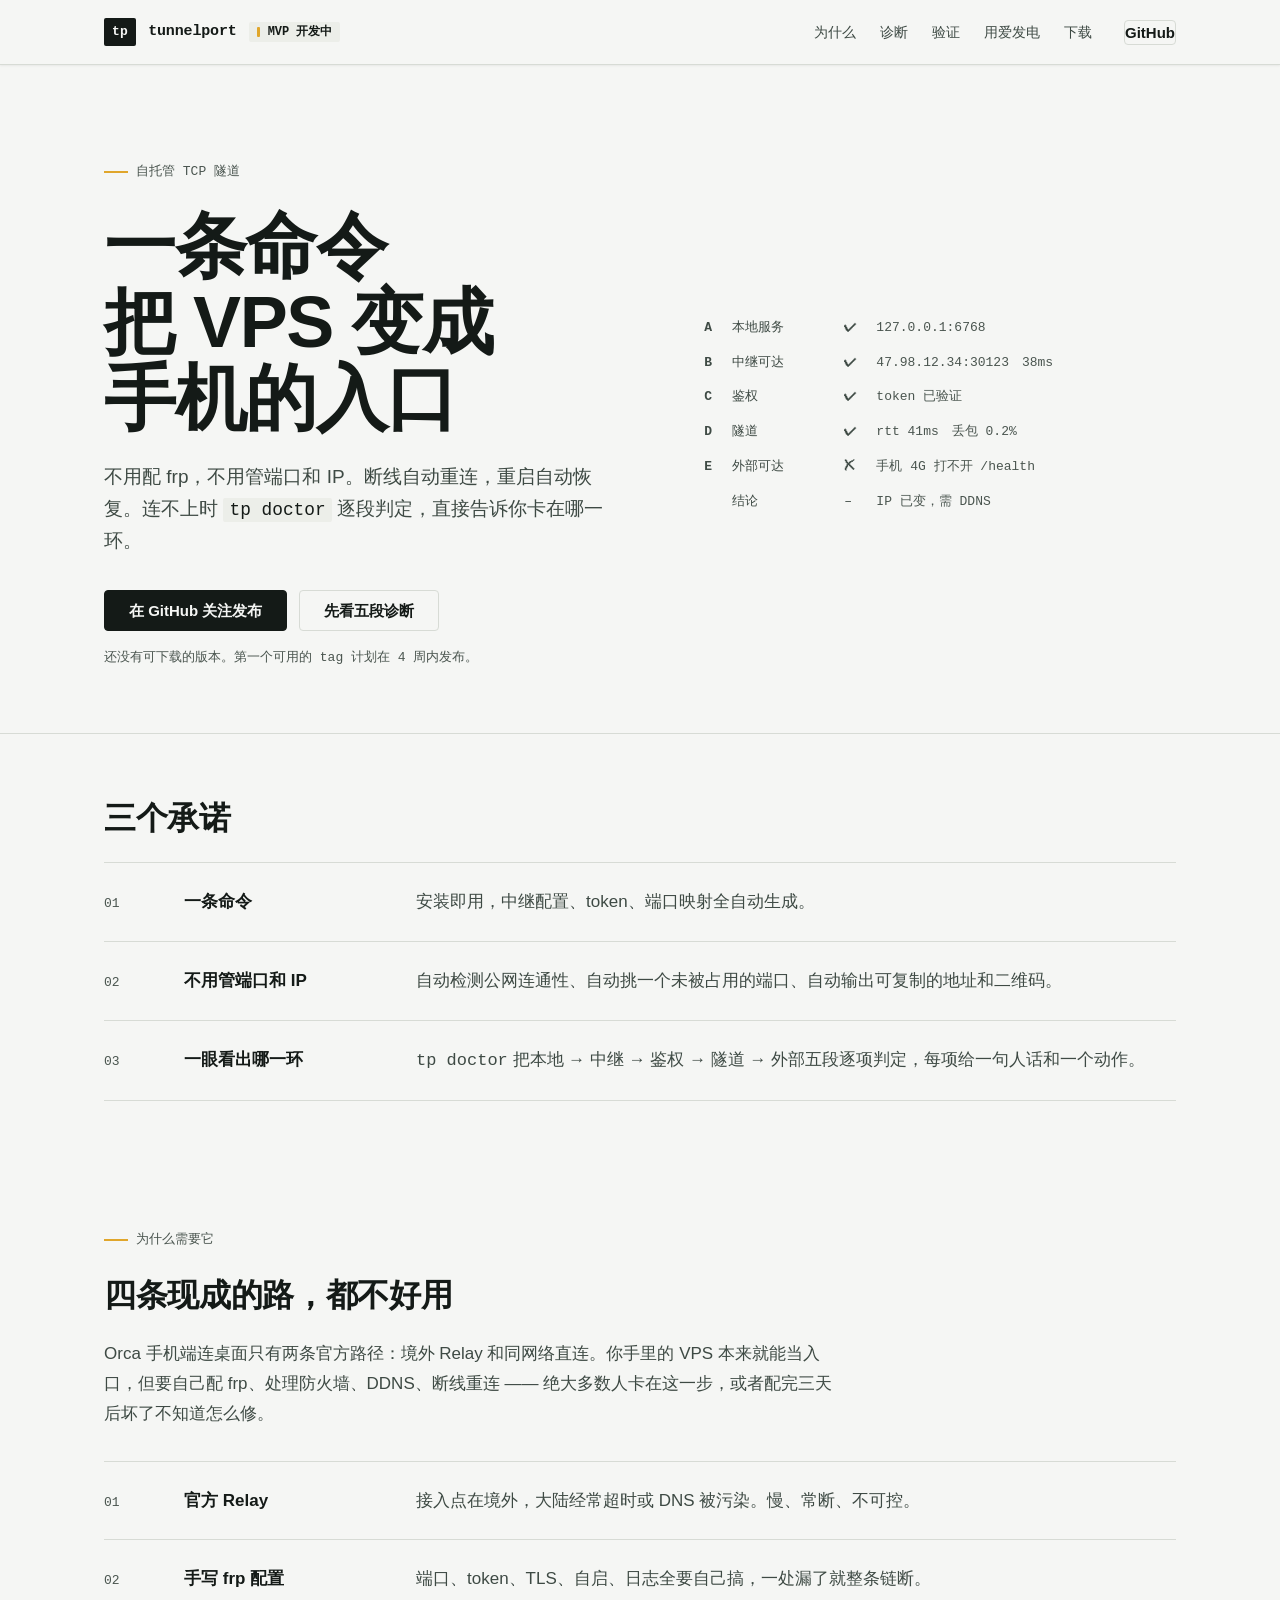
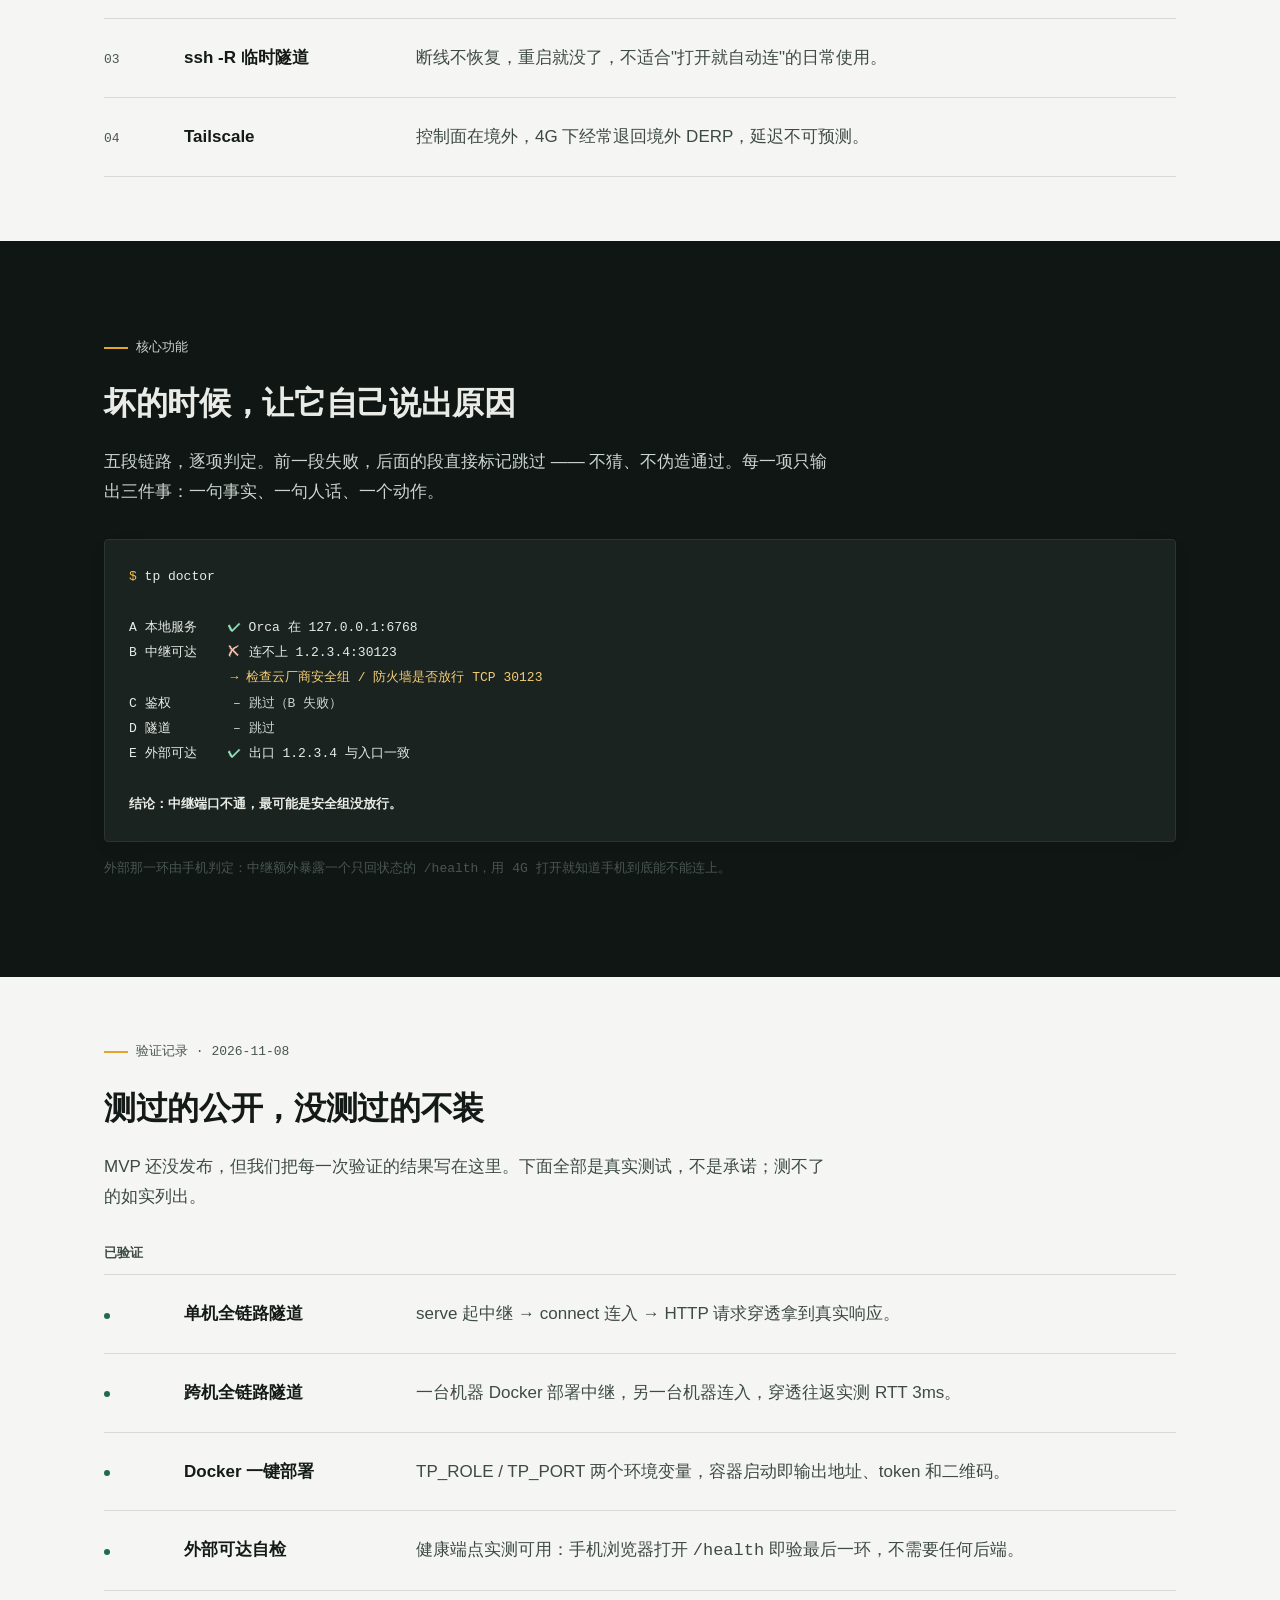
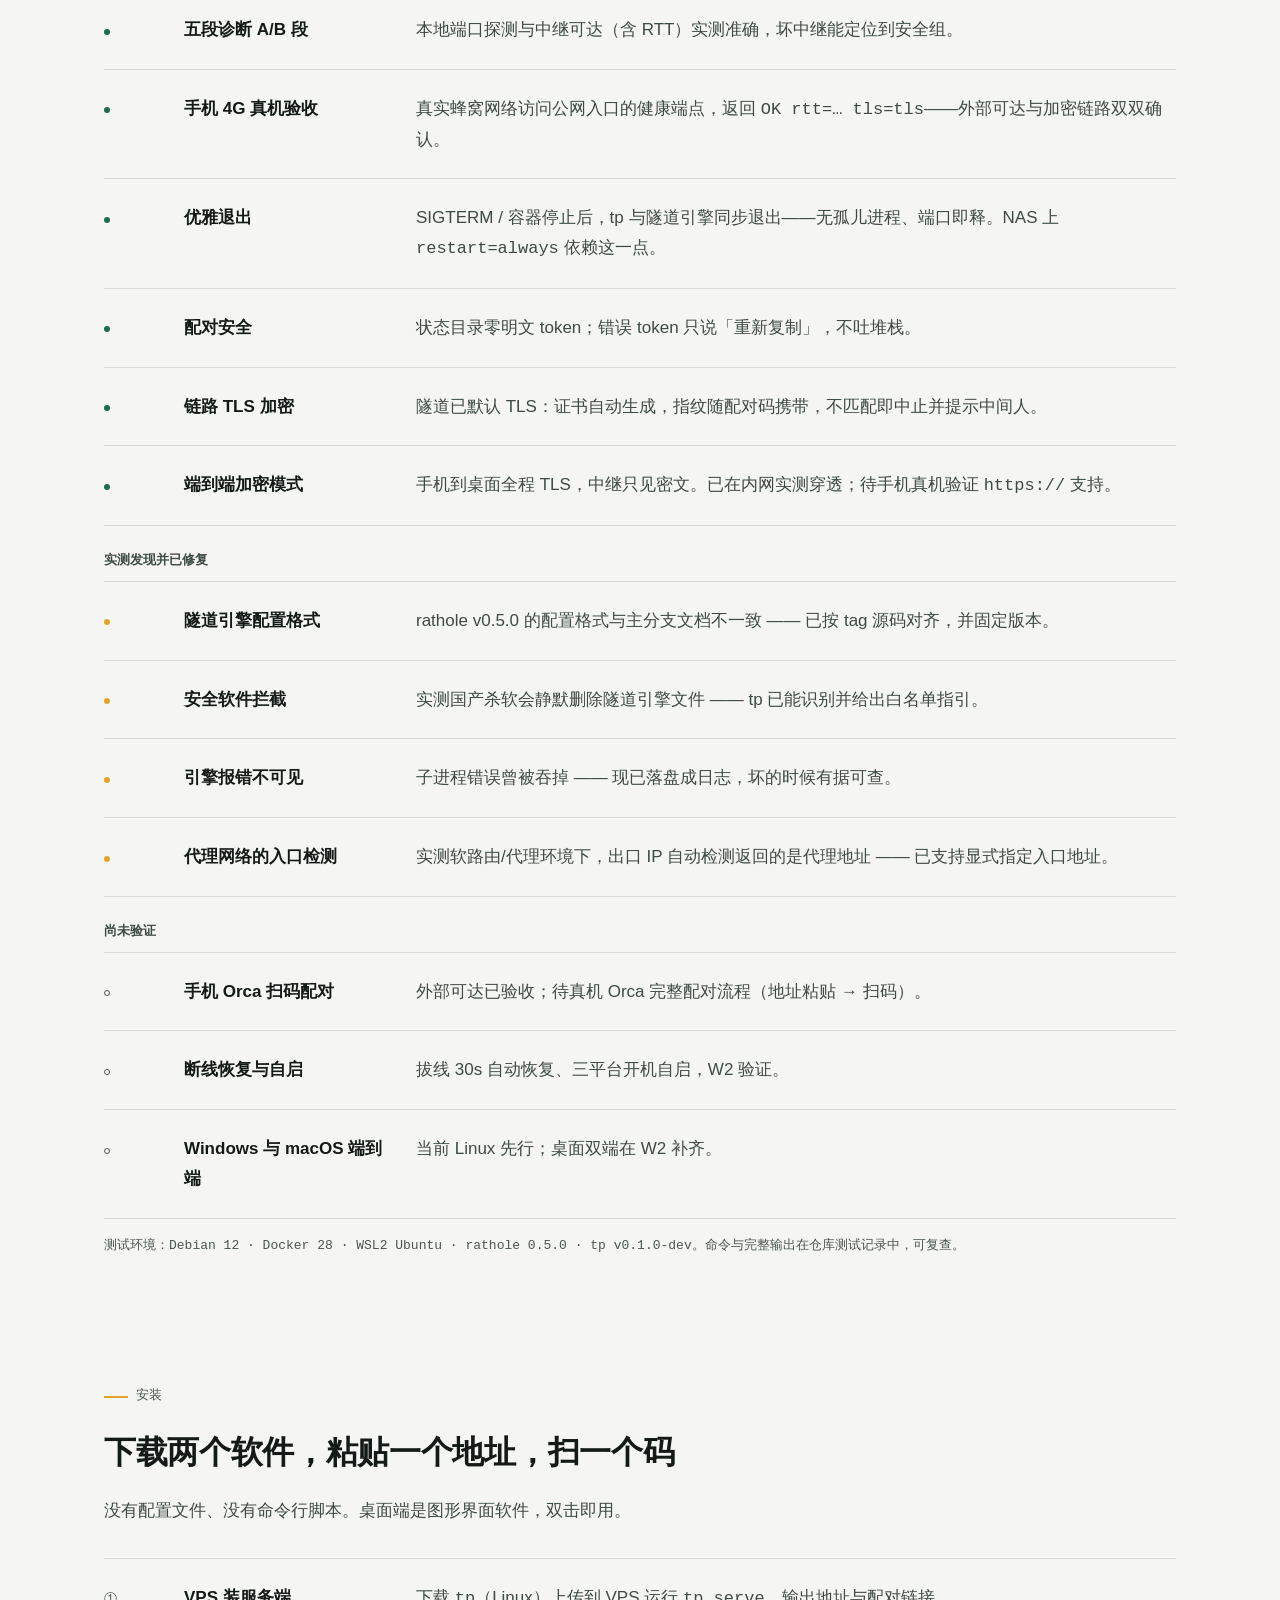
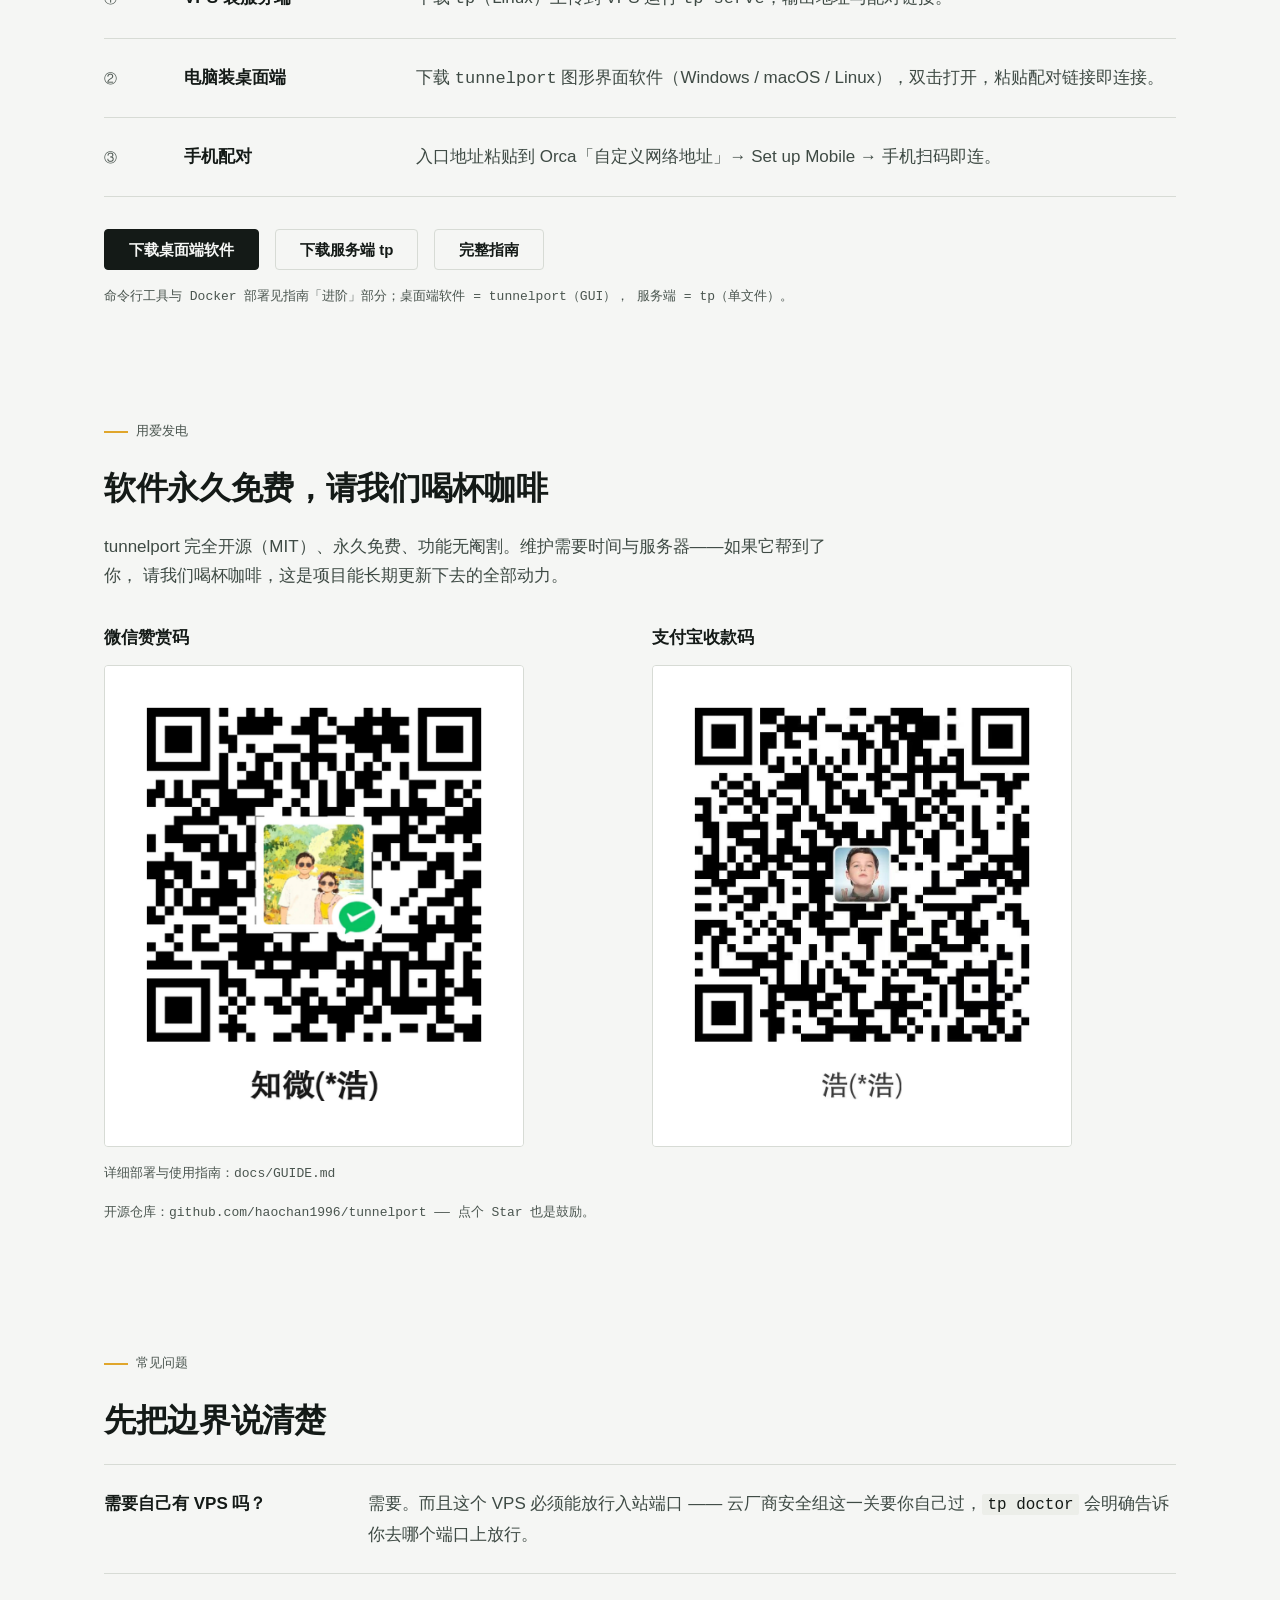
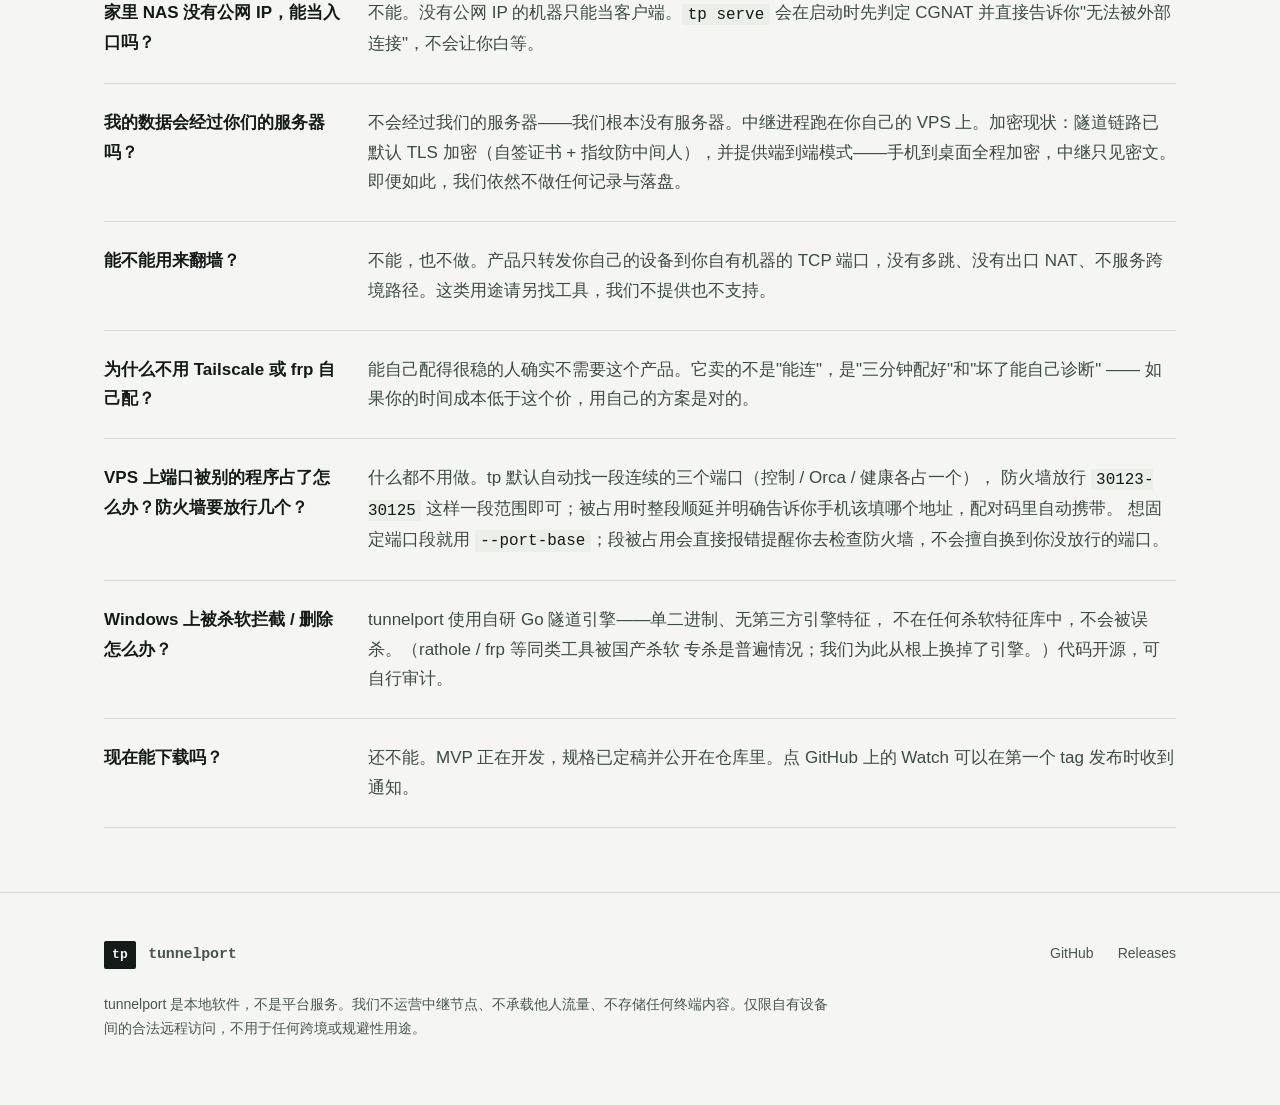
==== site/index.html @ f9989d2e "site: 安装区改为软件下载叙事（桌面端 GUI + 服务端 tp，脚本降级进阶）" ====
<!doctype html>
<html lang="zh-CN">
  <head>
    <meta charset="utf-8" />
    <meta name="viewport" content="width=device-width, initial-scale=1" />
    <title>tunnelport — 一条命令，把 VPS 变成手机的入口</title>
    <meta
      name="description"
      content="tunnelport 把已有的 VPS 变成 Orca 手机端的稳定入口。不用配 frp，不用管端口和 IP；连不上时 tp doctor 直接告诉你卡在五段链路的哪一段。中继跑在你自己的机器上。"
    />
    <meta name="color-scheme" content="light" />
    <meta property="og:type" content="website" />
    <meta property="og:title" content="tunnelport — 一条命令，把 VPS 变成手机的入口" />
    <meta
      property="og:description"
      content="自托管 TCP 隧道，中继在你自己机器上。断线自动重连，tp doctor 五段诊断说清卡在哪一环。"
    />
    <link rel="stylesheet" href="style.css" />
    <link
      rel="icon"
      href="data:image/svg+xml,%3Csvg xmlns='http://www.w3.org/2000/svg' viewBox='0 0 32 32'%3E%3Crect width='32' height='32' rx='4' fill='%23101614'/%3E%3Ctext x='16' y='23' font-family='monospace' font-size='17' font-weight='700' fill='%23E0A62B' text-anchor='middle'%3Etp%3C/text%3E%3C/svg%3E"
    />
  </head>
  <body>
    <a class="skip" href="#main">跳到正文</a>

    <header class="top">
      <div class="wrap top__in">
        <div class="brand">
          <span class="brand__mark">tp</span>
          <span class="brand__name">tunnelport</span>
          <span class="sticker">MVP 开发中</span>
        </div>
        <nav class="top__nav" aria-label="站内导航">
          <a href="#how">为什么</a>
          <a href="#doctor">诊断</a>
          <a href="#verify">验证</a>
          <a href="#donate">用爱发电</a>
          <a href="#install">下载</a>
          <a class="btn btn--ghost" href="https://github.com/haochan1996/tunnelport">GitHub</a>
        </nav>
      </div>
    </header>

    <main id="main">
      <!-- ---------------------------------------------------------- hero -->
      <section class="hero">
        <div class="wrap hero__grid">
          <div class="hero__copy">
            <p class="label">自托管 TCP 隧道</p>
            <h1>一条命令<br />把 VPS 变成<br />手机的入口</h1>
            <p class="lede">
              不用配 frp，不用管端口和 IP。断线自动重连，重启自动恢复。连不上时
              <code>tp doctor</code> 逐段判定，直接告诉你卡在哪一环。
            </p>
            <div class="cta">
              <a class="btn btn--primary" href="https://github.com/haochan1996/tunnelport"
                >在 GitHub 关注发布</a
              >
              <a class="btn btn--ghost" href="#doctor">先看五段诊断</a>
            </div>
            <p class="note">还没有可下载的版本。第一个可用的 tag 计划在 4 周内发布。</p>
          </div>

          <div class="readout" aria-hidden="true">
            <div class="readout__row readout__row--ok">
              <span class="readout__seg">A</span>
              <span class="readout__name">本地服务</span>
              <span class="readout__mark">✔</span>
              <span class="readout__val">127.0.0.1:6768</span>
            </div>
            <div class="readout__row readout__row--ok">
              <span class="readout__seg">B</span>
              <span class="readout__name">中继可达</span>
              <span class="readout__mark">✔</span>
              <span class="readout__val">47.98.12.34:30123　38ms</span>
            </div>
            <div class="readout__row readout__row--ok">
              <span class="readout__seg">C</span>
              <span class="readout__name">鉴权</span>
              <span class="readout__mark">✔</span>
              <span class="readout__val">token 已验证</span>
            </div>
            <div class="readout__row readout__row--ok">
              <span class="readout__seg">D</span>
              <span class="readout__name">隧道</span>
              <span class="readout__mark">✔</span>
              <span class="readout__val">rtt 41ms　丢包 0.2%</span>
            </div>
            <div class="readout__row readout__row--fail">
              <span class="readout__seg">E</span>
              <span class="readout__name">外部可达</span>
              <span class="readout__mark">✘</span>
              <span class="readout__val">手机 4G 打不开 /health</span>
            </div>
            <div class="readout__row readout__row--skip">
              <span class="readout__seg"></span>
              <span class="readout__name">结论</span>
              <span class="readout__mark">–</span>
              <span class="readout__val">IP 已变，需 DDNS</span>
            </div>
          </div>
        </div>
      </section>

      <!-- ----------------------------------------------------- promises -->
      <section class="promises" aria-labelledby="promises-h">
        <div class="wrap">
          <h2 id="promises-h">三个承诺</h2>
          <div class="rows">
            <div class="row">
              <span class="row__idx">01</span>
              <span class="row__key">一条命令</span>
              <span class="row__val">安装即用，中继配置、token、端口映射全自动生成。</span>
            </div>
            <div class="row">
              <span class="row__idx">02</span>
              <span class="row__key">不用管端口和 IP</span>
              <span class="row__val"
                >自动检测公网连通性、自动挑一个未被占用的端口、自动输出可复制的地址和二维码。</span
              >
            </div>
            <div class="row">
              <span class="row__idx">03</span>
              <span class="row__key">一眼看出哪一环</span>
              <span class="row__val"
                ><code>tp doctor</code> 把本地 → 中继 → 鉴权 → 隧道 → 外部五段逐项判定，每项给一句人话和一个动作。</span
              >
            </div>
          </div>
        </div>
      </section>

      <!-- ---------------------------------------------------------- why -->
      <section class="section" id="how" aria-labelledby="how-h">
        <div class="wrap">
          <p class="label">为什么需要它</p>
          <h2 id="how-h">四条现成的路，都不好用</h2>
          <p class="intro">
            Orca 手机端连桌面只有两条官方路径：境外 Relay 和同网络直连。你手里的 VPS
            本来就能当入口，但要自己配 frp、处理防火墙、DDNS、断线重连 —— 绝大多数人卡在这一步，或者配完三天后坏了不知道怎么修。
          </p>
          <div class="rows">
            <div class="row">
              <span class="row__idx">01</span>
              <span class="row__key">官方 Relay</span>
              <span class="row__val">接入点在境外，大陆经常超时或 DNS 被污染。慢、常断、不可控。</span>
            </div>
            <div class="row">
              <span class="row__idx">02</span>
              <span class="row__key">手写 frp 配置</span>
              <span class="row__val">端口、token、TLS、自启、日志全要自己搞，一处漏了就整条链断。</span>
            </div>
            <div class="row">
              <span class="row__idx">03</span>
              <span class="row__key">ssh -R 临时隧道</span>
              <span class="row__val">断线不恢复，重启就没了，不适合"打开就自动连"的日常使用。</span>
            </div>
            <div class="row">
              <span class="row__idx">04</span>
              <span class="row__key">Tailscale</span>
              <span class="row__val">控制面在境外，4G 下经常退回境外 DERP，延迟不可预测。</span>
            </div>
          </div>
        </div>
      </section>

      <!-- ------------------------------------------------------- doctor -->
      <section class="band" id="doctor" aria-labelledby="doctor-h">
        <div class="wrap">
          <p class="label">核心功能</p>
          <h2 id="doctor-h">坏的时候，让它自己说出原因</h2>
          <p class="intro">
            五段链路，逐项判定。前一段失败，后面的段直接标记跳过 —— 不猜、不伪造通过。每一项只输出三件事：一句事实、一句人话、一个动作。
          </p>
          <div class="term" role="img" aria-label="tp doctor 输出示例：本地服务通过，中继不可达，后续段跳过，结论为安全组未放行">
            <span class="term__line"><span class="term__prompt">$</span> tp doctor</span>
            <span class="term__line"> </span>
            <span class="term__line">A 本地服务    <span class="term__ok">✔</span> Orca 在 127.0.0.1:6768</span>
            <span class="term__line">B 中继可达    <span class="term__fail">✘</span> 连不上 1.2.3.4:30123</span>
            <span class="term__line">             <span class="term__hint">→ 检查云厂商安全组 / 防火墙是否放行 TCP 30123</span></span>
            <span class="term__line">C 鉴权        <span class="term__dim">– 跳过（B 失败）</span></span>
            <span class="term__line">D 隧道        <span class="term__dim">– 跳过</span></span>
            <span class="term__line">E 外部可达    <span class="term__ok">✔</span> 出口 1.2.3.4 与入口一致</span>
            <span class="term__line"> </span>
            <span class="term__line term__verdict">结论：中继端口不通，最可能是安全组没放行。</span>
          </div>
          <p class="note">
            外部那一环由手机判定：中继额外暴露一个只回状态的 <code>/health</code>，用 4G
            打开就知道手机到底能不能连上。
          </p>
        </div>
      </section>

      <!-- ------------------------------------------------------- verify -->
      <section class="section" id="verify" aria-labelledby="verify-h">
        <div class="wrap">
          <p class="label">验证记录 · 2026-11-08</p>
          <h2 id="verify-h">测过的公开，没测过的不装</h2>
          <p class="intro">
            MVP 还没发布，但我们把每一次验证的结果写在这里。下面全部是真实测试，不是承诺；测不了的如实列出。
          </p>

          <p class="verify-h">已验证</p>
          <div class="rows">
            <div class="row">
              <span class="row__idx"><span class="dot dot--pass"></span></span>
              <span class="row__key">单机全链路隧道</span>
              <span class="row__val">serve 起中继 → connect 连入 → HTTP 请求穿透拿到真实响应。</span>
            </div>
            <div class="row">
              <span class="row__idx"><span class="dot dot--pass"></span></span>
              <span class="row__key">跨机全链路隧道</span>
              <span class="row__val">一台机器 Docker 部署中继，另一台机器连入，穿透往返实测 RTT 3ms。</span>
            </div>
            <div class="row">
              <span class="row__idx"><span class="dot dot--pass"></span></span>
              <span class="row__key">Docker 一键部署</span>
              <span class="row__val">TP_ROLE / TP_PORT 两个环境变量，容器启动即输出地址、token 和二维码。</span>
            </div>
            <div class="row">
              <span class="row__idx"><span class="dot dot--pass"></span></span>
              <span class="row__key">外部可达自检</span>
              <span class="row__val">健康端点实测可用：手机浏览器打开 <code>/health</code> 即验最后一环，不需要任何后端。</span>
            </div>
            <div class="row">
              <span class="row__idx"><span class="dot dot--pass"></span></span>
              <span class="row__key">五段诊断 A/B 段</span>
              <span class="row__val">本地端口探测与中继可达（含 RTT）实测准确，坏中继能定位到安全组。</span>
            </div>
            <div class="row">
              <span class="row__idx"><span class="dot dot--pass"></span></span>
              <span class="row__key">手机 4G 真机验收</span>
              <span class="row__val">真实蜂窝网络访问公网入口的健康端点，返回 <code>OK rtt=… tls=tls</code>——外部可达与加密链路双双确认。</span>
            </div>
            <div class="row">
              <span class="row__idx"><span class="dot dot--pass"></span></span>
              <span class="row__key">优雅退出</span>
              <span class="row__val">SIGTERM / 容器停止后，tp 与隧道引擎同步退出——无孤儿进程、端口即释。NAS 上 <code>restart=always</code> 依赖这一点。</span>
            </div>
            <div class="row">
              <span class="row__idx"><span class="dot dot--pass"></span></span>
              <span class="row__key">配对安全</span>
              <span class="row__val">状态目录零明文 token；错误 token 只说「重新复制」，不吐堆栈。</span>
            </div>
            <div class="row">
              <span class="row__idx"><span class="dot dot--pass"></span></span>
              <span class="row__key">链路 TLS 加密</span>
              <span class="row__val">隧道已默认 TLS：证书自动生成，指纹随配对码携带，不匹配即中止并提示中间人。</span>
            </div>
            <div class="row">
              <span class="row__idx"><span class="dot dot--pass"></span></span>
              <span class="row__key">端到端加密模式</span>
              <span class="row__val">手机到桌面全程 TLS，中继只见密文。已在内网实测穿透；待手机真机验证 <code>https://</code> 支持。</span>
            </div>
          </div>

          <p class="verify-h">实测发现并已修复</p>
          <div class="rows">
            <div class="row">
              <span class="row__idx"><span class="dot dot--fix"></span></span>
              <span class="row__key">隧道引擎配置格式</span>
              <span class="row__val">rathole v0.5.0 的配置格式与主分支文档不一致 —— 已按 tag 源码对齐，并固定版本。</span>
            </div>
            <div class="row">
              <span class="row__idx"><span class="dot dot--fix"></span></span>
              <span class="row__key">安全软件拦截</span>
              <span class="row__val">实测国产杀软会静默删除隧道引擎文件 —— tp 已能识别并给出白名单指引。</span>
            </div>
            <div class="row">
              <span class="row__idx"><span class="dot dot--fix"></span></span>
              <span class="row__key">引擎报错不可见</span>
              <span class="row__val">子进程错误曾被吞掉 —— 现已落盘成日志，坏的时候有据可查。</span>
            </div>
            <div class="row">
              <span class="row__idx"><span class="dot dot--fix"></span></span>
              <span class="row__key">代理网络的入口检测</span>
              <span class="row__val">实测软路由/代理环境下，出口 IP 自动检测返回的是代理地址 —— 已支持显式指定入口地址。</span>
            </div>
          </div>

          <p class="verify-h">尚未验证</p>
          <div class="rows">
            <div class="row">
              <span class="row__idx"><span class="dot dot--todo"></span></span>
              <span class="row__key">手机 Orca 扫码配对</span>
              <span class="row__val">外部可达已验收；待真机 Orca 完整配对流程（地址粘贴 → 扫码）。</span>
            </div>
            <div class="row">
              <span class="row__idx"><span class="dot dot--todo"></span></span>
              <span class="row__key">断线恢复与自启</span>
              <span class="row__val">拔线 30s 自动恢复、三平台开机自启，W2 验证。</span>
            </div>
            <div class="row">
              <span class="row__idx"><span class="dot dot--todo"></span></span>
              <span class="row__key">Windows 与 macOS 端到端</span>
              <span class="row__val">当前 Linux 先行；桌面双端在 W2 补齐。</span>
            </div>
          </div>

          <p class="note">测试环境：Debian 12 · Docker 28 · WSL2 Ubuntu · rathole 0.5.0 · tp v0.1.0-dev。命令与完整输出在仓库测试记录中，可复查。</p>
        </div>
      </section>

      <!-- ------------------------------------------------------ install -->
      <section class="section" id="install" aria-labelledby="install-h">
        <div class="wrap">
          <p class="label">安装</p>
          <h2 id="install-h">下载两个软件，粘贴一个地址，扫一个码</h2>
          <p class="intro">
            没有配置文件、没有命令行脚本。桌面端是图形界面软件，双击即用。
          </p>
          <div class="rows">
            <div class="row">
              <span class="row__idx">①</span>
              <span class="row__key">VPS 装服务端</span>
              <span class="row__val">下载 <code>tp</code>（Linux）上传到 VPS 运行 <code>tp serve</code>，输出地址与配对链接。</span>
            </div>
            <div class="row">
              <span class="row__idx">②</span>
              <span class="row__key">电脑装桌面端</span>
              <span class="row__val">下载 <code>tunnelport</code> 图形界面软件（Windows / macOS / Linux），双击打开，粘贴配对链接即连接。</span>
            </div>
            <div class="row">
              <span class="row__idx">③</span>
              <span class="row__key">手机配对</span>
              <span class="row__val">入口地址粘贴到 Orca「自定义网络地址」→ Set up Mobile → 手机扫码即连。</span>
            </div>
          </div>
          <div class="install__foot">
            <a class="btn btn--primary" href="https://github.com/haochan1996/tunnelport/releases">下载桌面端软件</a>
            <a class="btn btn--ghost" href="https://github.com/haochan1996/tunnelport/releases">下载服务端 tp</a>
            <a class="btn btn--ghost" href="https://github.com/haochan1996/tunnelport/blob/main/docs/GUIDE.md">完整指南</a>
          </div>
          <p class="note">
            命令行工具与 Docker 部署见指南「进阶」部分；桌面端软件 = tunnelport（GUI），
            服务端 = tp（单文件）。
          </p>
        </div>
      </section>


      <!-- ------------------------------------------------------ donate -->
      <section class="section section--tight" id="donate" aria-labelledby="donate-h">
        <div class="wrap">
          <p class="label">用爱发电</p>
          <h2 id="donate-h">软件永久免费，请我们喝杯咖啡</h2>
          <p class="intro">
            tunnelport 完全开源（MIT）、永久免费、功能无阉割。维护需要时间与服务器——如果它帮到了你，
            请我们喝杯咖啡，这是项目能长期更新下去的全部动力。
          </p>
          <div class="cards2">
            <div>
              <div class="plat"><span class="plat__name">微信赞赏码</span></div>
              <img class="donate__qr" src="donate/wechat.png" alt="微信赞赏码" />
            </div>
            <div>
              <div class="plat"><span class="plat__name">支付宝收款码</span></div>
              <img class="donate__qr" src="donate/alipay.png" alt="支付宝收款码（待放置）" />
            </div>
          </div>
          <p class="note">
            详细部署与使用指南：<a href="https://github.com/haochan1996/tunnelport/blob/main/docs/GUIDE.md">docs/GUIDE.md</a>
          </p>
          <p class="note">
            开源仓库：<a href="https://github.com/haochan1996/tunnelport">github.com/haochan1996/tunnelport</a>
            —— 点个 Star 也是鼓励。
          </p>
        </div>
      </section>

      <!-- ---------------------------------------------------------- faq -->
      <section class="section" id="faq" aria-labelledby="faq-h">
        <div class="wrap">
          <p class="label">常见问题</p>
          <h2 id="faq-h">先把边界说清楚</h2>
          <div class="faq">
            <div class="faq__item">
              <span class="faq__q">需要自己有 VPS 吗？</span>
              <span class="faq__a"
                >需要。而且这个 VPS 必须能放行入站端口 —— 云厂商安全组这一关要你自己过，<code>tp doctor</code>
                会明确告诉你去哪个端口上放行。</span
              >
            </div>
            <div class="faq__item">
              <span class="faq__q">家里 NAS 没有公网 IP，能当入口吗？</span>
              <span class="faq__a"
                >不能。没有公网 IP 的机器只能当客户端。<code>tp serve</code>
                会在启动时先判定 CGNAT 并直接告诉你"无法被外部连接"，不会让你白等。</span
              >
            </div>
            <div class="faq__item">
              <span class="faq__q">我的数据会经过你们的服务器吗？</span>
              <span class="faq__a"
                >不会经过我们的服务器——我们根本没有服务器。中继进程跑在你自己的 VPS
                上。加密现状：隧道链路已默认 TLS 加密（自签证书 + 指纹防中间人），并提供端到端模式——手机到桌面全程加密，中继只见密文。即便如此，我们依然不做任何记录与落盘。</span
              >
            </div>
            <div class="faq__item">
              <span class="faq__q">能不能用来翻墙？</span>
              <span class="faq__a"
                >不能，也不做。产品只转发你自己的设备到你自有机器的 TCP 端口，没有多跳、没有出口
                NAT、不服务跨境路径。这类用途请另找工具，我们不提供也不支持。</span
              >
            </div>
            <div class="faq__item">
              <span class="faq__q">为什么不用 Tailscale 或 frp 自己配？</span>
              <span class="faq__a"
                >能自己配得很稳的人确实不需要这个产品。它卖的不是"能连"，是"三分钟配好"和"坏了能自己诊断"
                —— 如果你的时间成本低于这个价，用自己的方案是对的。</span
              >
            </div>
            <div class="faq__item">
              <span class="faq__q">VPS 上端口被别的程序占了怎么办？防火墙要放行几个？</span>
              <span class="faq__a"
                >什么都不用做。tp 默认自动找一段连续的三个端口（控制 / Orca / 健康各占一个），
                防火墙放行 <code>30123-30125</code> 这样一段范围即可；被占用时整段顺延并明确告诉你手机该填哪个地址，配对码里自动携带。
                想固定端口段就用 <code>--port-base</code>；段被占用会直接报错提醒你去检查防火墙，不会擅自换到你没放行的端口。</span
              >
            </div>
            <div class="faq__item">
              <span class="faq__q">Windows 上被杀软拦截 / 删除怎么办？</span>
              <span class="faq__a"
                >tunnelport 使用自研 Go 隧道引擎——单二进制、无第三方引擎特征，
                不在任何杀软特征库中，不会被误杀。（rathole / frp 等同类工具被国产杀软
                专杀是普遍情况；我们为此从根上换掉了引擎。）代码开源，可自行审计。</span
              >
            </div>
            <div class="faq__item">
              <span class="faq__q">现在能下载吗？</span>
              <span class="faq__a"
                >还不能。MVP 正在开发，规格已定稿并公开在仓库里。点 GitHub 上的 Watch
                可以在第一个 tag 发布时收到通知。</span
              >
            </div>
          </div>
        </div>
      </section>
    </main>

    <footer class="foot">
      <div class="wrap">
        <div class="foot__in">
          <span class="brand">
            <span class="brand__mark">tp</span>
            <span class="brand__name">tunnelport</span>
          </span>
          <div class="foot__links">
            <a href="https://github.com/haochan1996/tunnelport">GitHub</a>
            <a href="https://github.com/haochan1996/tunnelport/releases">Releases</a>
          </div>
        </div>
        <p class="foot__legal">
          tunnelport 是本地软件，不是平台服务。我们不运营中继节点、不承载他人流量、不存储任何终端内容。仅限自有设备间的合法远程访问，不用于任何跨境或规避性用途。
        </p>
      </div>
    </footer>
  </body>
</html>
---- site/style.css ----
/* ==========================================================================
   tunnelport — design system implementation
   Source of truth: /DESIGN.md
   Zero external resources. No webfonts, no CDN.
   ========================================================================== */

:root {
  /* surfaces */
  --paper: #f5f6f4;
  --paper-2: #eceee9;
  --ink-bg: #101614;
  --ink-bg-2: #1b2320;

  /* text */
  --ink: #141a17;
  --ink-2: #3e4a44;
  --ink-3: #4a554f;
  --on-ink: #e8ebe6;
  --on-ink-2: #cbd5cf;

  /* lines */
  --line: #d7dbd5;
  --line-ink: #2a3430;

  /* brand: sticker only */
  --amber: #e0a62b;
  --amber-d: #f0bc45;
  --on-amber: #0b0800;

  /* semantic: diagnostics readout only */
  --pass: #1e6b50;
  --fail: #b3402a;
  --warn: #8a6a12;
  --pass-d: #8fe3be;
  --fail-d: #ffc2b0;
  --warn-d: #f2cc74;

  /* elevation */
  --elev-1: 0 1px 2px rgba(16, 22, 20, 0.06);
  --elev-2: 0 6px 20px -8px rgba(16, 22, 20, 0.18);
  --elev-3: 0 24px 60px -20px rgba(16, 22, 20, 0.28);

  /* type */
  --sans: -apple-system, BlinkMacSystemFont, "Segoe UI", "PingFang SC",
    "Hiragino Sans GB", "Microsoft YaHei", "Source Han Sans SC",
    "Noto Sans CJK SC", sans-serif;
  --mono: ui-monospace, "SF Mono", "Cascadia Mono", Consolas,
    "Liberation Mono", monospace;

  --fs-display: clamp(2.5rem, 6vw, 4.5rem);
  --fs-h2: 2rem;
  --fs-h3: 1.25rem;
  --fs-body: 1.0625rem;
  --fs-small: 0.875rem;
  --fs-mono: 0.8125rem;

  /* spacing: 8px grid */
  --s1: 4px;
  --s2: 8px;
  --s3: 12px;
  --s4: 16px;
  --s5: 24px;
  --s6: 32px;
  --s7: 48px;
  --s8: 64px;
  --s9: 96px;
  --s10: 128px;

  /* shape */
  --r1: 2px;
  --r2: 4px;

  /* layout */
  --wrap: 1120px;
}

/* --------------------------------------------------------------- reset --- */

*,
*::before,
*::after {
  box-sizing: border-box;
}

html {
  -webkit-text-size-adjust: 100%;
  scroll-behavior: smooth;
}

body {
  margin: 0;
  background: var(--paper);
  color: var(--ink);
  font-family: var(--sans);
  font-size: var(--fs-body);
  line-height: 1.75;
  font-feature-settings: "kern" 1;
  -webkit-font-smoothing: antialiased;
  overflow-x: hidden;
}

h1,
h2,
h3,
p,
ul,
ol,
figure {
  margin: 0;
}

ul,
ol {
  padding: 0;
  list-style: none;
}

a {
  color: inherit;
  text-decoration: none;
}

code,
pre,
kbd {
  font-family: var(--mono);
  font-variant-numeric: tabular-nums;
}

::selection {
  background: var(--amber);
  color: var(--on-amber);
}

/* ------------------------------------------------------------- layout --- */

.wrap {
  width: 100%;
  max-width: var(--wrap);
  margin: 0 auto;
  padding: 0 var(--s5);
}

.skip {
  position: absolute;
  left: -9999px;
  top: 0;
  background: var(--ink);
  color: var(--paper);
  padding: var(--s3) var(--s4);
  z-index: 99;
}

.skip:focus {
  left: var(--s4);
  top: var(--s4);
}

/* -------------------------------------------------------------- types --- */

.label {
  display: flex;
  align-items: center;
  gap: var(--s2);
  font-family: var(--mono);
  font-size: var(--fs-mono);
  letter-spacing: 0;
  color: var(--ink-3);
  margin-bottom: var(--s5);
}

.label::before {
  content: "";
  width: var(--s5);
  height: 2px;
  background: var(--amber);
  flex: none;
}

h1 {
  font-size: var(--fs-display);
  line-height: 1.06;
  font-weight: 800;
  letter-spacing: -0.02em;
  text-wrap: balance;
}

h2 {
  font-size: var(--fs-h2);
  line-height: 1.25;
  font-weight: 700;
  letter-spacing: -0.01em;
  margin-bottom: var(--s5);
}

h3 {
  font-size: var(--fs-h3);
  line-height: 1.4;
  font-weight: 600;
  margin-bottom: var(--s2);
}

.lede {
  font-size: 1.1875rem;
  line-height: 1.7;
  color: var(--ink-2);
  max-width: 34em;
  margin-top: var(--s5);
}

.lede code,
.faq code,
.prose code {
  font-size: 0.9375em;
  background: var(--paper-2);
  padding: 0.1em 0.35em;
  border-radius: var(--r1);
  color: var(--ink);
}

.note {
  font-family: var(--mono);
  font-size: var(--fs-mono);
  color: var(--ink-3);
  margin-top: var(--s4);
}

/* -------------------------------------------------------------- header --- */

.top {
  position: sticky;
  top: 0;
  z-index: 20;
  background: var(--paper);
  border-bottom: 1px solid var(--line);
  box-shadow: var(--elev-1);
}

.top__in {
  display: flex;
  align-items: center;
  justify-content: space-between;
  gap: var(--s5);
  height: 64px;
}

.brand {
  display: flex;
  align-items: center;
  gap: var(--s3);
  min-width: 0;
}

.brand__mark {
  font-family: var(--mono);
  font-size: var(--fs-mono);
  font-weight: 700;
  letter-spacing: 0.02em;
  background: var(--ink);
  color: var(--paper);
  padding: 3px var(--s2);
  border-radius: var(--r1);
  flex: none;
}

.brand__name {
  font-family: var(--mono);
  font-size: 0.9375rem;
  font-weight: 600;
  letter-spacing: -0.01em;
}

.sticker {
  display: inline-flex;
  align-items: center;
  gap: var(--s2);
  font-family: var(--mono);
  font-size: 0.75rem;
  line-height: 1.5;
  font-weight: 600;
  background: var(--paper-2);
  color: var(--ink);
  padding: 1px var(--s2);
  border-radius: var(--r1);
  white-space: nowrap;
  flex: none;
}

/* 圆形灯：非信息载体，纯标记；文字才是信息 */
.sticker::before {
  content: "";
  width: 3px;
  height: 10px;
  border-radius: 1px;
  background: var(--amber);
  flex: none;
}

.top__nav {
  display: flex;
  align-items: center;
  gap: var(--s5);
  font-size: var(--fs-small);
  color: var(--ink-2);
  flex: none;
}

.top__nav a {
  padding: var(--s1) 0;
}

.top__nav a:hover {
  color: var(--ink);
}

.top__nav .btn {
  margin-left: var(--s2);
}

/* --------------------------------------------------------------- hero --- */

.hero {
  padding: var(--s9) 0 var(--s8);
  overflow: hidden;
}

.hero__grid {
  display: grid;
  grid-template-columns: minmax(0, 1.02fr) minmax(0, 0.98fr);
  gap: var(--s7);
  align-items: center;
}

.cta {
  display: flex;
  flex-wrap: wrap;
  align-items: center;
  gap: var(--s3);
  margin-top: var(--s6);
}

/* ------------------------------------------------------------- button ---- */

.btn {
  display: inline-flex;
  align-items: center;
  justify-content: center;
  gap: var(--s2);
  font-family: var(--sans);
  font-size: 0.9375rem;
  font-weight: 600;
  line-height: 1;
  padding: var(--s3) var(--s5);
  border-radius: var(--r2);
  border: 1px solid transparent;
  cursor: pointer;
  transition: background-color 0.16s ease, border-color 0.16s ease,
    color 0.16s ease, transform 0.16s ease;
}

.btn--primary {
  background: var(--ink);
  color: var(--paper);
  border-color: var(--ink);
}

.btn--primary:hover {
  background: var(--ink-2);
  border-color: var(--ink-2);
}

.btn--primary:active {
  transform: translateY(1px);
}

.btn--ghost {
  background: transparent;
  color: var(--ink);
  border-color: var(--line);
}

.btn--ghost:hover {
  border-color: var(--ink-3);
  background: var(--paper-2);
}

.btn--ghost:active {
  transform: translateY(1px);
}

.btn:focus-visible {
  outline: 2px solid var(--amber);
  outline-offset: 2px;
}

.btn:disabled,
.btn[aria-disabled="true"] {
  background: var(--paper-2);
  color: var(--ink-3);
  border-color: var(--line);
  cursor: not-allowed;
  transform: none;
}

a:focus-visible {
  outline: 2px solid var(--amber);
  outline-offset: 3px;
  border-radius: var(--r1);
}

/* ---------------------------------------------------------- readout ----- */

.readout {
  font-family: var(--mono);
  font-size: var(--fs-mono);
  line-height: 1.9;
  font-variant-numeric: tabular-nums;
  color: var(--ink-3);
  display: grid;
  gap: 2px;
  transform: translateX(6%);
  min-width: 0;
}

.readout__row {
  display: grid;
  grid-template-columns: 1.25rem 6.5rem 1.5rem minmax(0, 1fr);
  gap: var(--s2);
  align-items: baseline;
  padding: var(--s1) 0;
}

.readout__seg {
  color: var(--ink-2);
  font-weight: 700;
}

.readout__name {
  color: var(--ink-2);
}

.readout__val {
  white-space: nowrap;
  overflow: hidden;
  text-overflow: ellipsis;
}

.readout__row--ok .readout__mark,
.readout__row--fail .readout__mark,
.readout__row--skip .readout__mark {
  color: var(--ink-2);
}

/* --------------------------------------------------------- promises ----- */

.promises {
  padding: var(--s8) 0;
  border-top: 1px solid var(--line);
}

.rows {
  border-top: 1px solid var(--line);
}

.row {
  display: grid;
  grid-template-columns: 3.5rem 13rem minmax(0, 1fr);
  gap: var(--s5);
  align-items: baseline;
  padding: var(--s5) 0;
  border-bottom: 1px solid var(--line);
}

.row__idx {
  font-family: var(--mono);
  font-size: var(--fs-mono);
  color: var(--ink-3);
}

.row__key {
  font-weight: 600;
  font-size: 1.0625rem;
}

.row__val {
  color: var(--ink-2);
}

/* --------------------------------------------------------- section ------ */

.section {
  padding: var(--s8) 0;
}

.section--tight {
  padding: var(--s7) 0 var(--s8);
}

.intro {
  max-width: 46rem;
  color: var(--ink-2);
  margin-bottom: var(--s6);
}

/* ------------------------------------------------------------- band ----- */

.band {
  background: var(--ink-bg);
  color: var(--on-ink);
  padding: var(--s9) 0;
}

.band h2 {
  color: var(--on-ink);
}

.band .label {
  color: var(--on-ink-2);
}

.band .intro {
  color: var(--on-ink-2);
}

.term {
  background: var(--ink-bg-2);
  border: 1px solid var(--line-ink);
  border-radius: var(--r2);
  padding: var(--s5);
  overflow-x: auto;
  font-family: var(--mono);
  font-size: var(--fs-mono);
  line-height: 1.95;
  font-variant-numeric: tabular-nums;
  box-shadow: var(--elev-2);
}

.term__line {
  display: block;
  white-space: pre;
}

.term__dim {
  color: var(--on-ink-2);
}

.term__ok {
  color: var(--pass-d);
}

.term__fail {
  color: var(--fail-d);
}

.term__hint {
  color: var(--warn-d);
}

.term__verdict {
  color: var(--on-ink);
  font-weight: 600;
}

.term__prompt {
  color: var(--amber-d);
}

/* --------------------------------------------------------- verify ------ */

.verify-h {
  font-family: var(--mono);
  font-size: var(--fs-mono);
  font-weight: 600;
  color: var(--ink-2);
  margin: var(--s6) 0 var(--s2);
}

.rows + .verify-h {
  margin-top: var(--s5);
}

.dot {
  display: inline-block;
  width: 6px;
  height: 6px;
  border-radius: 50%;
  vertical-align: middle;
}

.dot--pass {
  background: var(--pass);
}

.dot--fix {
  background: var(--amber);
}

.dot--todo {
  background: var(--paper);
  border: 1px solid var(--ink-3);
}

/* --------------------------------------------------------- verify end --- */

/* -------------------------------------------------------- install ------- */

.cmd {
  background: var(--ink);
  color: var(--on-ink);
  border-radius: var(--r2);
  padding: var(--s4) var(--s5);
  font-family: var(--mono);
  font-size: var(--fs-mono);
  line-height: 1.8;
  overflow-x: auto;
  user-select: all;
  box-shadow: var(--elev-1);
}

.cmd__line {
  display: block;
  white-space: pre;
}

.cmd__line--comment {
  color: var(--on-ink-2);
}

.cards2 {
  display: grid;
  grid-template-columns: repeat(2, minmax(0, 1fr));
  gap: var(--s5);
}

.cards2 > * {
  min-width: 0;
}

.plat {
  display: flex;
  align-items: baseline;
  justify-content: space-between;
  gap: var(--s3);
  margin-bottom: var(--s3);
}

.plat__name {
  font-weight: 600;
}

.plat__tag {
  font-family: var(--mono);
  font-size: 0.75rem;
  color: var(--ink-3);
}

.install__foot {
  display: flex;
  flex-wrap: wrap;
  align-items: center;
  gap: var(--s4);
  margin-top: var(--s6);
}

/* ----------------------------------------------------------- price ------ */

.price {
  border-top: 1px solid var(--line);
}

.price__row {
  display: grid;
  grid-template-columns: 1fr 9rem minmax(0, 1.4fr);
  gap: var(--s5);
  align-items: baseline;
  padding: var(--s5) 0;
  border-bottom: 1px solid var(--line);
}

.price__name {
  font-weight: 600;
  font-size: 1.0625rem;
}

.price__amount {
  font-family: var(--mono);
  font-variant-numeric: tabular-nums;
  font-size: 1.125rem;
  letter-spacing: -0.01em;
  white-space: nowrap;
}

.price__desc {
  color: var(--ink-2);
}

/* --------------------------------------------------------- donate ------ */

.donate__qr {
  width: 100%;
  max-width: 420px;
  display: block;
  border-radius: var(--r2);
  border: 1px solid var(--line);
}

/* ------------------------------------------------------------- faq ------ */

.faq {
  border-top: 1px solid var(--line);
}

.faq__item {
  padding: var(--s5) 0;
  border-bottom: 1px solid var(--line);
  display: grid;
  grid-template-columns: minmax(0, 15rem) minmax(0, 1fr);
  gap: var(--s5);
  align-items: baseline;
}

.faq__q {
  font-weight: 600;
}

.faq__a {
  color: var(--ink-2);
}

/* ---------------------------------------------------------- footer ------ */

.foot {
  border-top: 1px solid var(--line);
  padding: var(--s7) 0 var(--s8);
  font-size: var(--fs-small);
  color: var(--ink-3);
}

.foot__in {
  display: flex;
  flex-wrap: wrap;
  gap: var(--s5);
  justify-content: space-between;
  align-items: baseline;
}

.foot__links {
  display: flex;
  flex-wrap: wrap;
  gap: var(--s5);
}

.foot a:hover {
  color: var(--ink);
}

.foot__legal {
  margin-top: var(--s5);
  max-width: 46rem;
  font-size: var(--fs-small);
  line-height: 1.7;
}

/* ------------------------------------------------------- responsive ----- */

@media (max-width: 960px) {
  .hero__grid {
    grid-template-columns: minmax(0, 1fr);
    gap: var(--s7);
  }

  .readout {
    transform: none;
    font-size: 0.75rem;
    padding: var(--s4);
    background: var(--paper-2);
    border-radius: var(--r2);
  }

  .row {
    grid-template-columns: 2.5rem minmax(0, 1fr);
    gap: var(--s3) var(--s4);
  }

  .row__val {
    grid-column: 2 / -1;
  }

  .cards2 {
    grid-template-columns: minmax(0, 1fr);
  }

  .faq__item {
    grid-template-columns: minmax(0, 1fr);
    gap: var(--s2);
  }
}

@media (max-width: 720px) {
  :root {
    --s9: 72px;
    --s8: 48px;
  }

  .top__nav a:not(.btn) {
    display: none;
  }

  .price__row {
    grid-template-columns: minmax(0, 1fr) auto;
    gap: var(--s2) var(--s4);
  }

  .price__desc {
    grid-column: 1 / -1;
  }

  .brand__name {
    display: none;
  }

  .term,
  .cmd {
    font-size: 0.75rem;
  }
}

@media (prefers-reduced-motion: reduce) {
  html {
    scroll-behavior: auto;
  }

  *,
  *::before,
  *::after {
    animation-duration: 0.001ms !important;
    animation-iteration-count: 1 !important;
    transition-duration: 0.001ms !important;
    scroll-behavior: auto !important;
  }
}
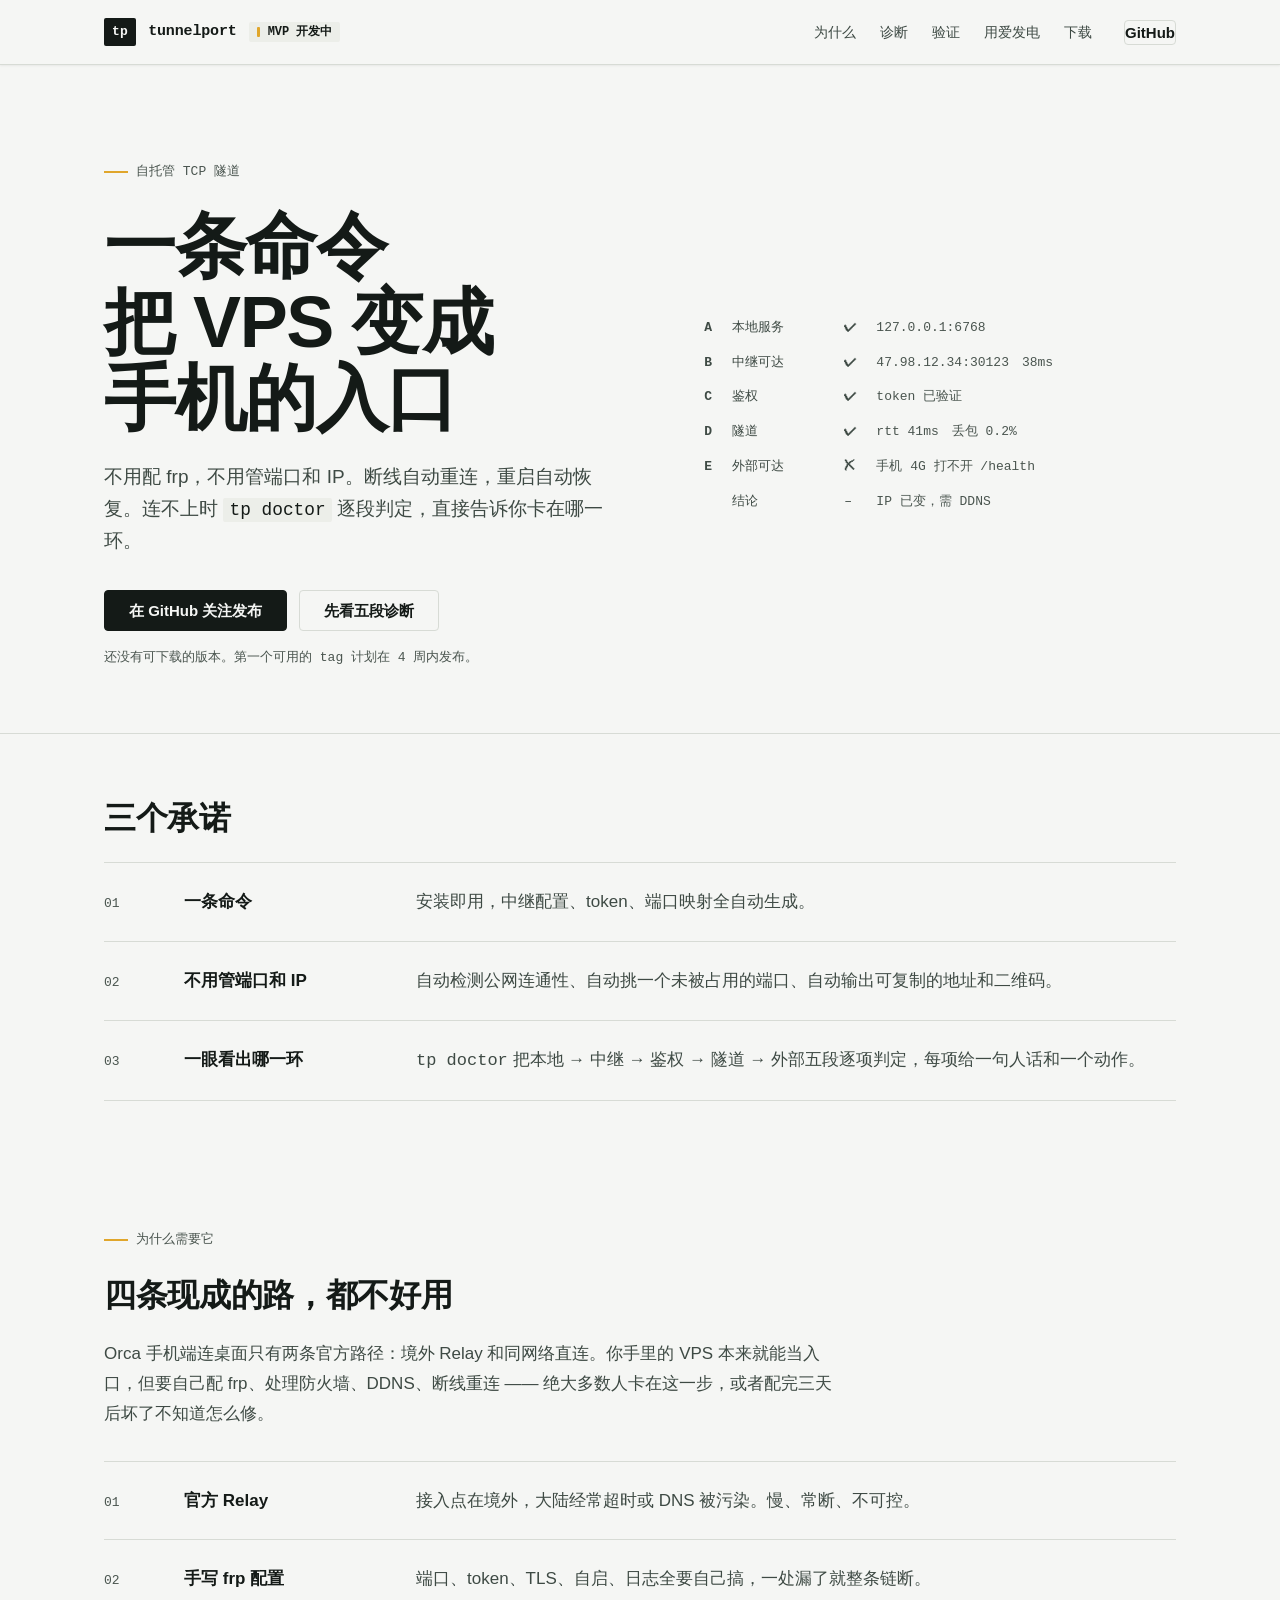
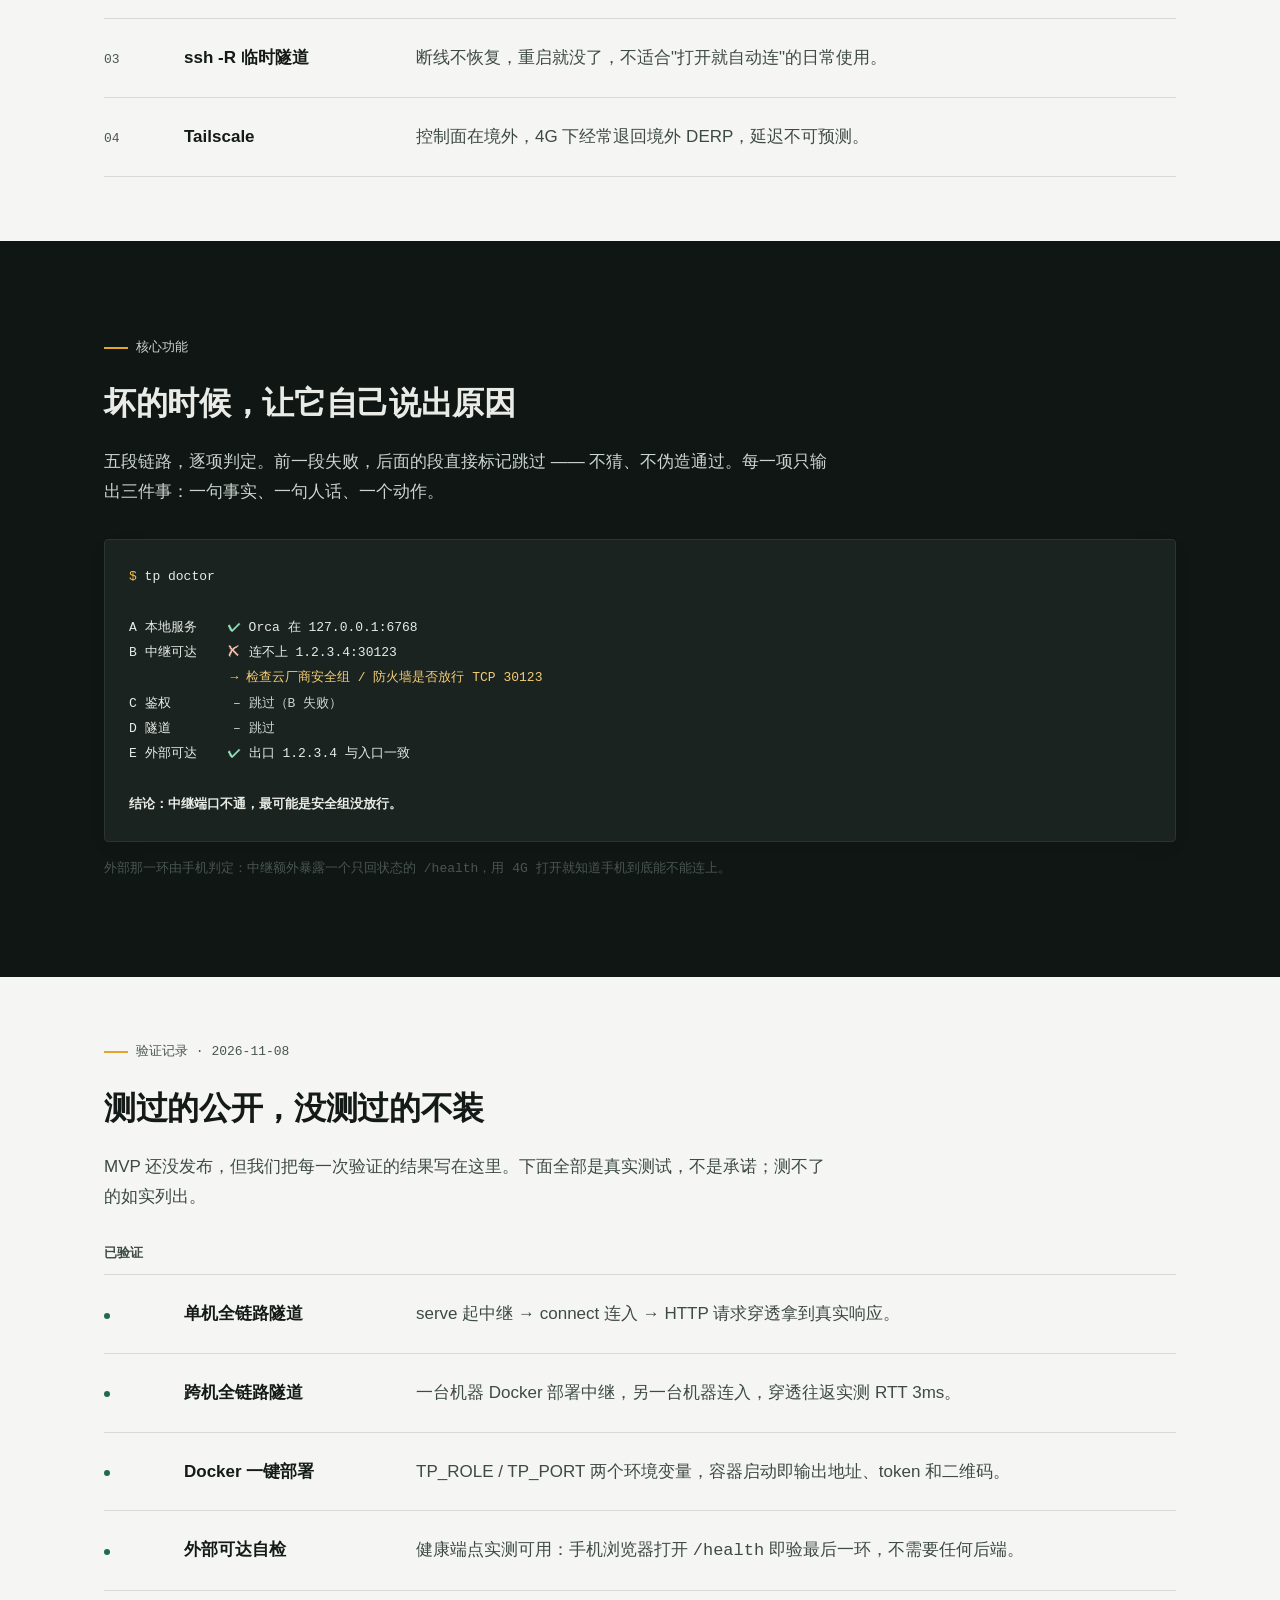
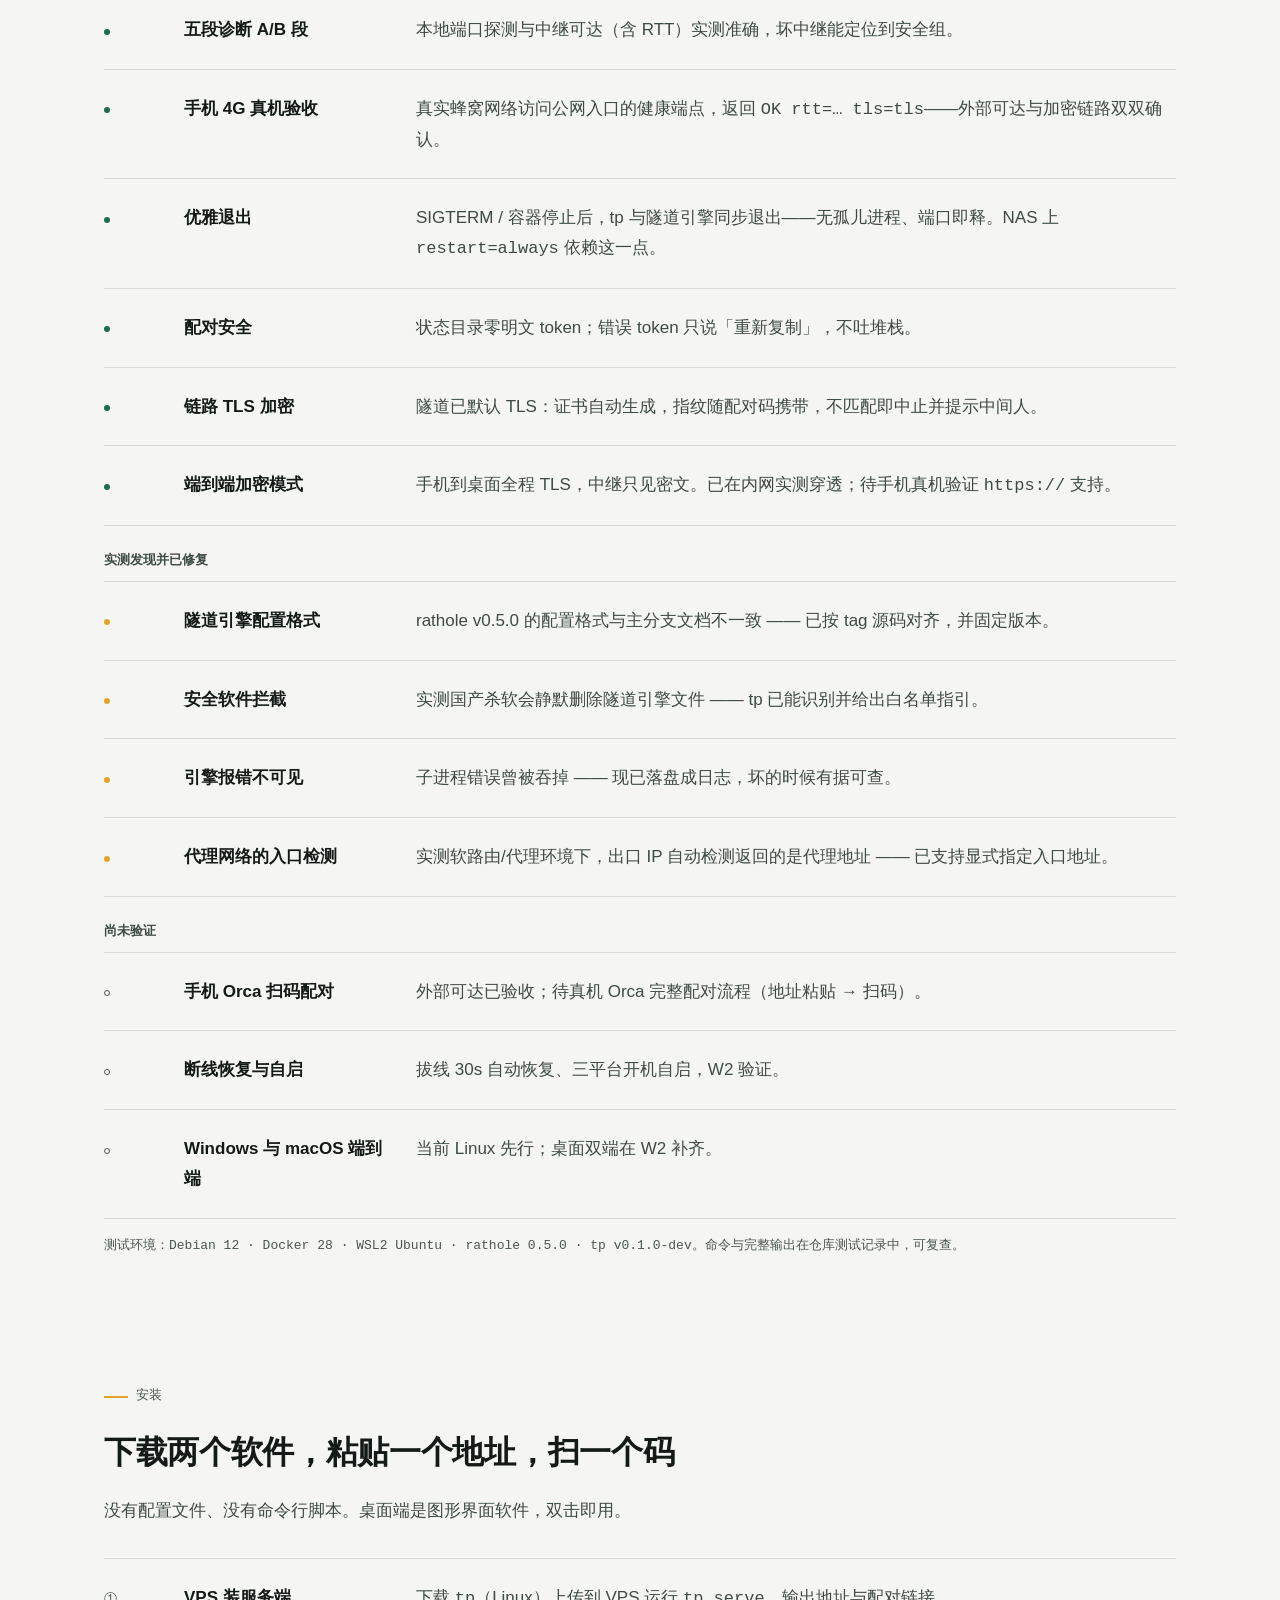
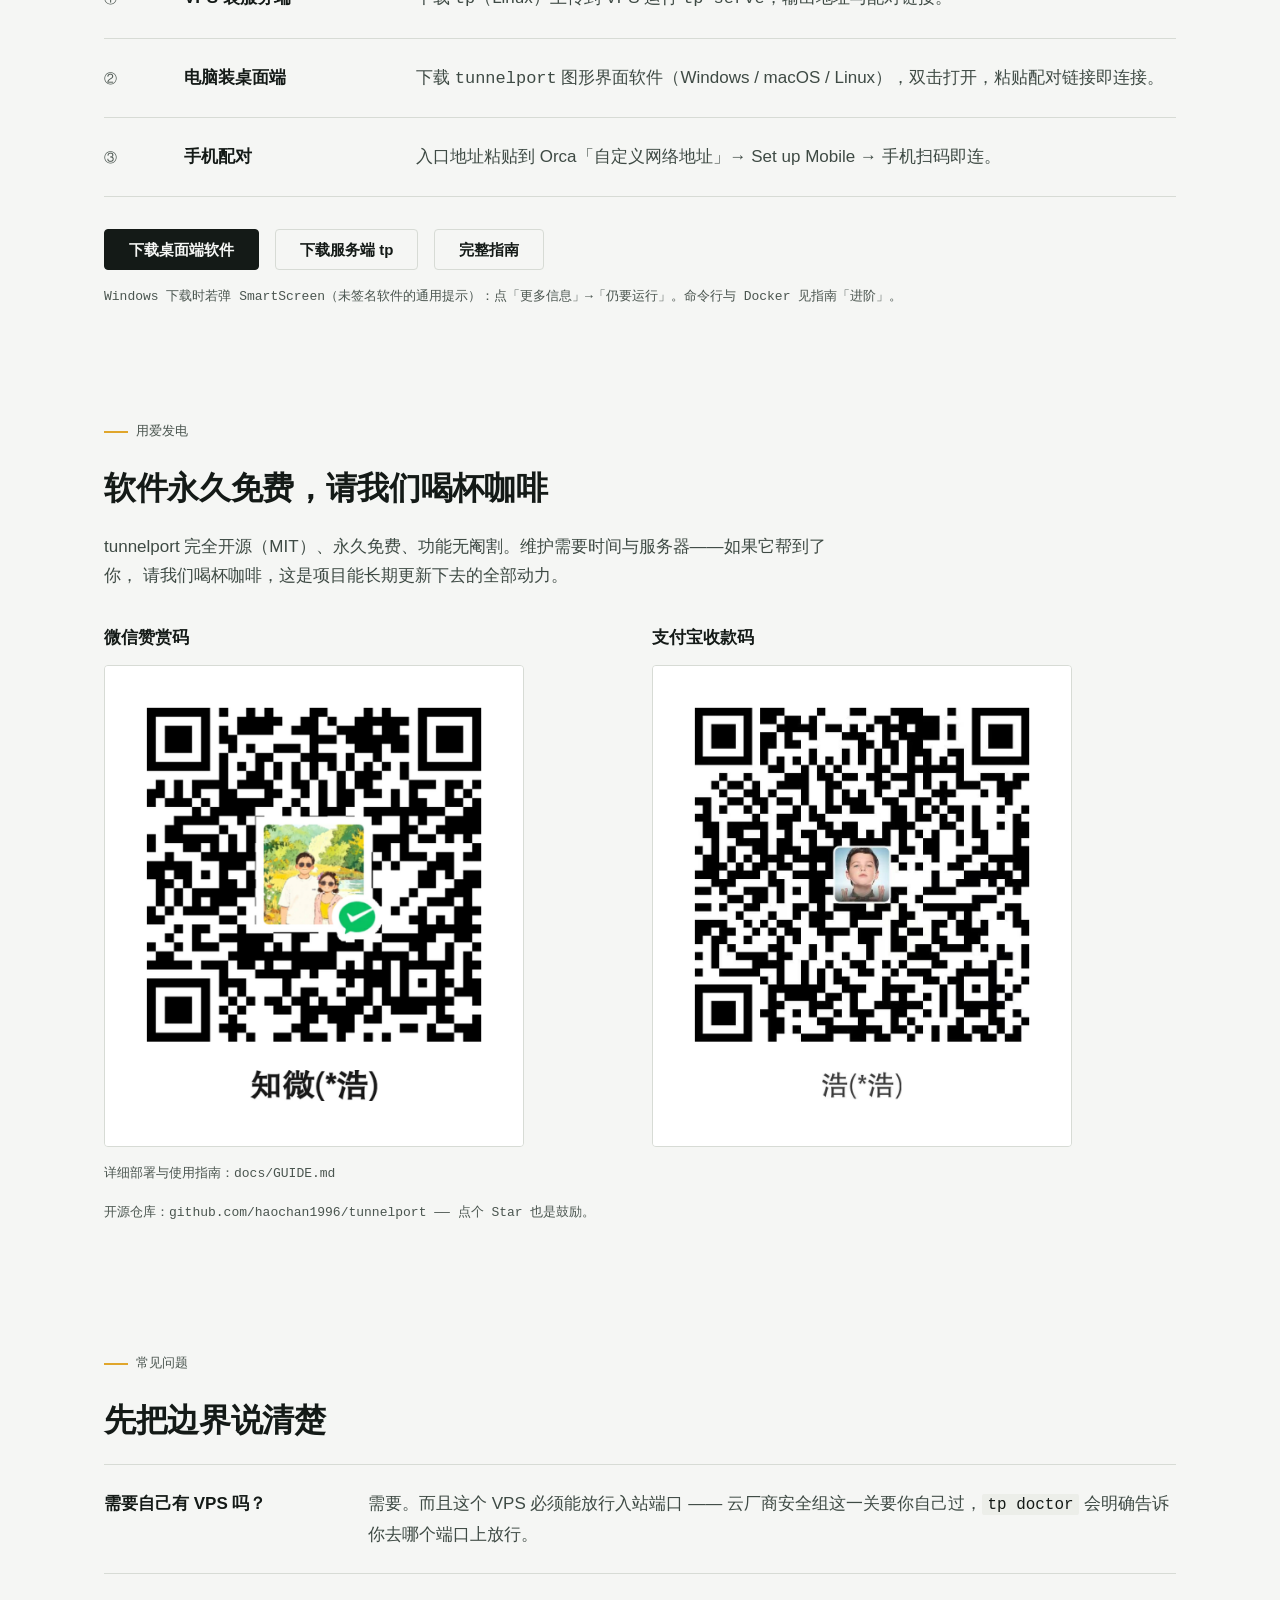
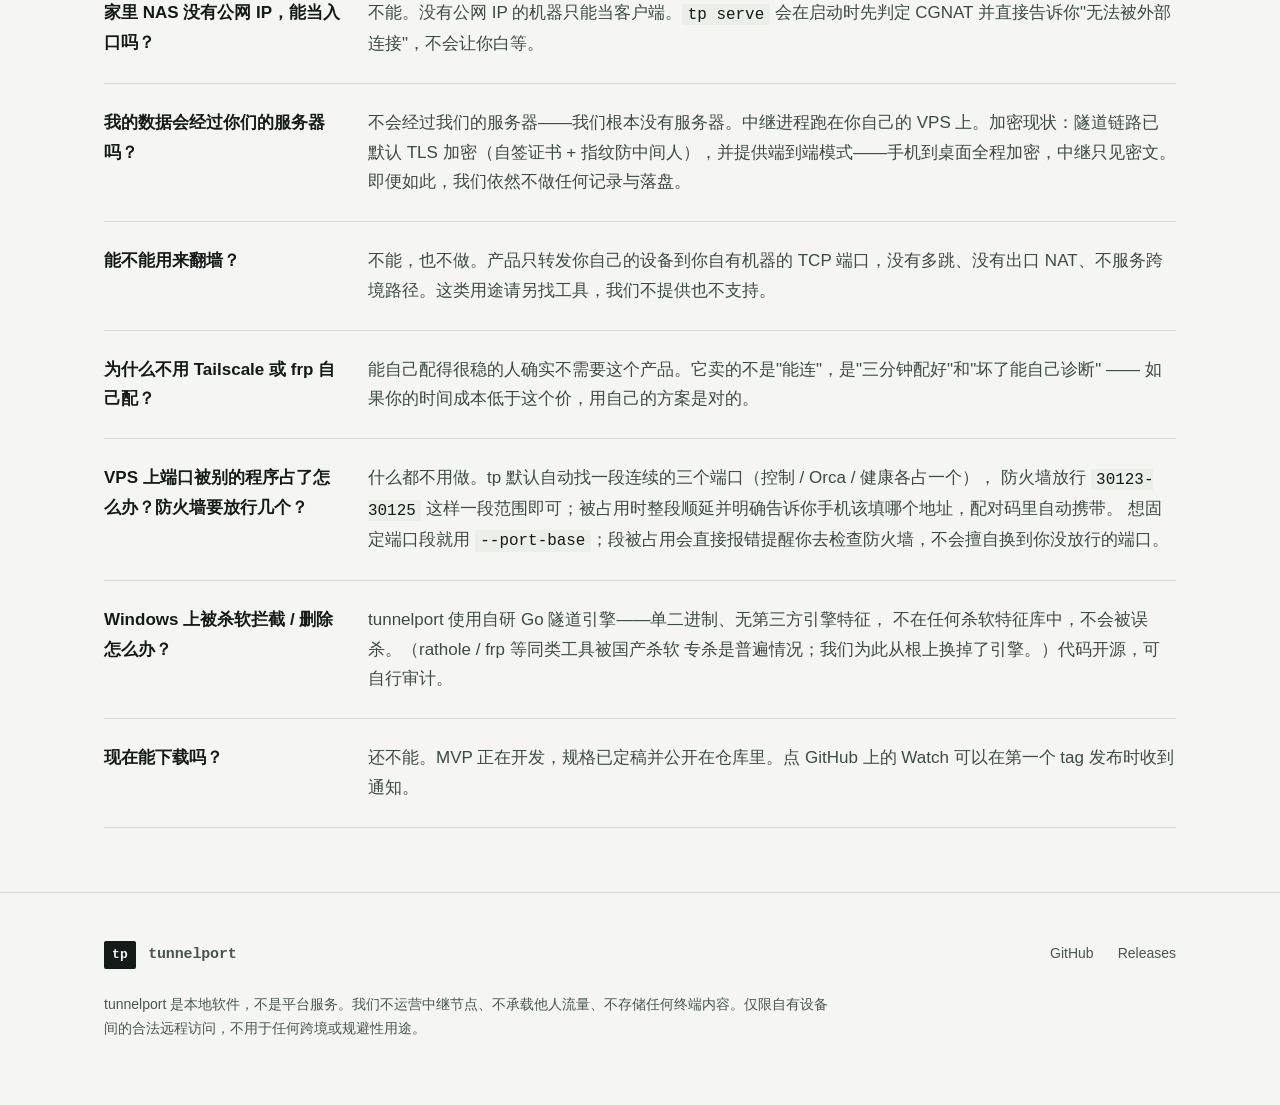
==== commit 2b50c6bb: "docs: SmartScreen 两步引导落地（GUIDE 速查 + 站点下载区）" ====
--- a/site/index.html
+++ b/site/index.html
@@ -333,8 +333,7 @@
             <a class="btn btn--ghost" href="https://github.com/haochan1996/tunnelport/blob/main/docs/GUIDE.md">完整指南</a>
           </div>
           <p class="note">
-            命令行工具与 Docker 部署见指南「进阶」部分；桌面端软件 = tunnelport（GUI），
-            服务端 = tp（单文件）。
+            Windows 下载时若弹 SmartScreen（未签名软件的通用提示）：点「更多信息」→「仍要运行」。命令行与 Docker 见指南「进阶」。
           </p>
         </div>
       </section>
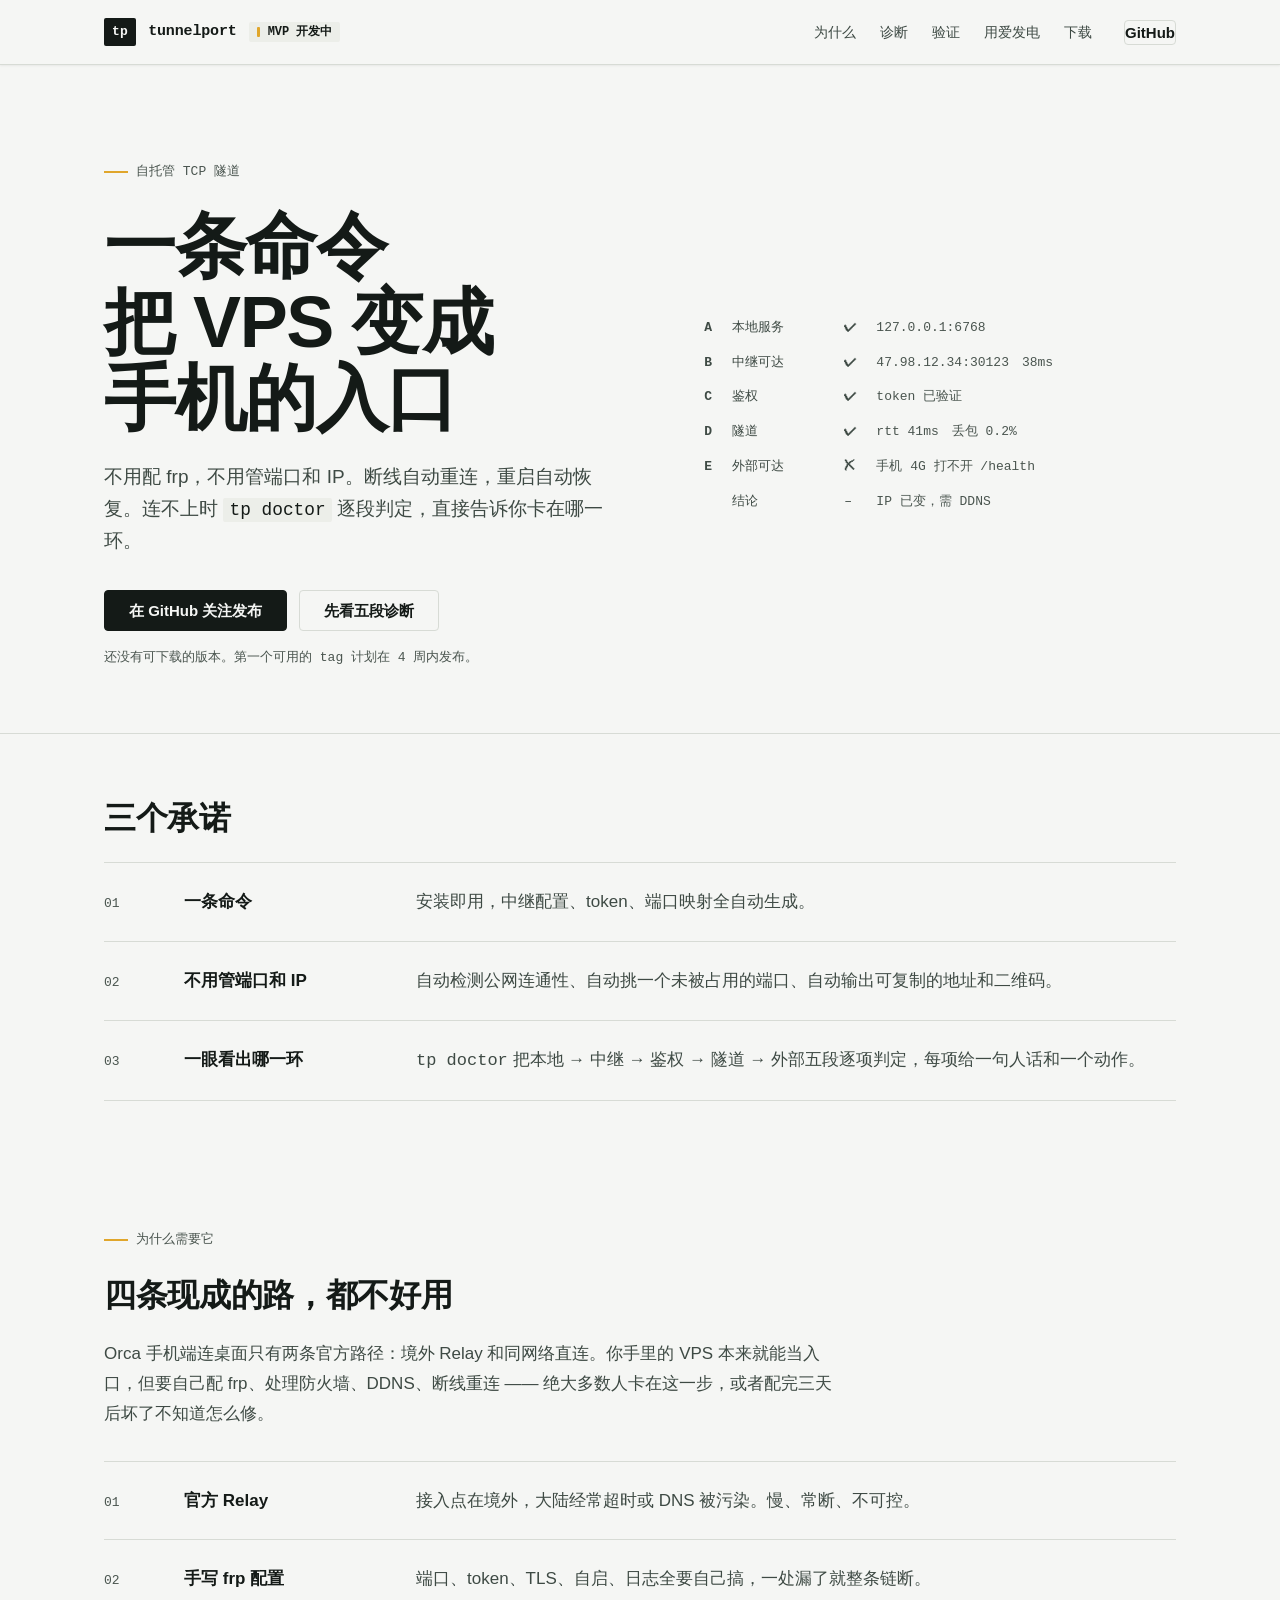
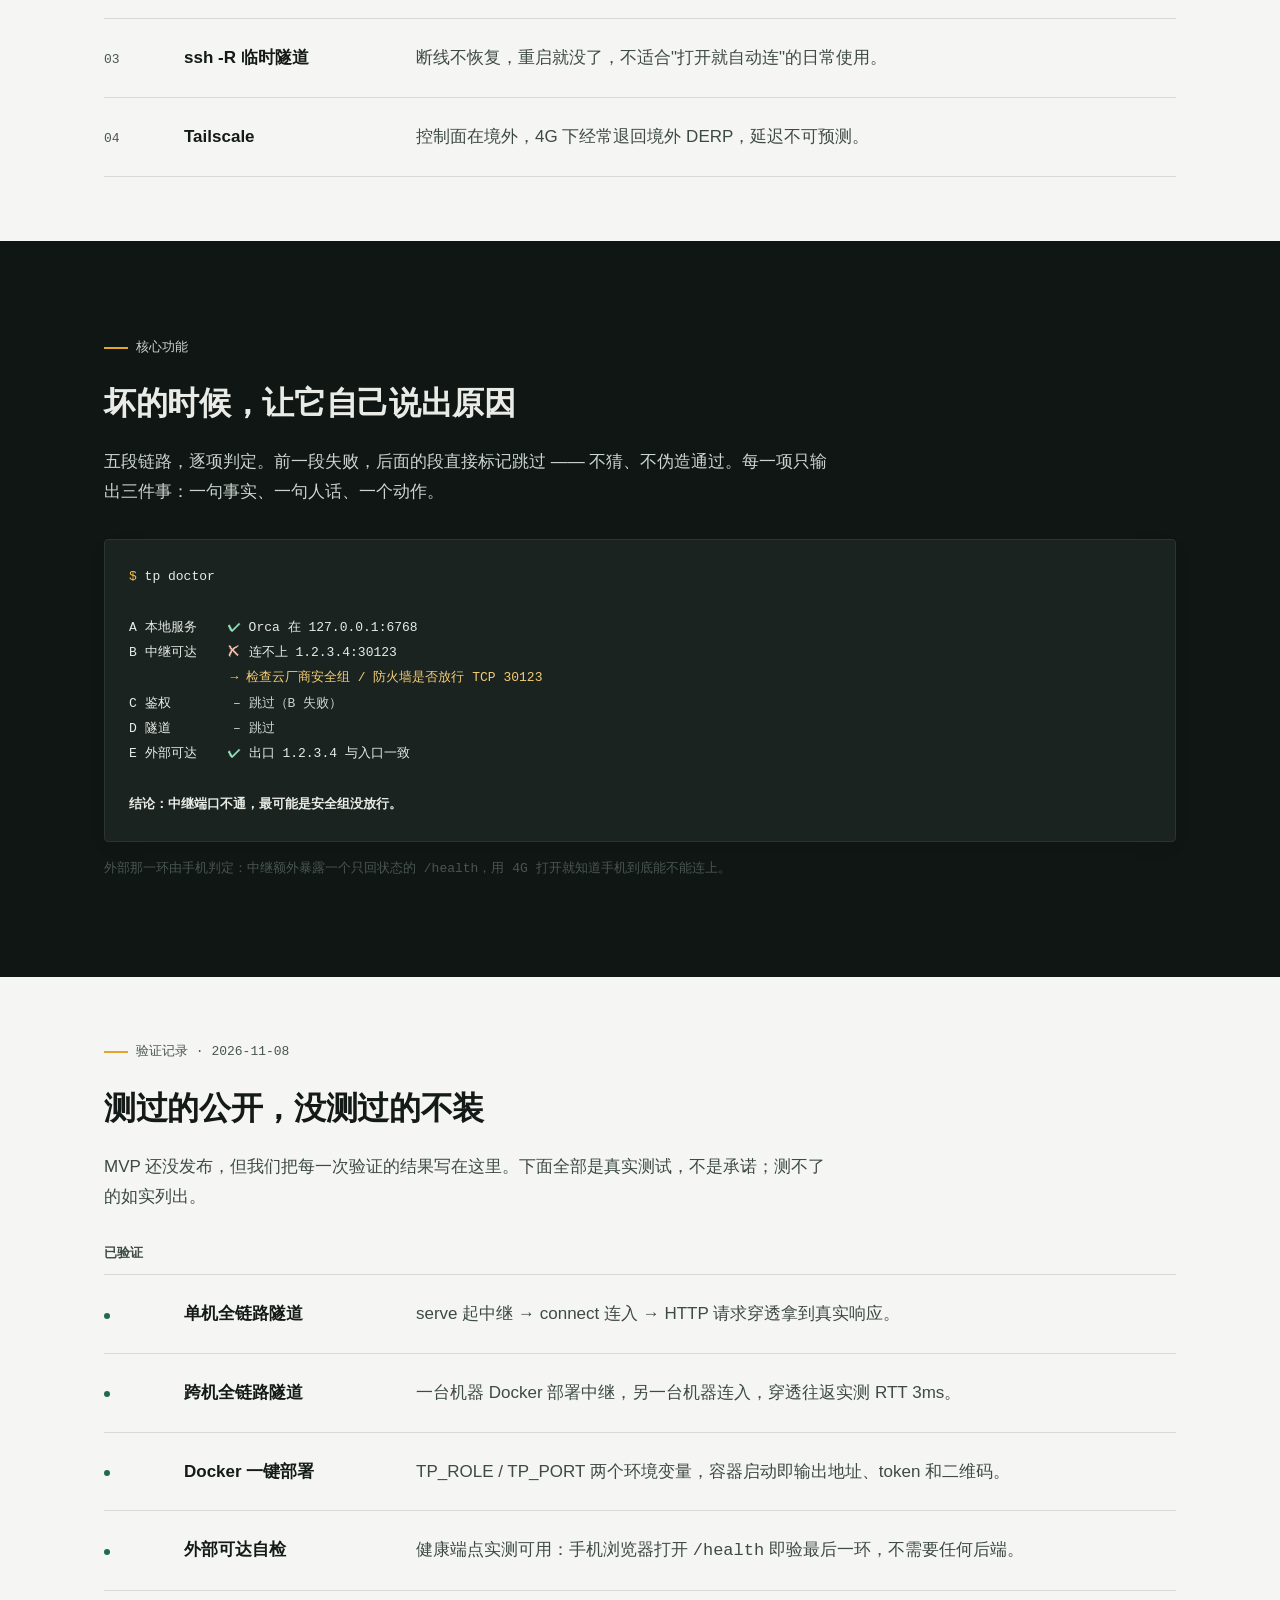
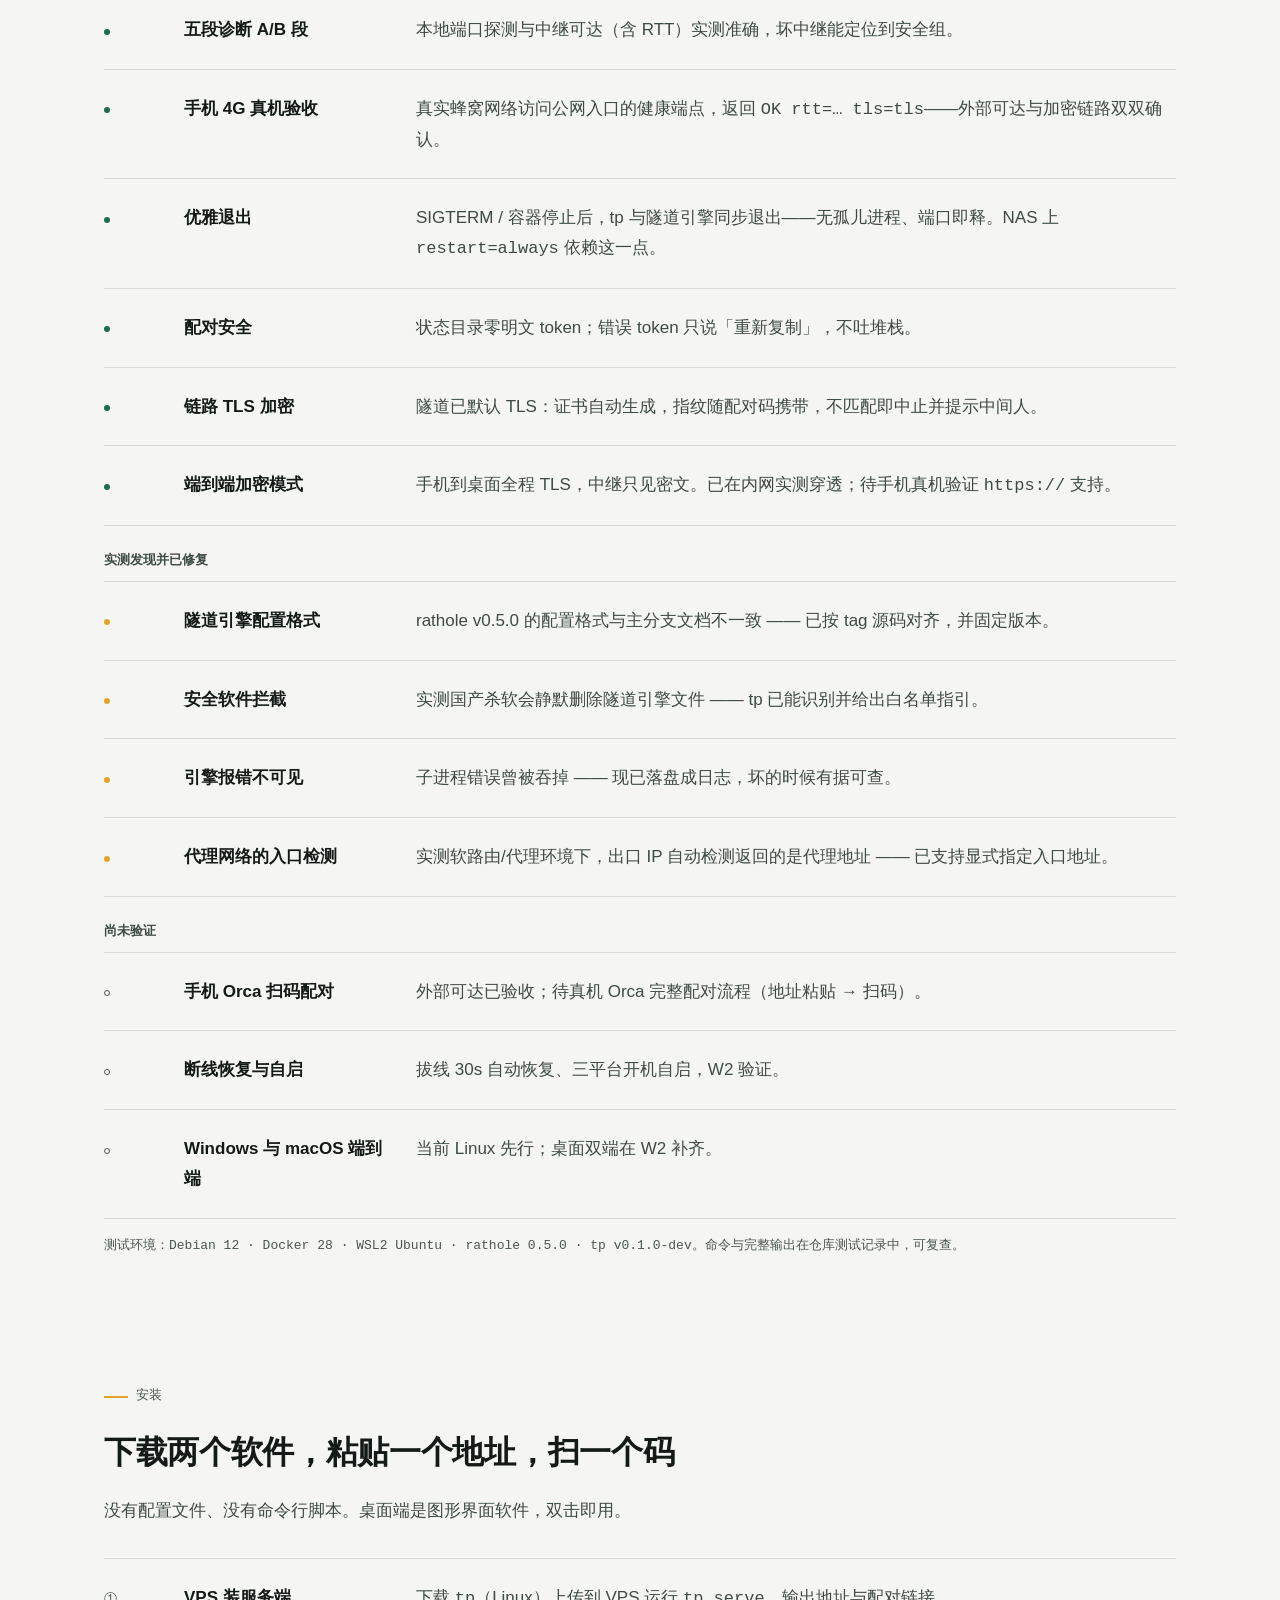
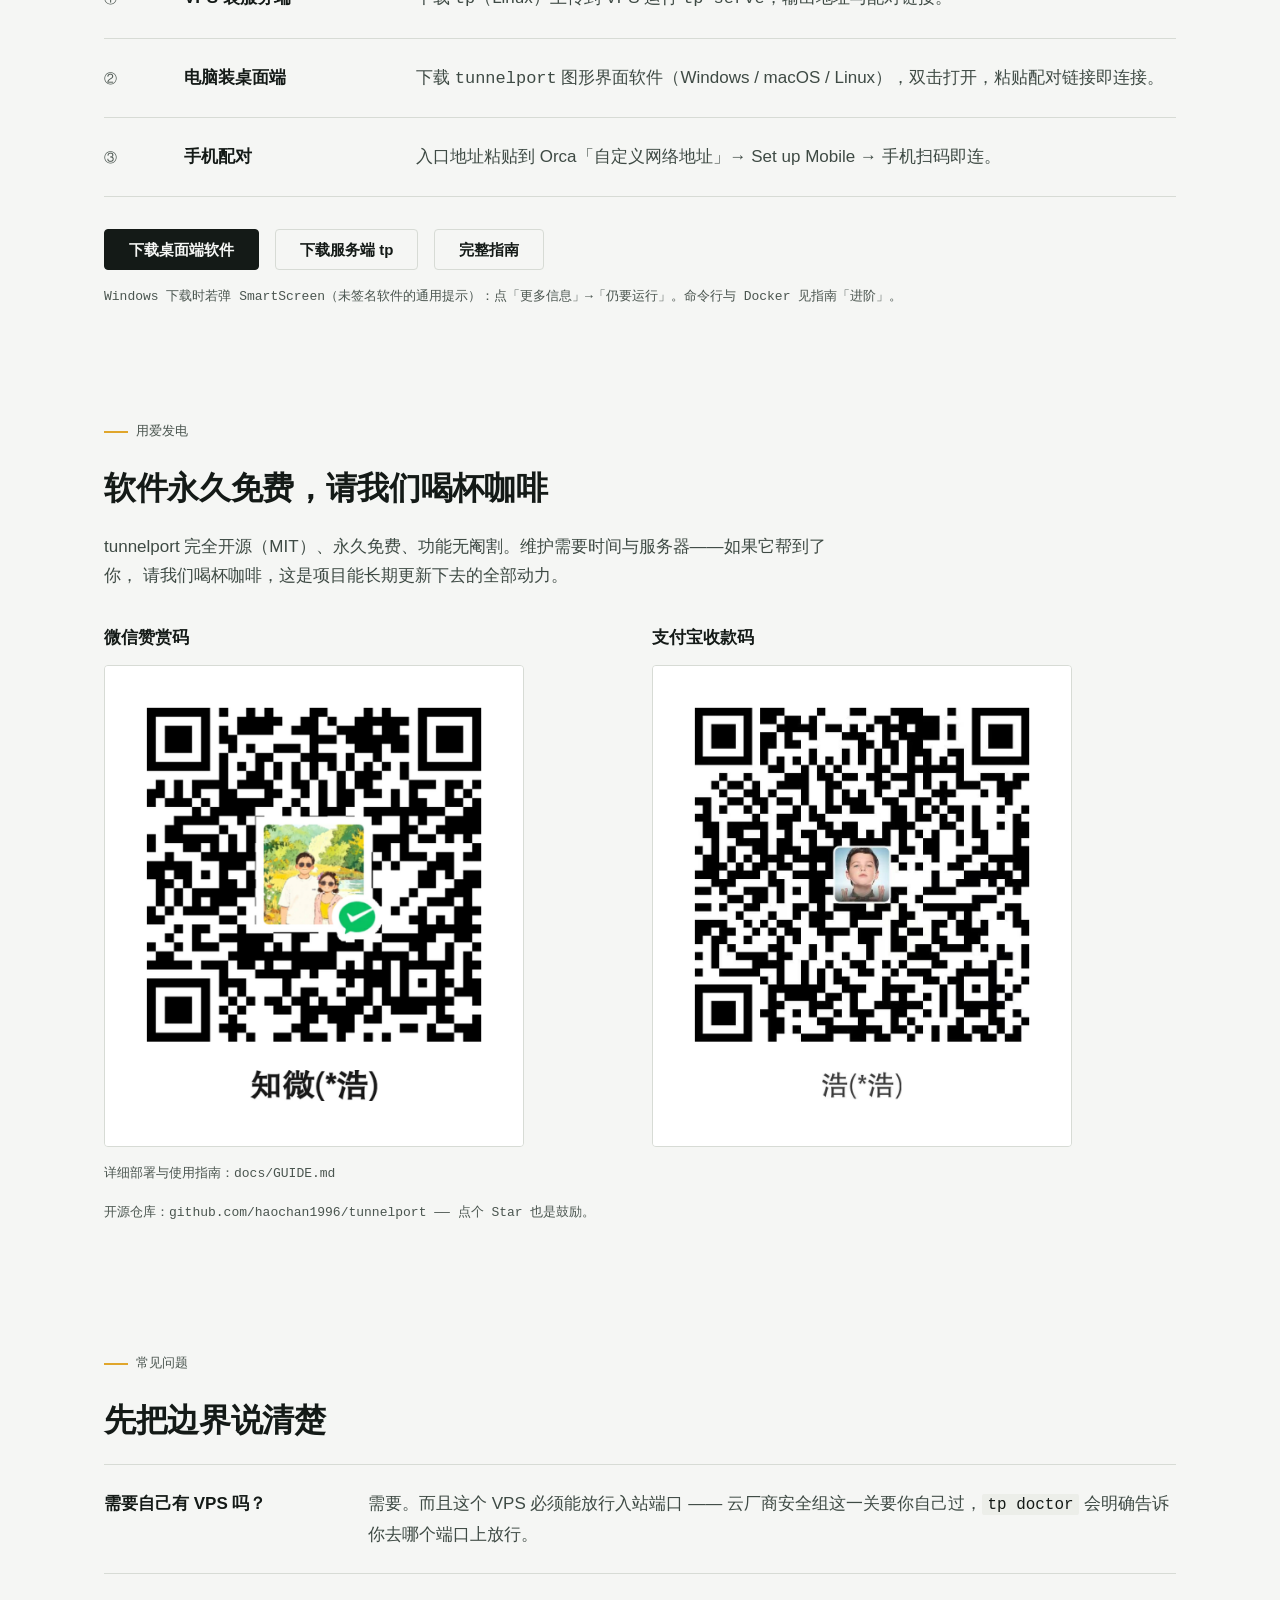
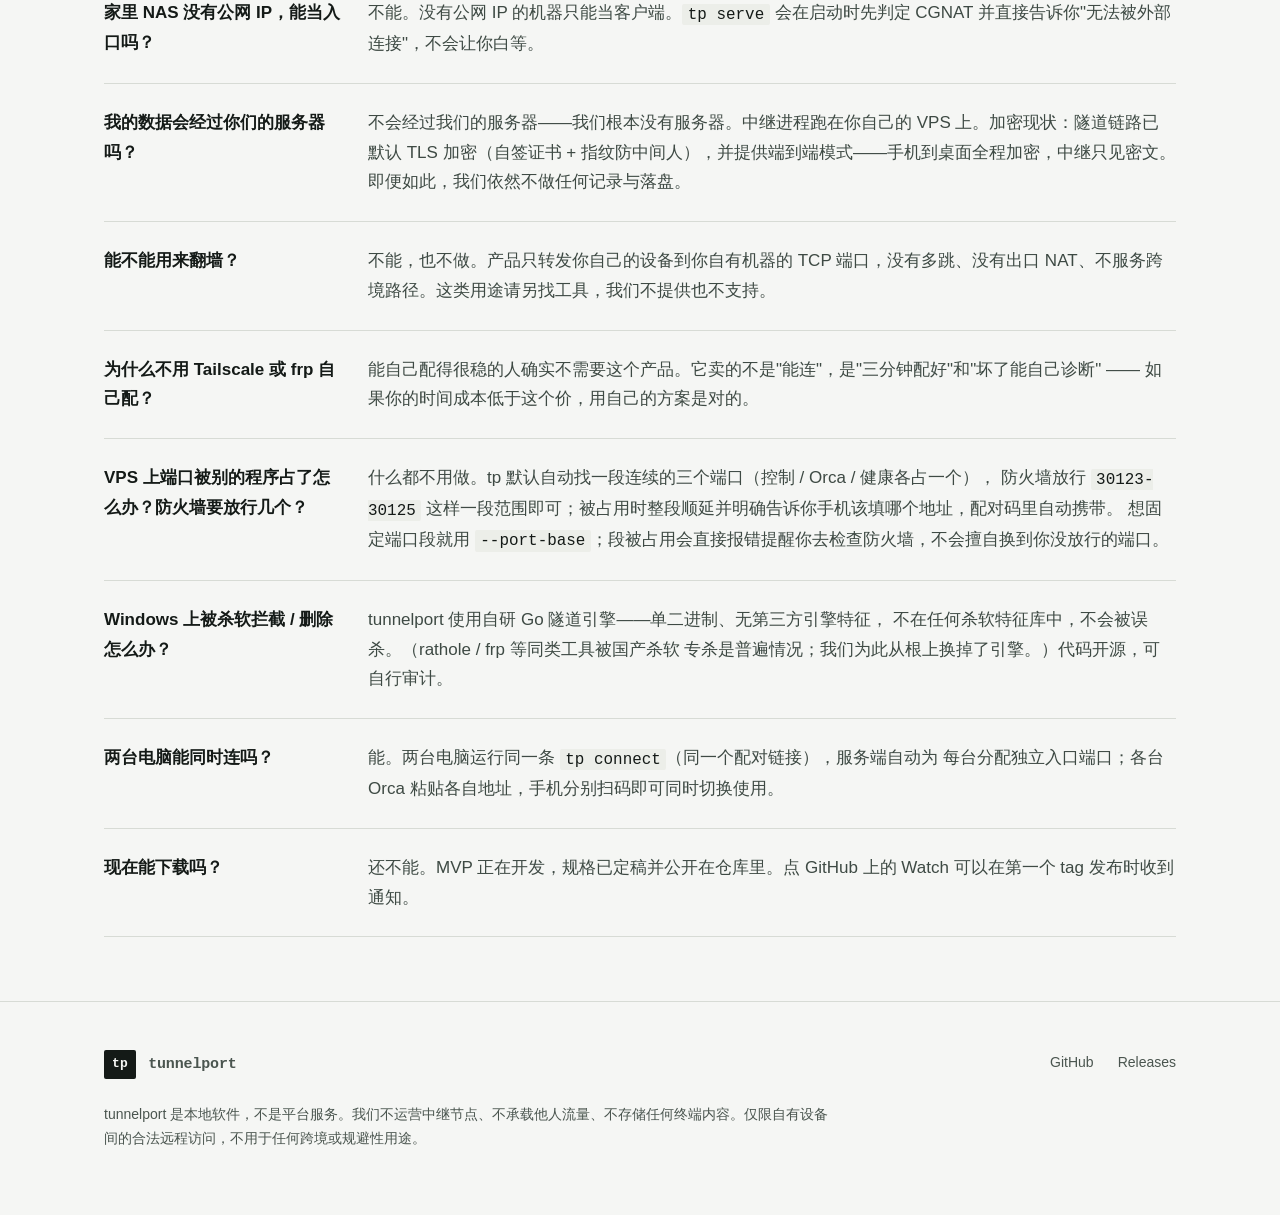
==== commit a3ef1a8f: "docs+feat: 多设备支持 —— GUIDE 两台电脑章节 + FAQ；代码同步（端口槽分配）" ====
--- a/site/index.html
+++ b/site/index.html
@@ -426,6 +426,13 @@
               >
             </div>
             <div class="faq__item">
+              <span class="faq__q">两台电脑能同时连吗？</span>
+              <span class="faq__a"
+                >能。两台电脑运行同一条 <code>tp connect</code>（同一个配对链接），服务端自动为
+                每台分配独立入口端口；各台 Orca 粘贴各自地址，手机分别扫码即可同时切换使用。</span
+              >
+            </div>
+            <div class="faq__item">
               <span class="faq__q">现在能下载吗？</span>
               <span class="faq__a"
                 >还不能。MVP 正在开发，规格已定稿并公开在仓库里。点 GitHub 上的 Watch
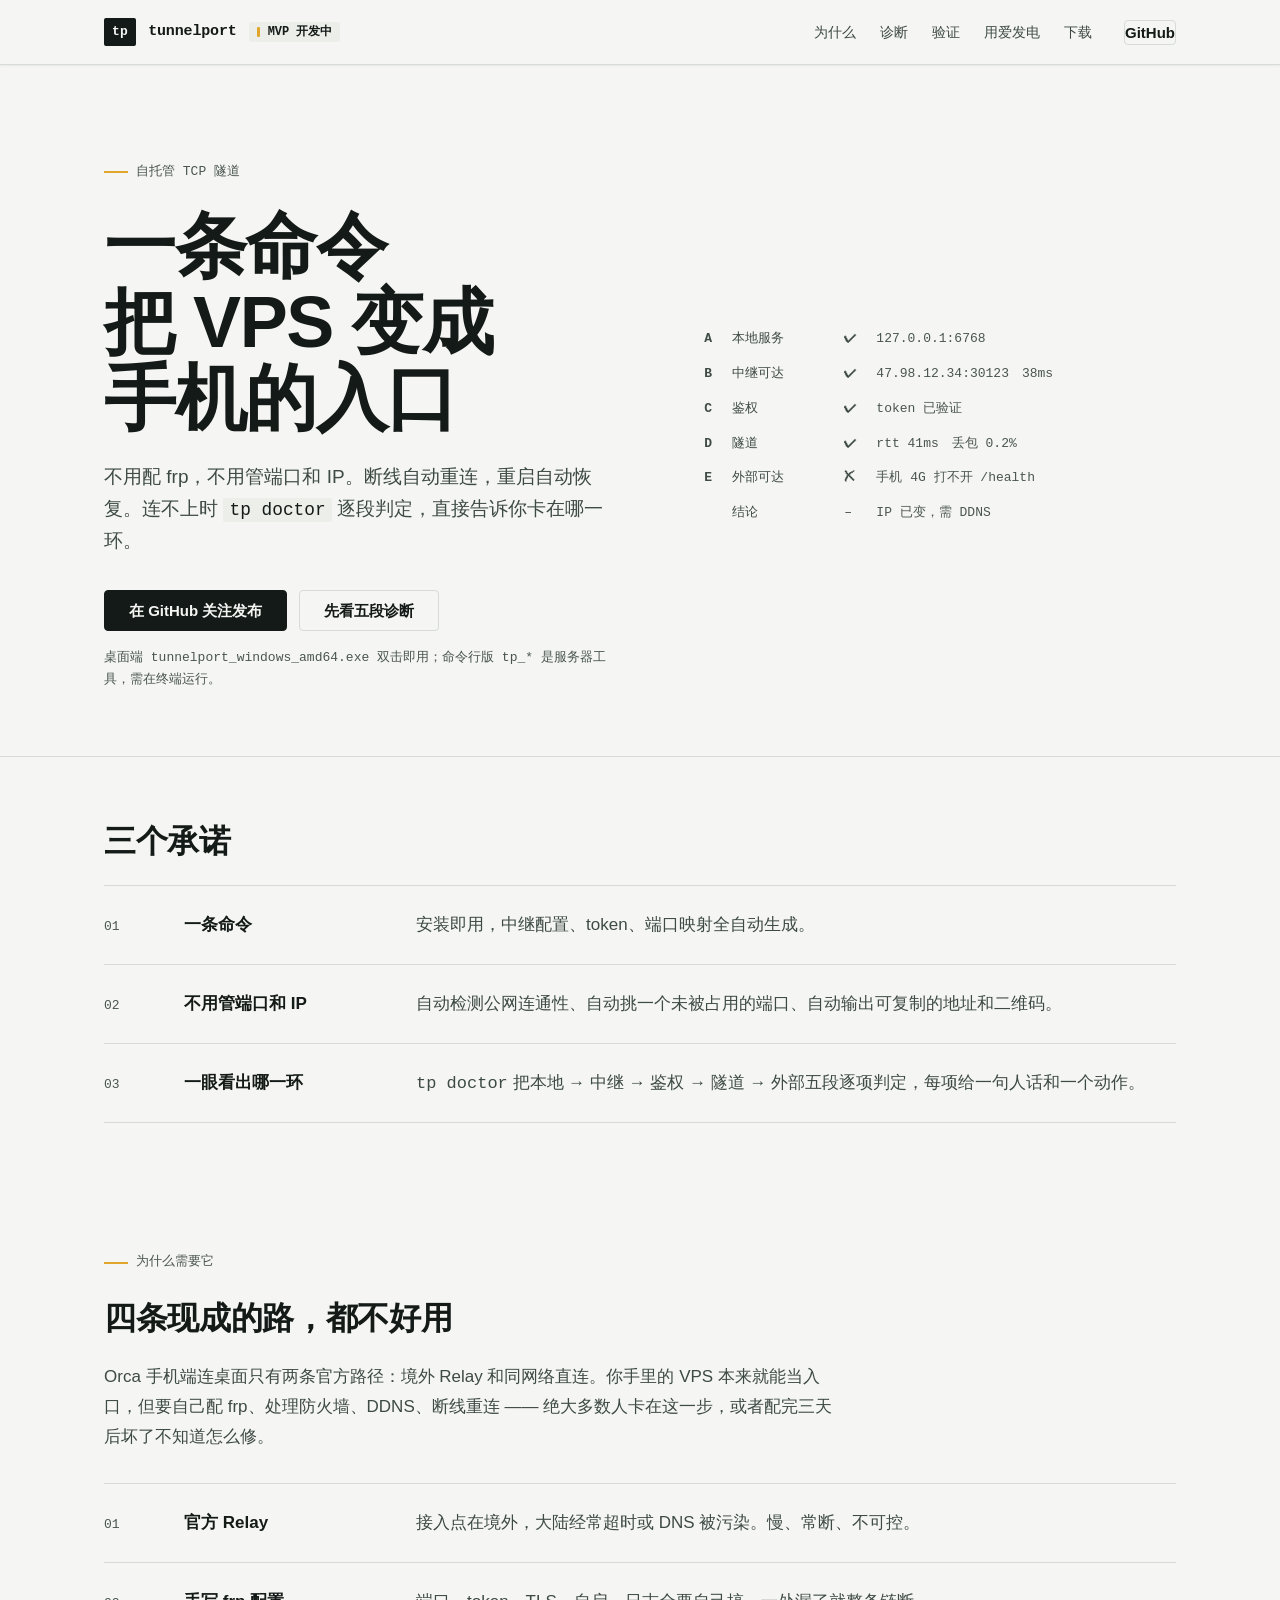
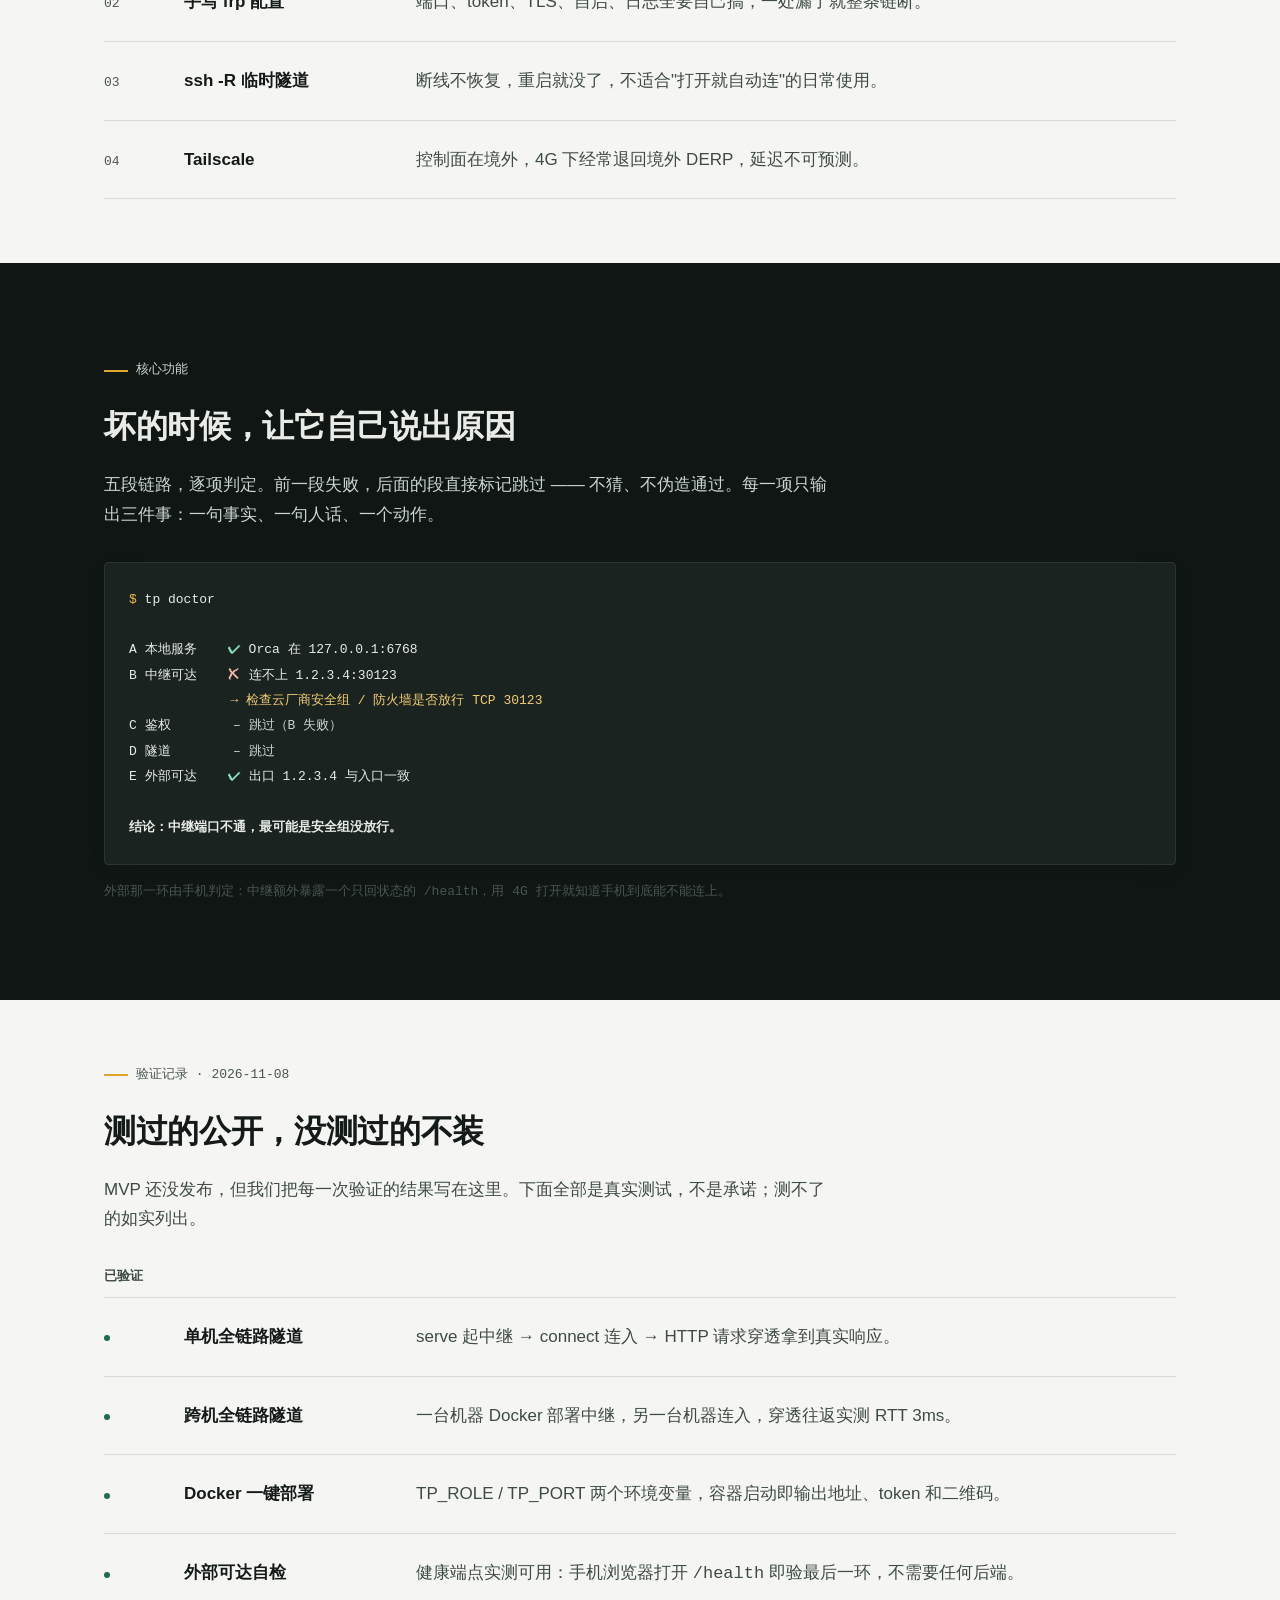
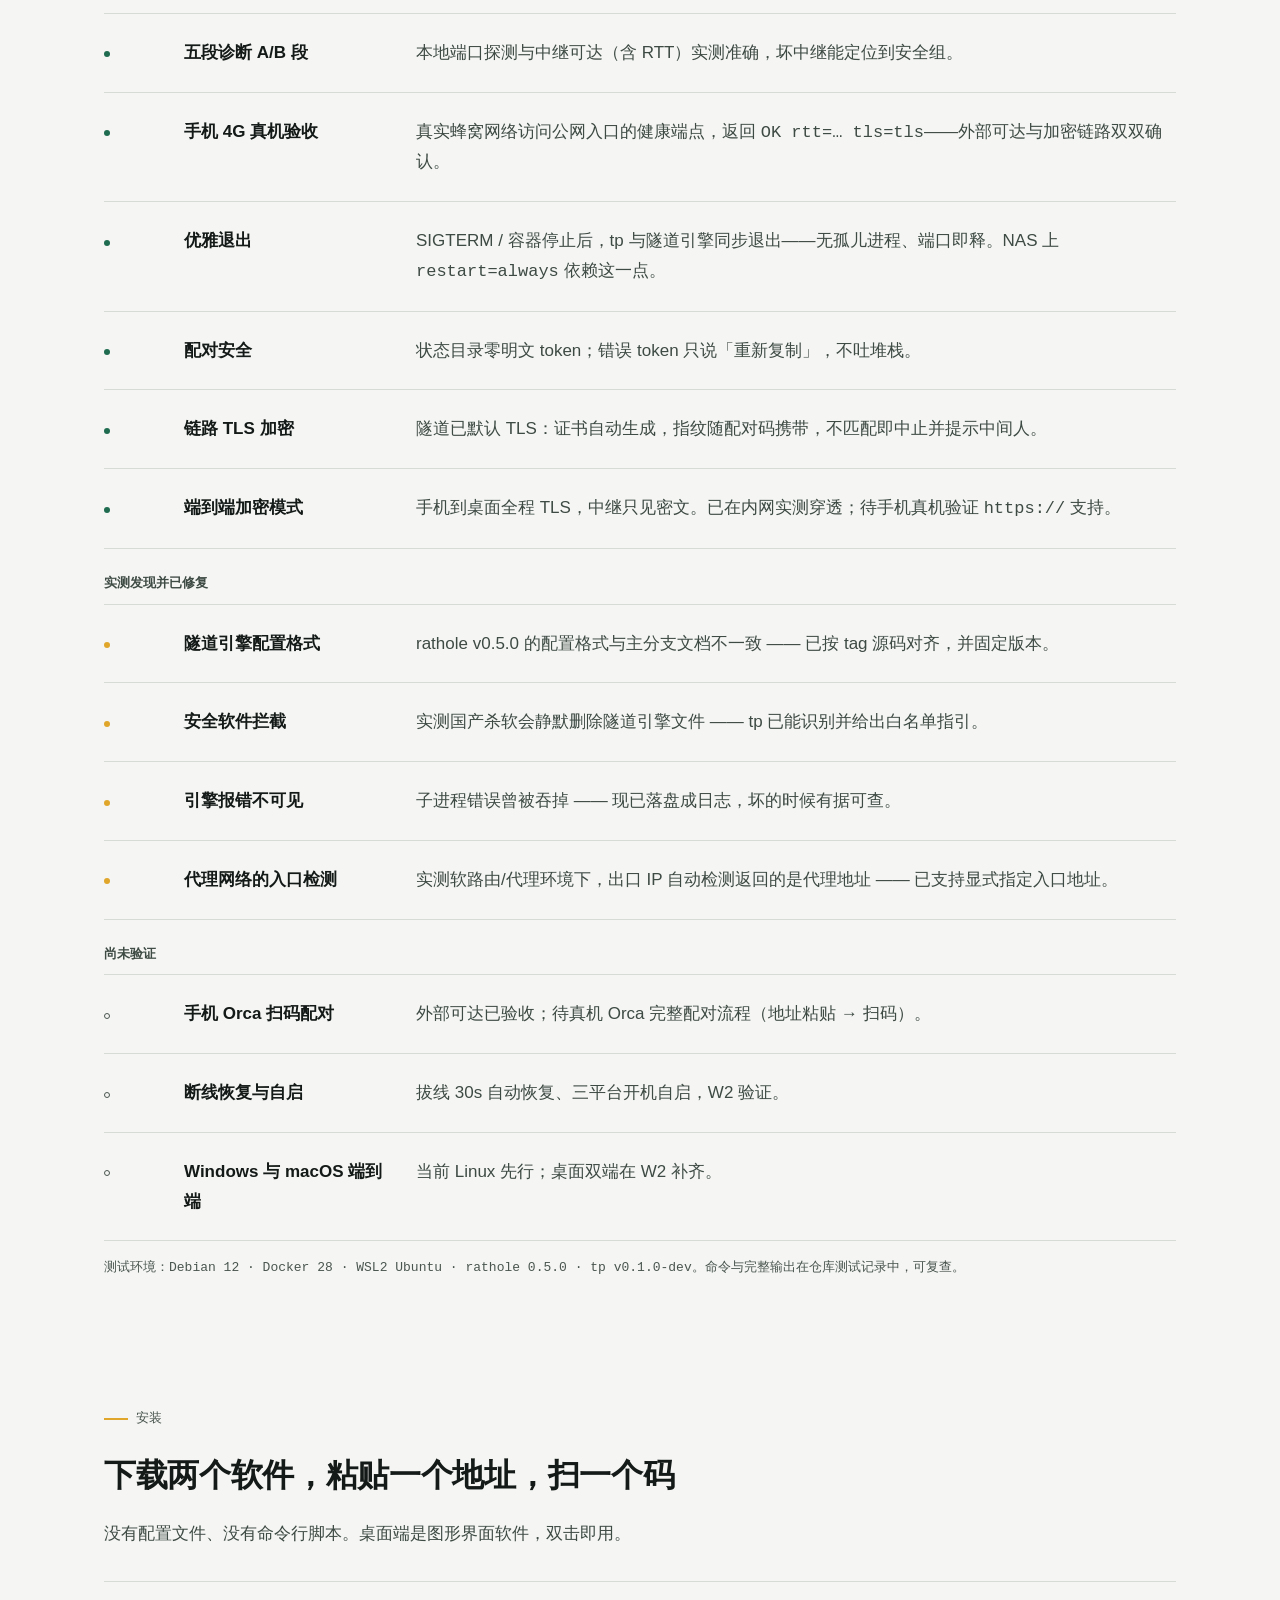
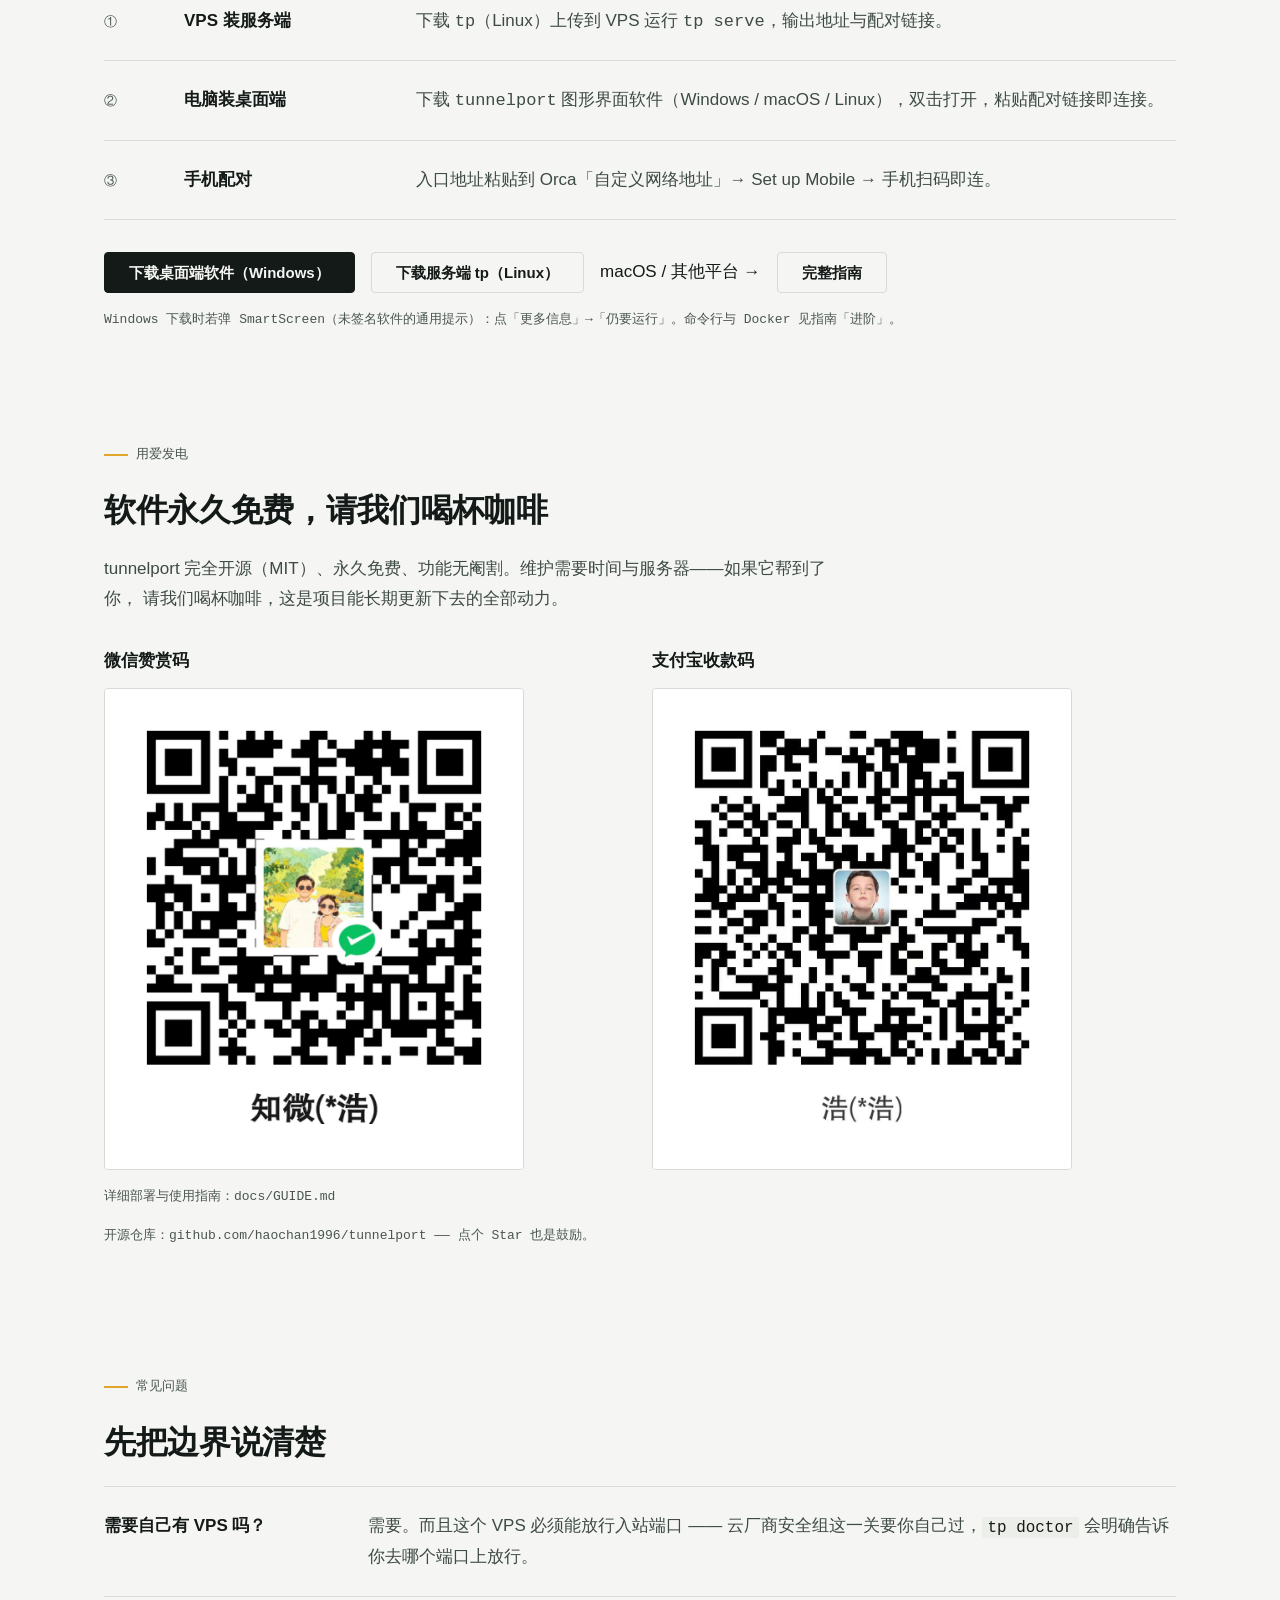
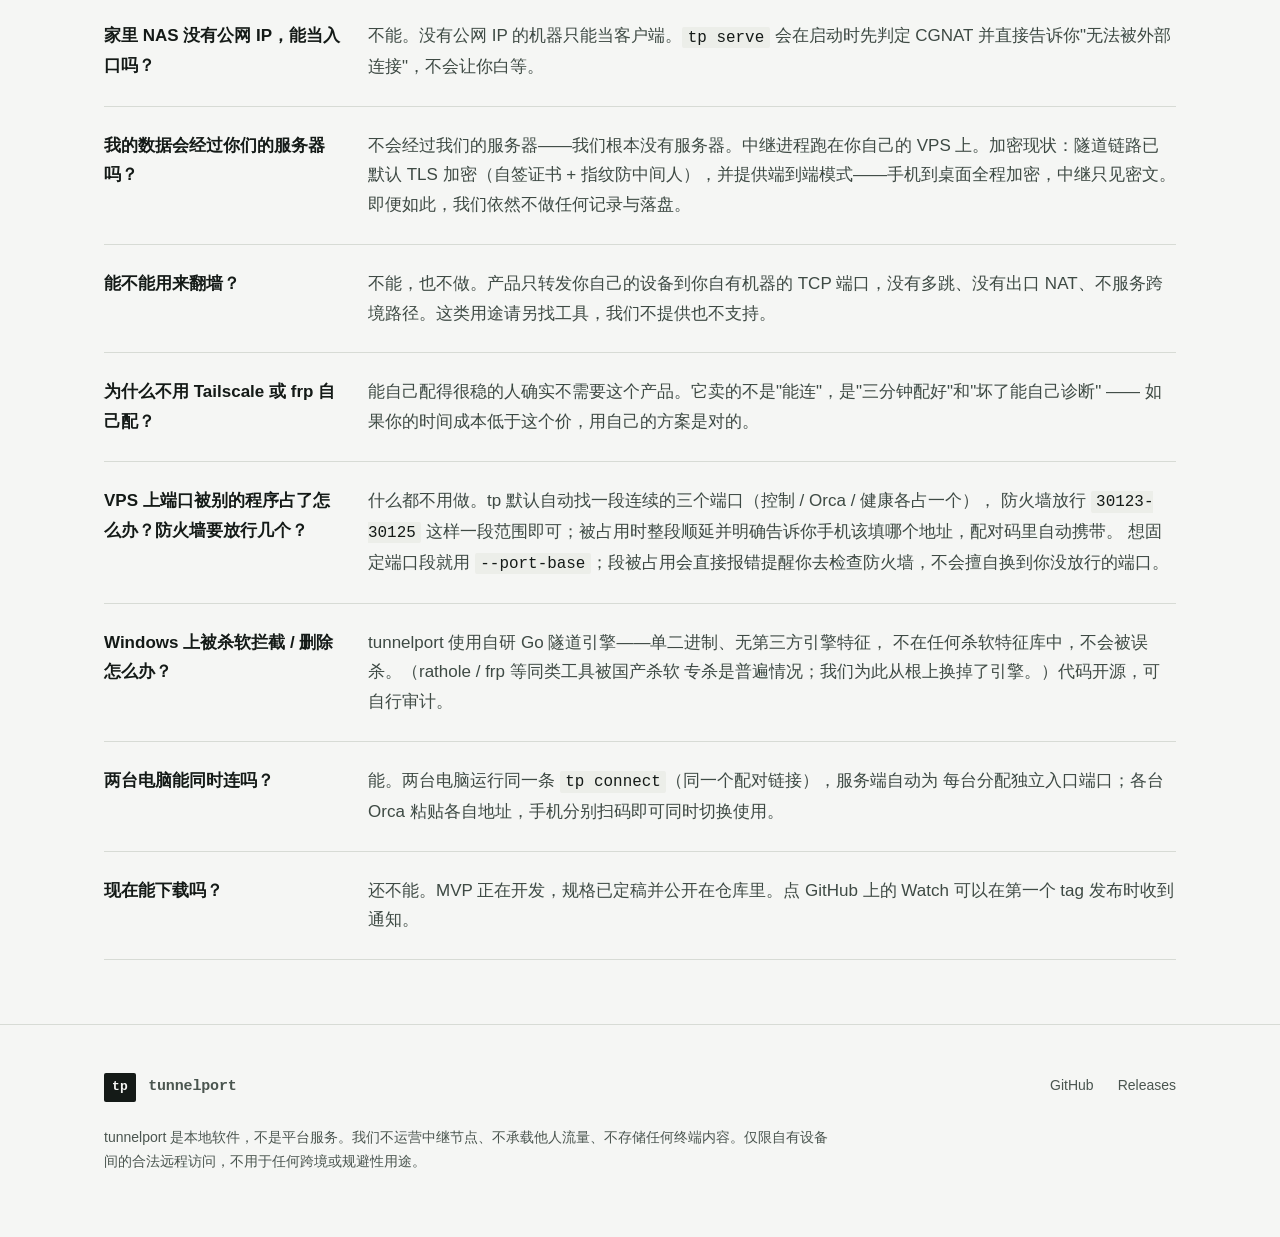
==== commit 880d5ad1: "fix(site): 下载按钮直达正确文件 —— 消除 tp_/tunnelport_ 文件名歧义 - 站点桌面端按钮直链 tunnelport_windows_amd64.exe（此前只给 Rele" ====
--- a/site/index.html
+++ b/site/index.html
@@ -59,7 +59,7 @@
               >
               <a class="btn btn--ghost" href="#doctor">先看五段诊断</a>
             </div>
-            <p class="note">还没有可下载的版本。第一个可用的 tag 计划在 4 周内发布。</p>
+            <p class="note">桌面端 <code>tunnelport_windows_amd64.exe</code> 双击即用；命令行版 <code>tp_*</code> 是服务器工具，需在终端运行。</p>
           </div>
 
           <div class="readout" aria-hidden="true">
@@ -328,8 +328,9 @@
             </div>
           </div>
           <div class="install__foot">
-            <a class="btn btn--primary" href="https://github.com/haochan1996/tunnelport/releases">下载桌面端软件</a>
-            <a class="btn btn--ghost" href="https://github.com/haochan1996/tunnelport/releases">下载服务端 tp</a>
+            <a class="btn btn--primary" href="https://github.com/haochan1996/tunnelport/releases/latest/download/tunnelport_windows_amd64.exe">下载桌面端软件（Windows）</a>
+            <a class="btn btn--ghost" href="https://github.com/haochan1996/tunnelport/releases/latest/download/tp_linux_amd64">下载服务端 tp（Linux）</a>
+            <a class="linkish" href="https://github.com/haochan1996/tunnelport/releases">macOS / 其他平台 →</a>
             <a class="btn btn--ghost" href="https://github.com/haochan1996/tunnelport/blob/main/docs/GUIDE.md">完整指南</a>
           </div>
           <p class="note">
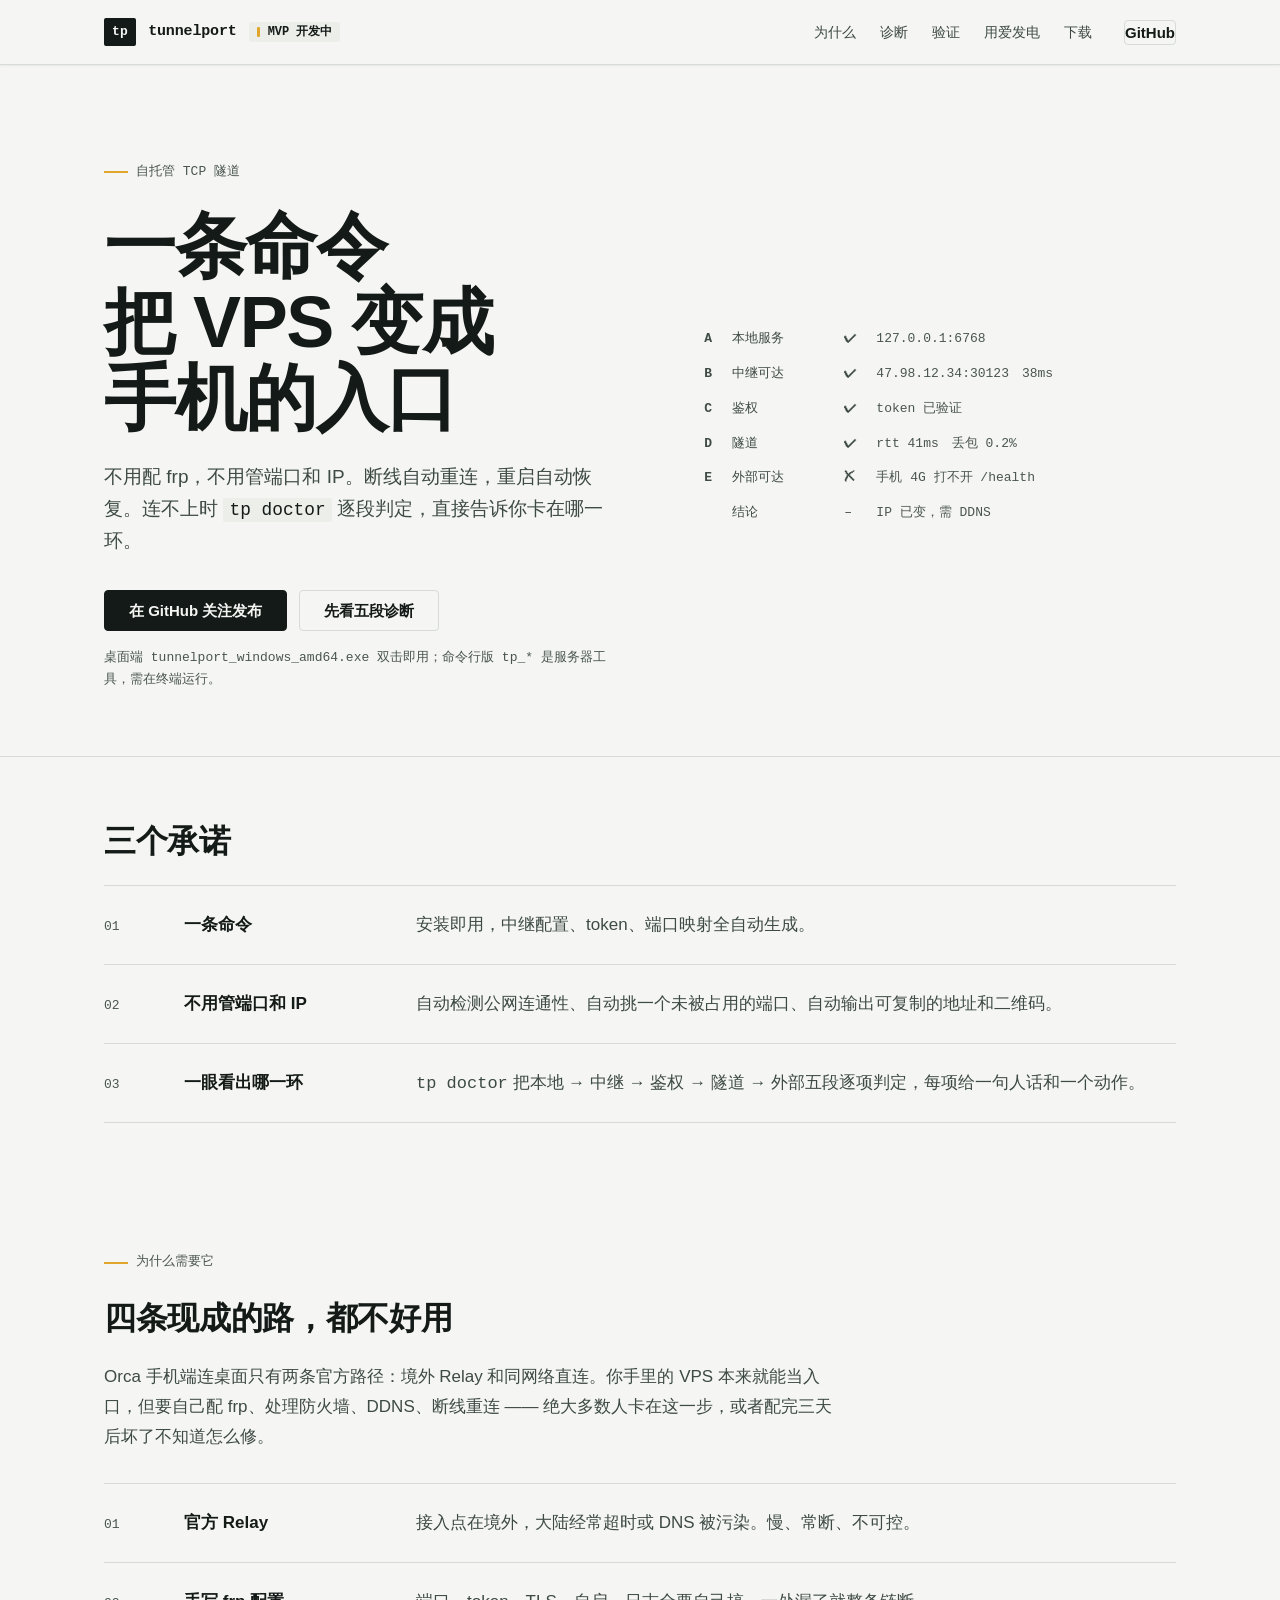
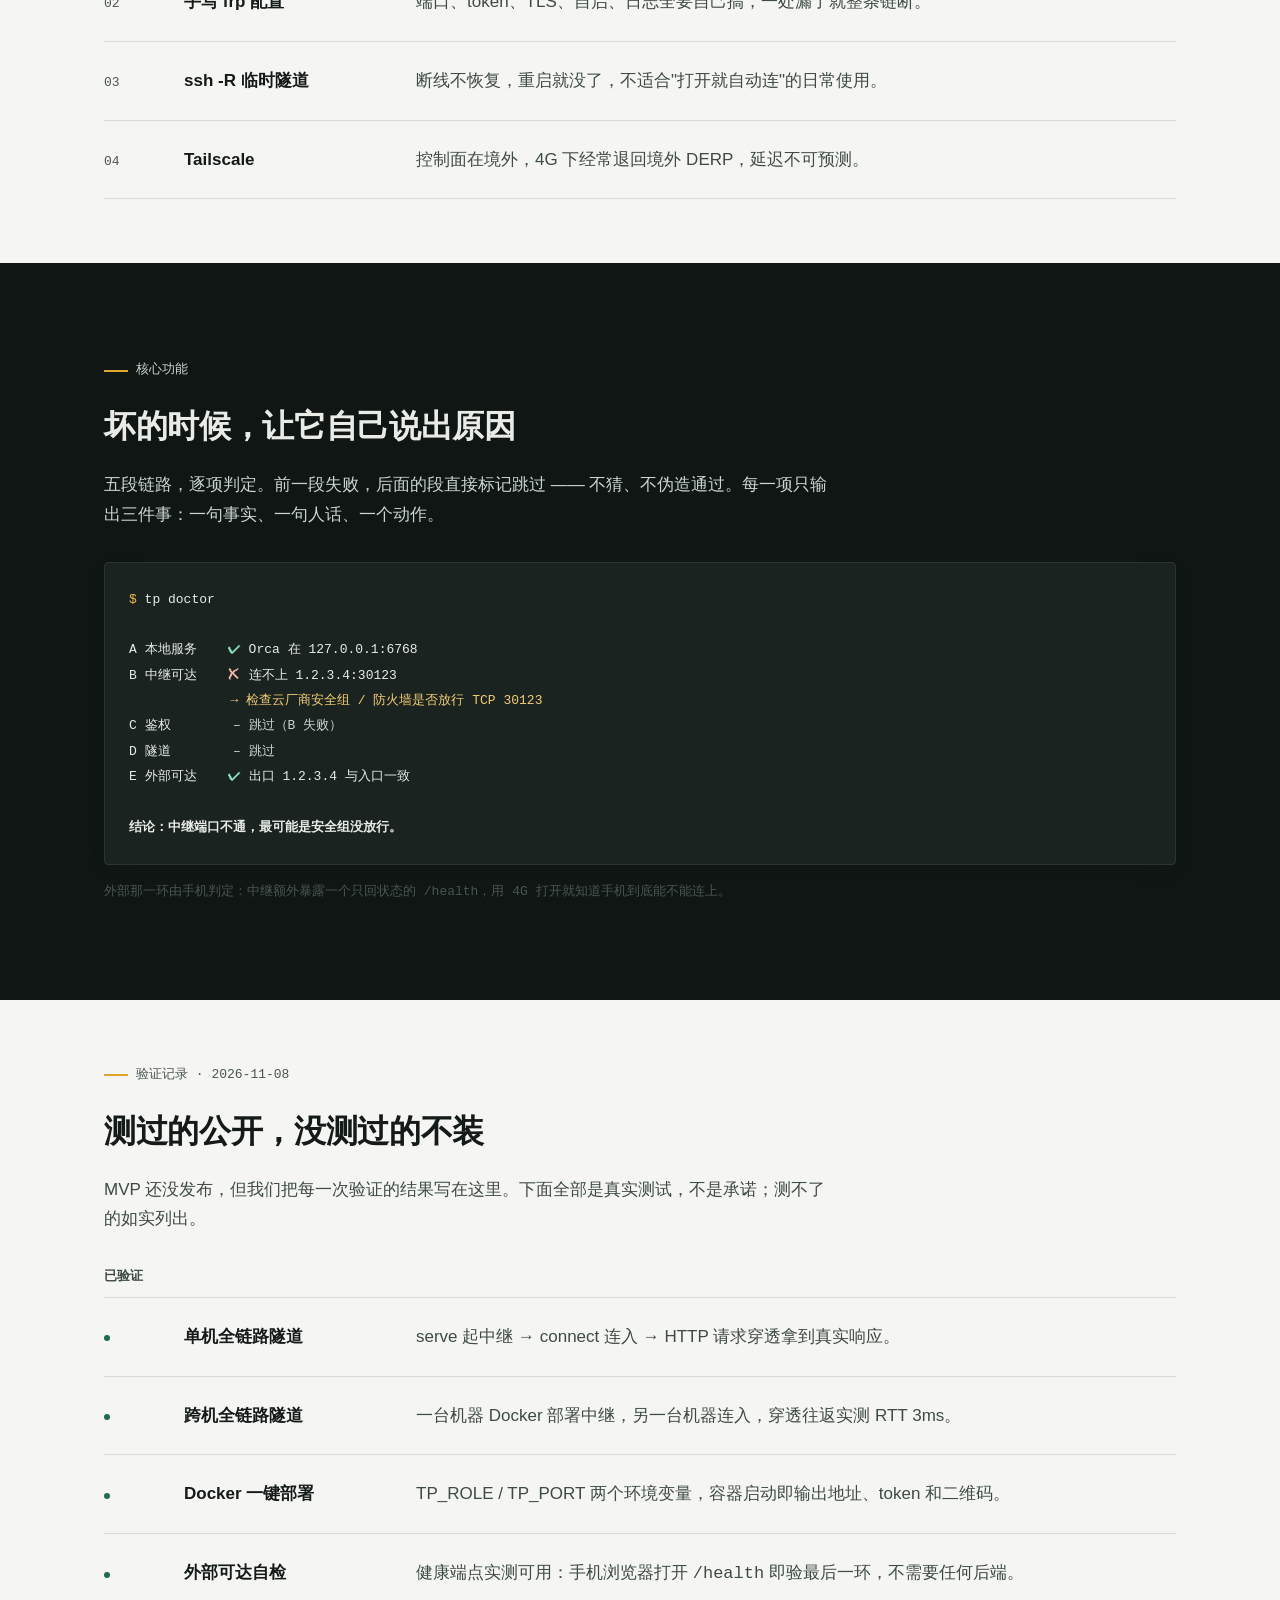
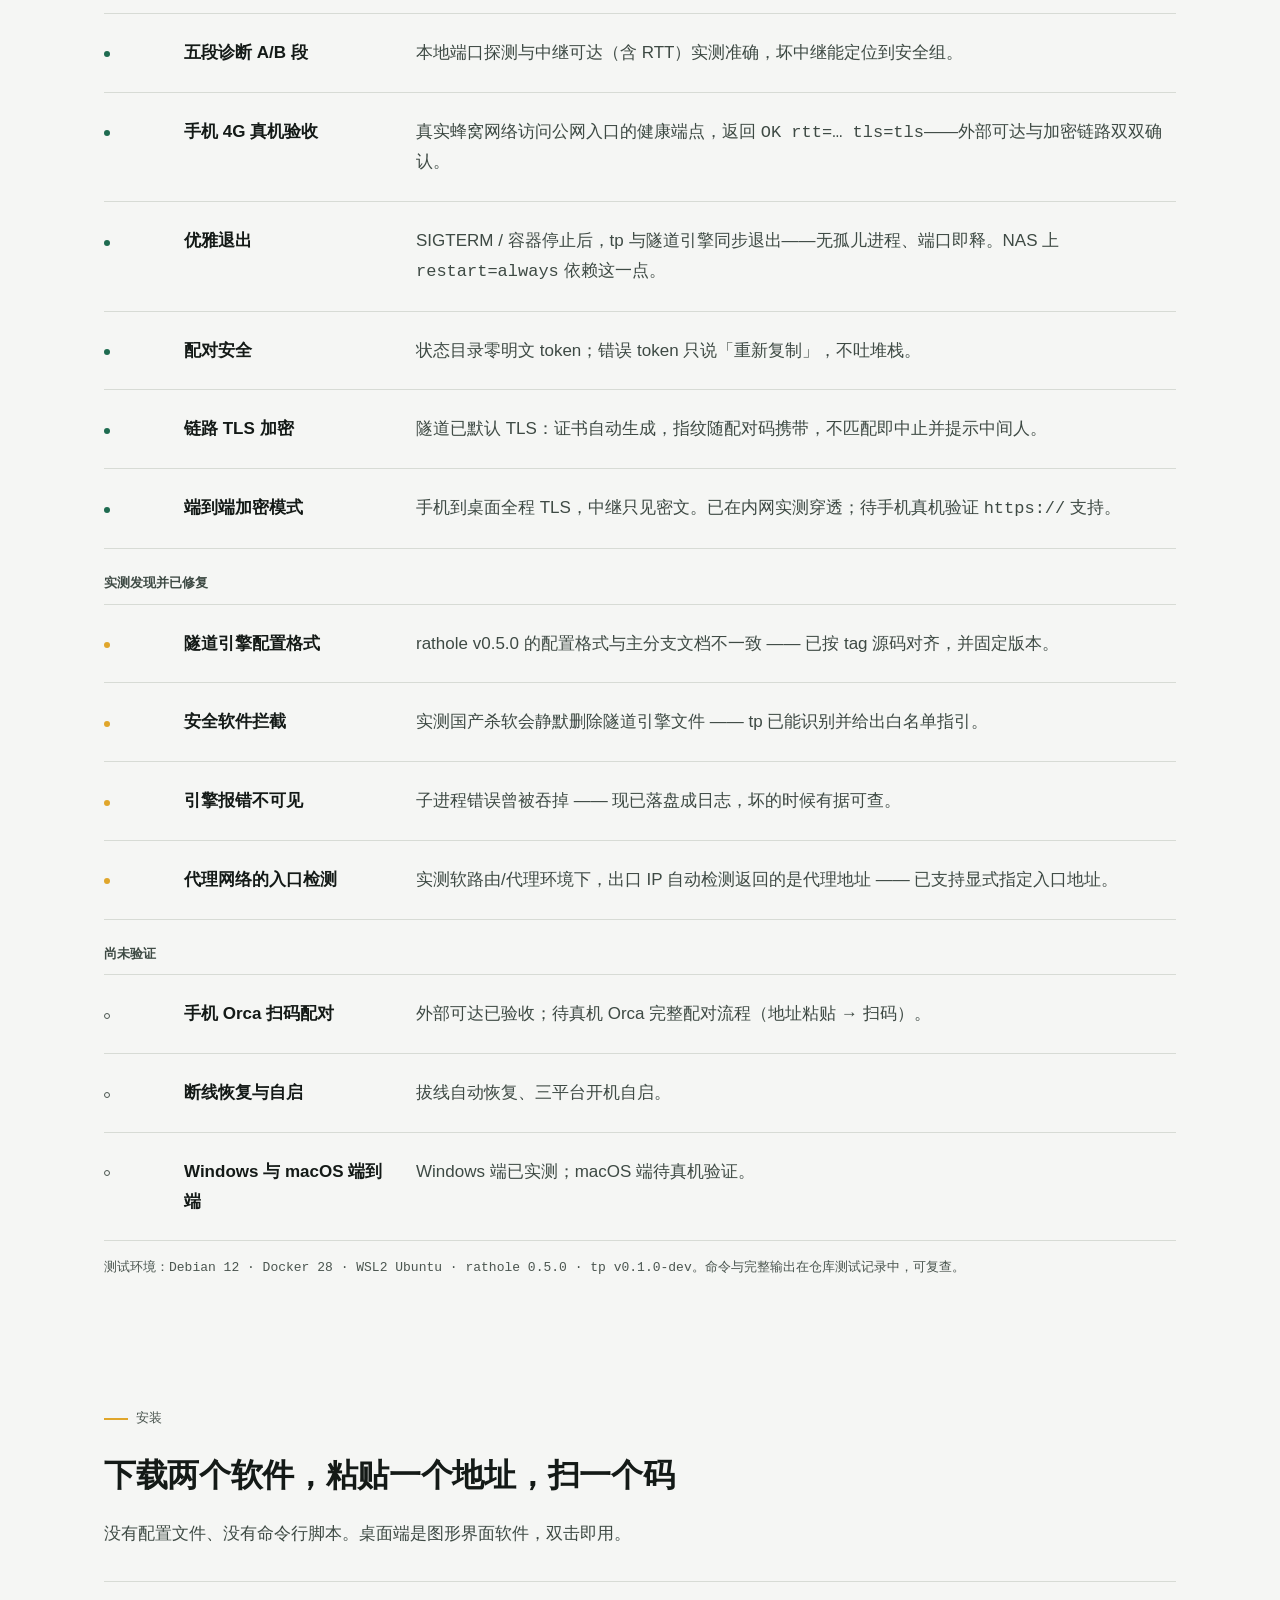
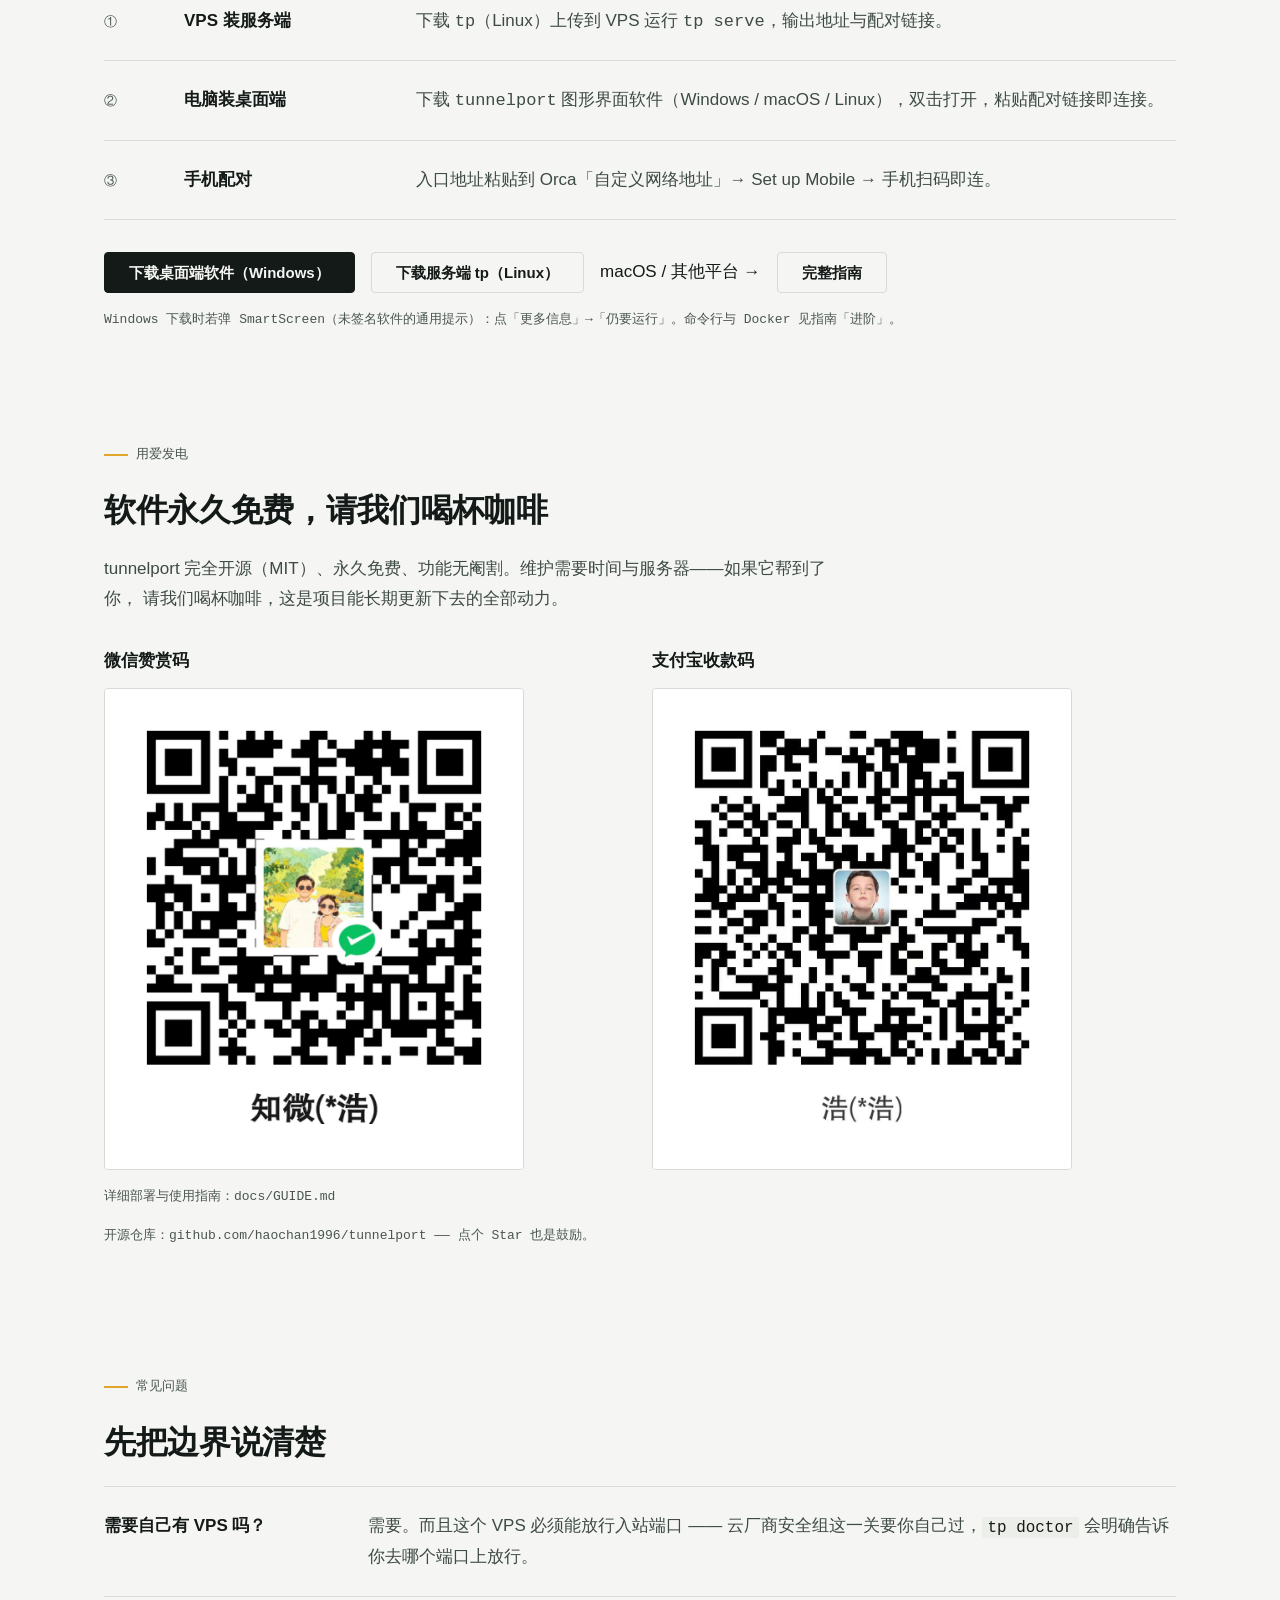
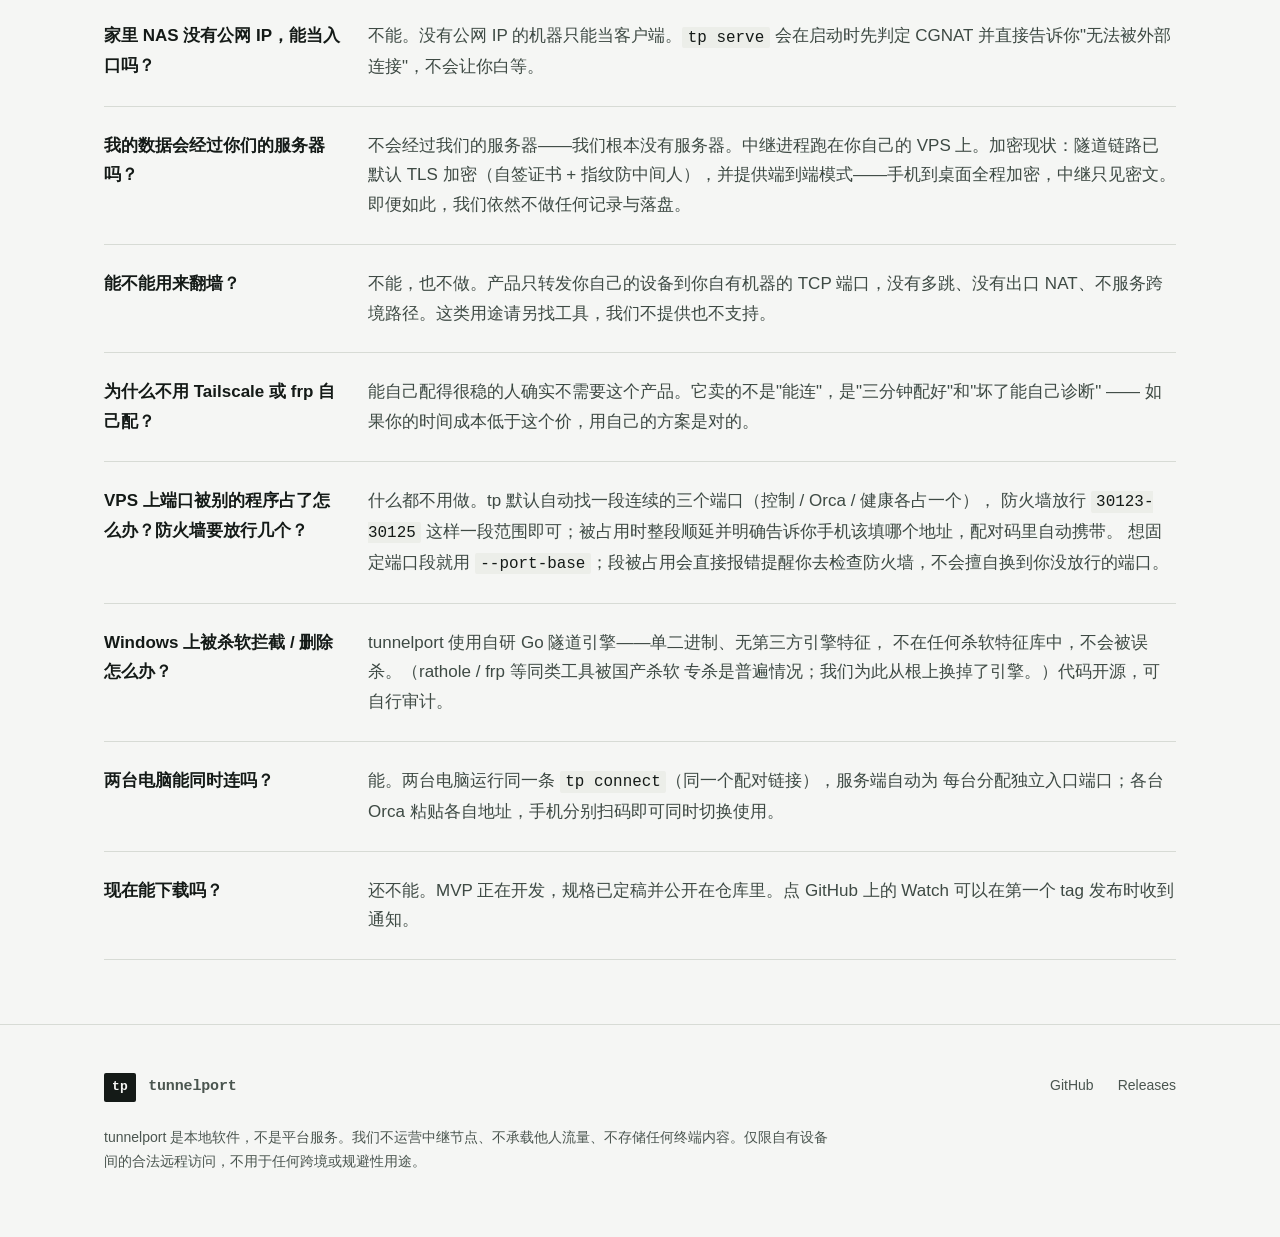
==== commit 23b35c8d: "docs: 开源化脱敏 —— 删除内部 PRD，清理私有仓遗留表述 - 删除 PRD-MVP-Orca稳定接入.md（内部产品文档：商业模式沿革/内部决策/私有仓名） - README 重写：旧「内部" ====
--- a/site/index.html
+++ b/site/index.html
@@ -289,12 +289,12 @@
             <div class="row">
               <span class="row__idx"><span class="dot dot--todo"></span></span>
               <span class="row__key">断线恢复与自启</span>
-              <span class="row__val">拔线 30s 自动恢复、三平台开机自启，W2 验证。</span>
+              <span class="row__val">拔线自动恢复、三平台开机自启。</span>
             </div>
             <div class="row">
               <span class="row__idx"><span class="dot dot--todo"></span></span>
               <span class="row__key">Windows 与 macOS 端到端</span>
-              <span class="row__val">当前 Linux 先行；桌面双端在 W2 补齐。</span>
+              <span class="row__val">Windows 端已实测；macOS 端待真机验证。</span>
             </div>
           </div>
 
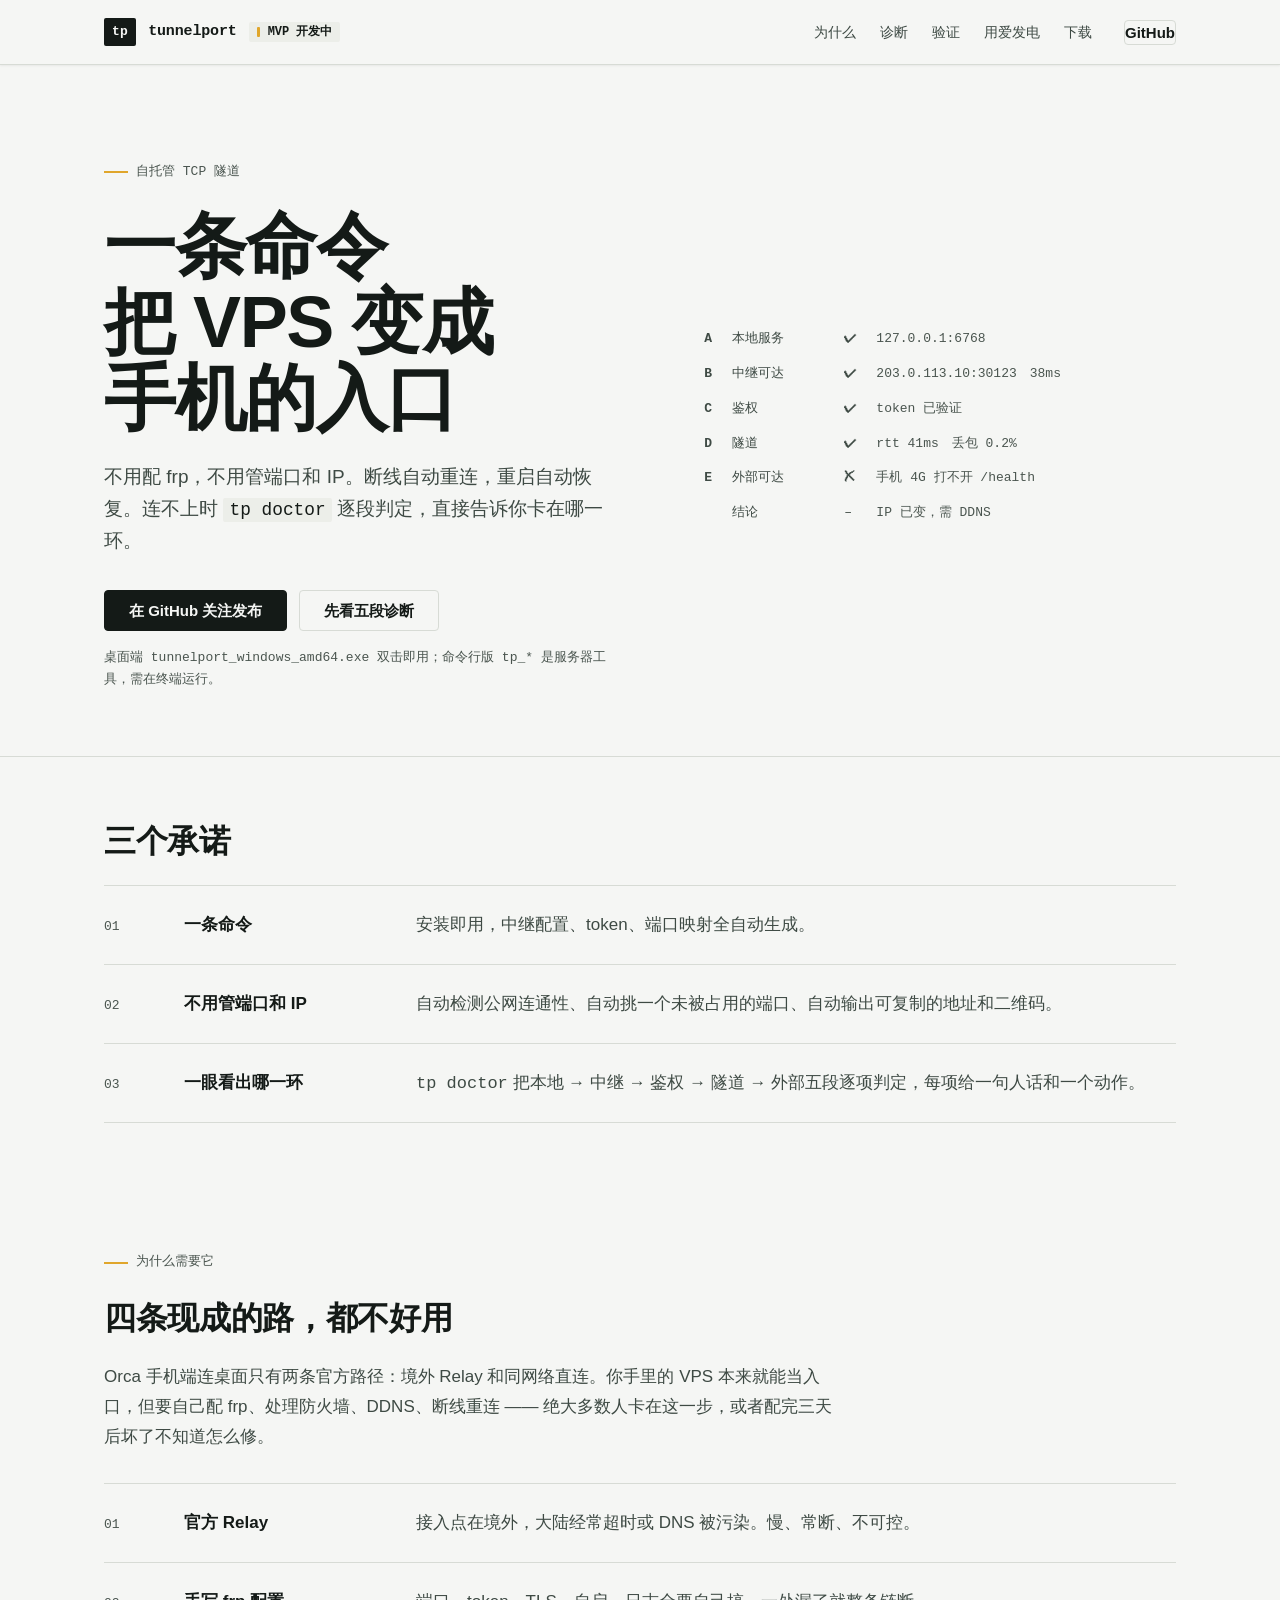
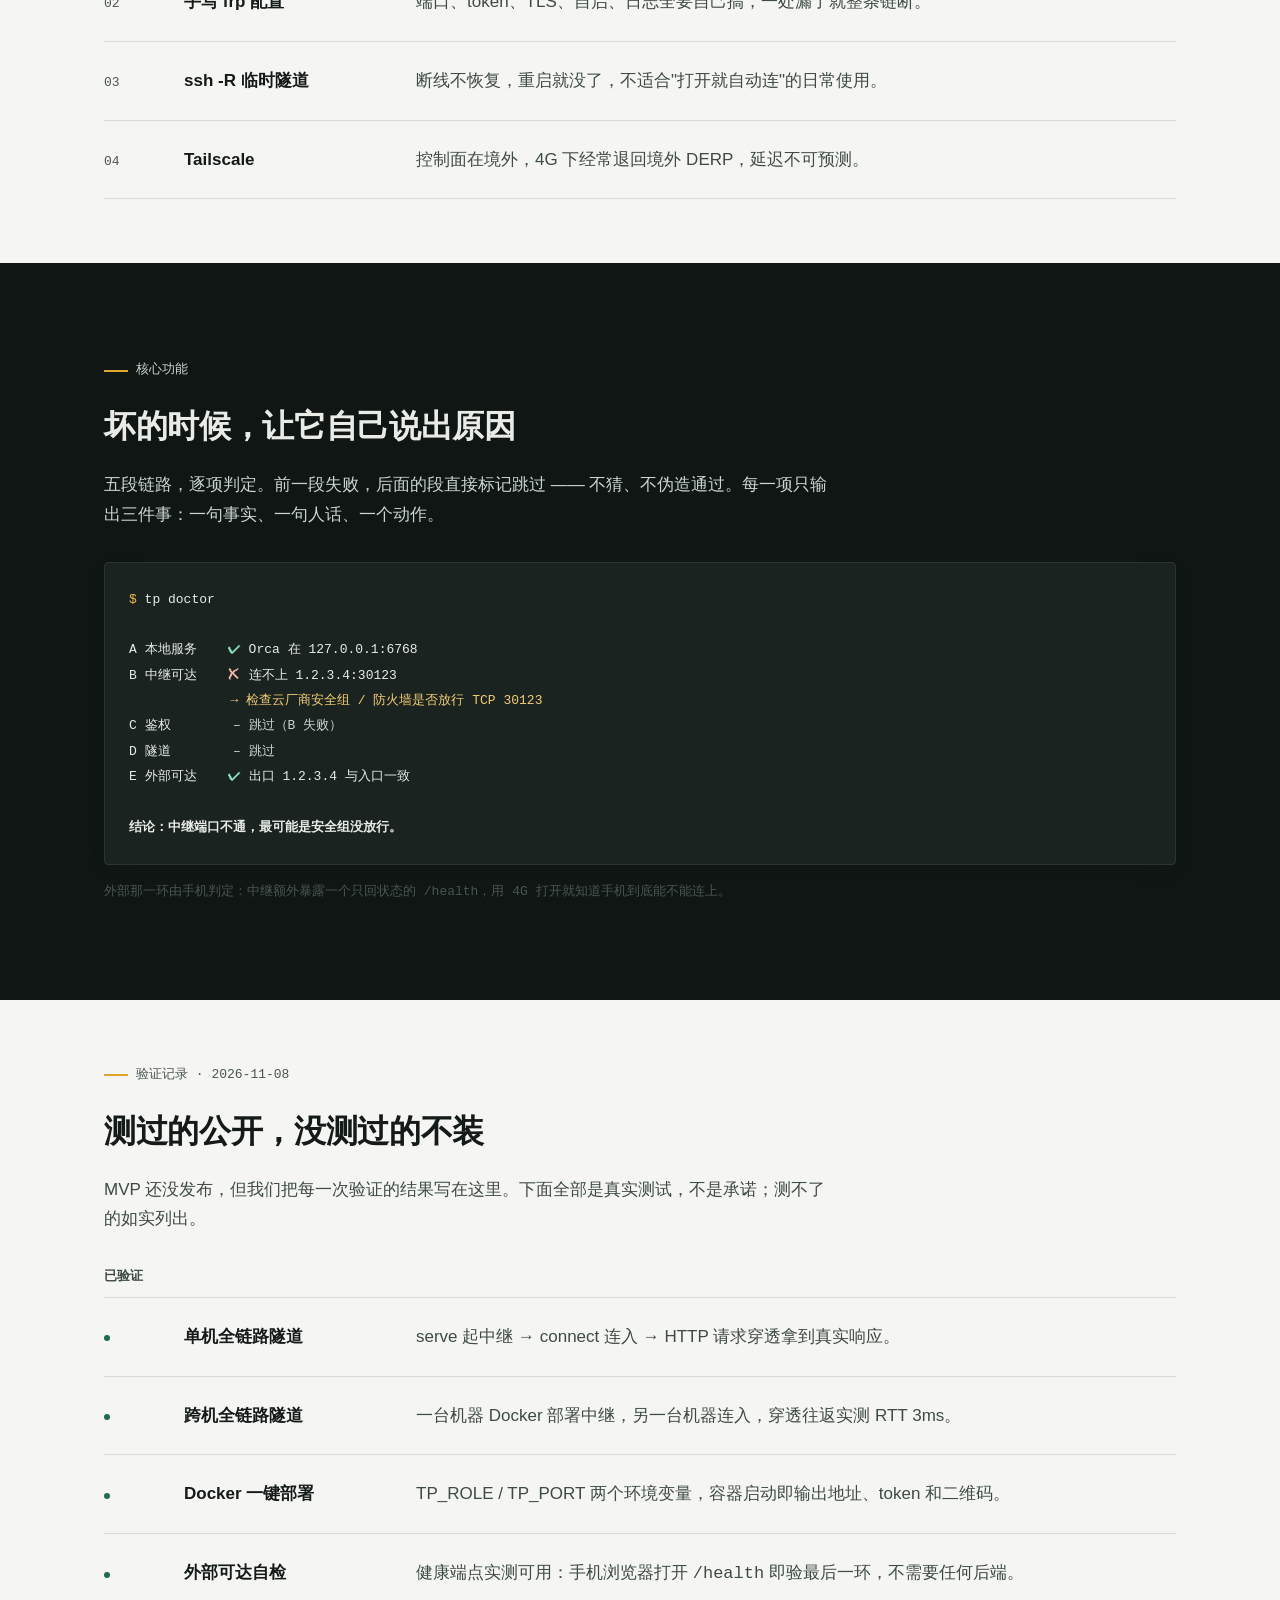
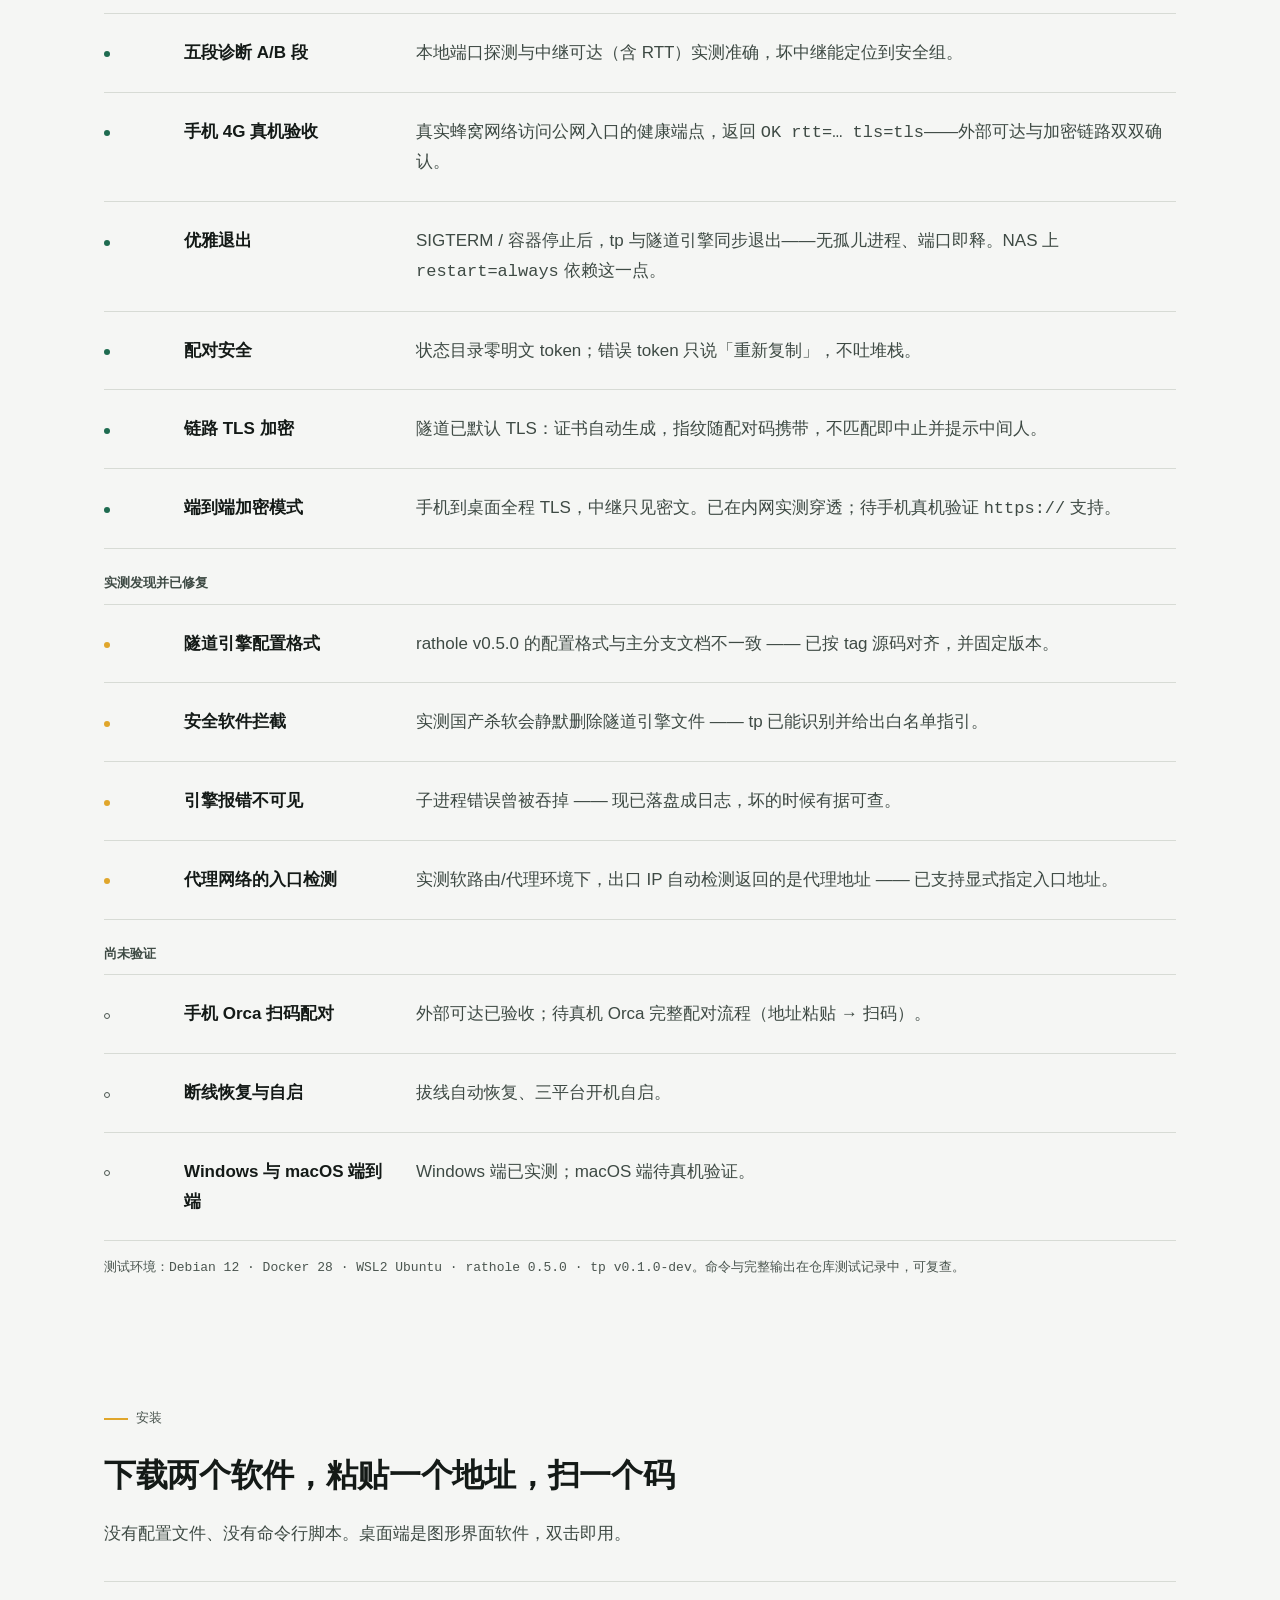
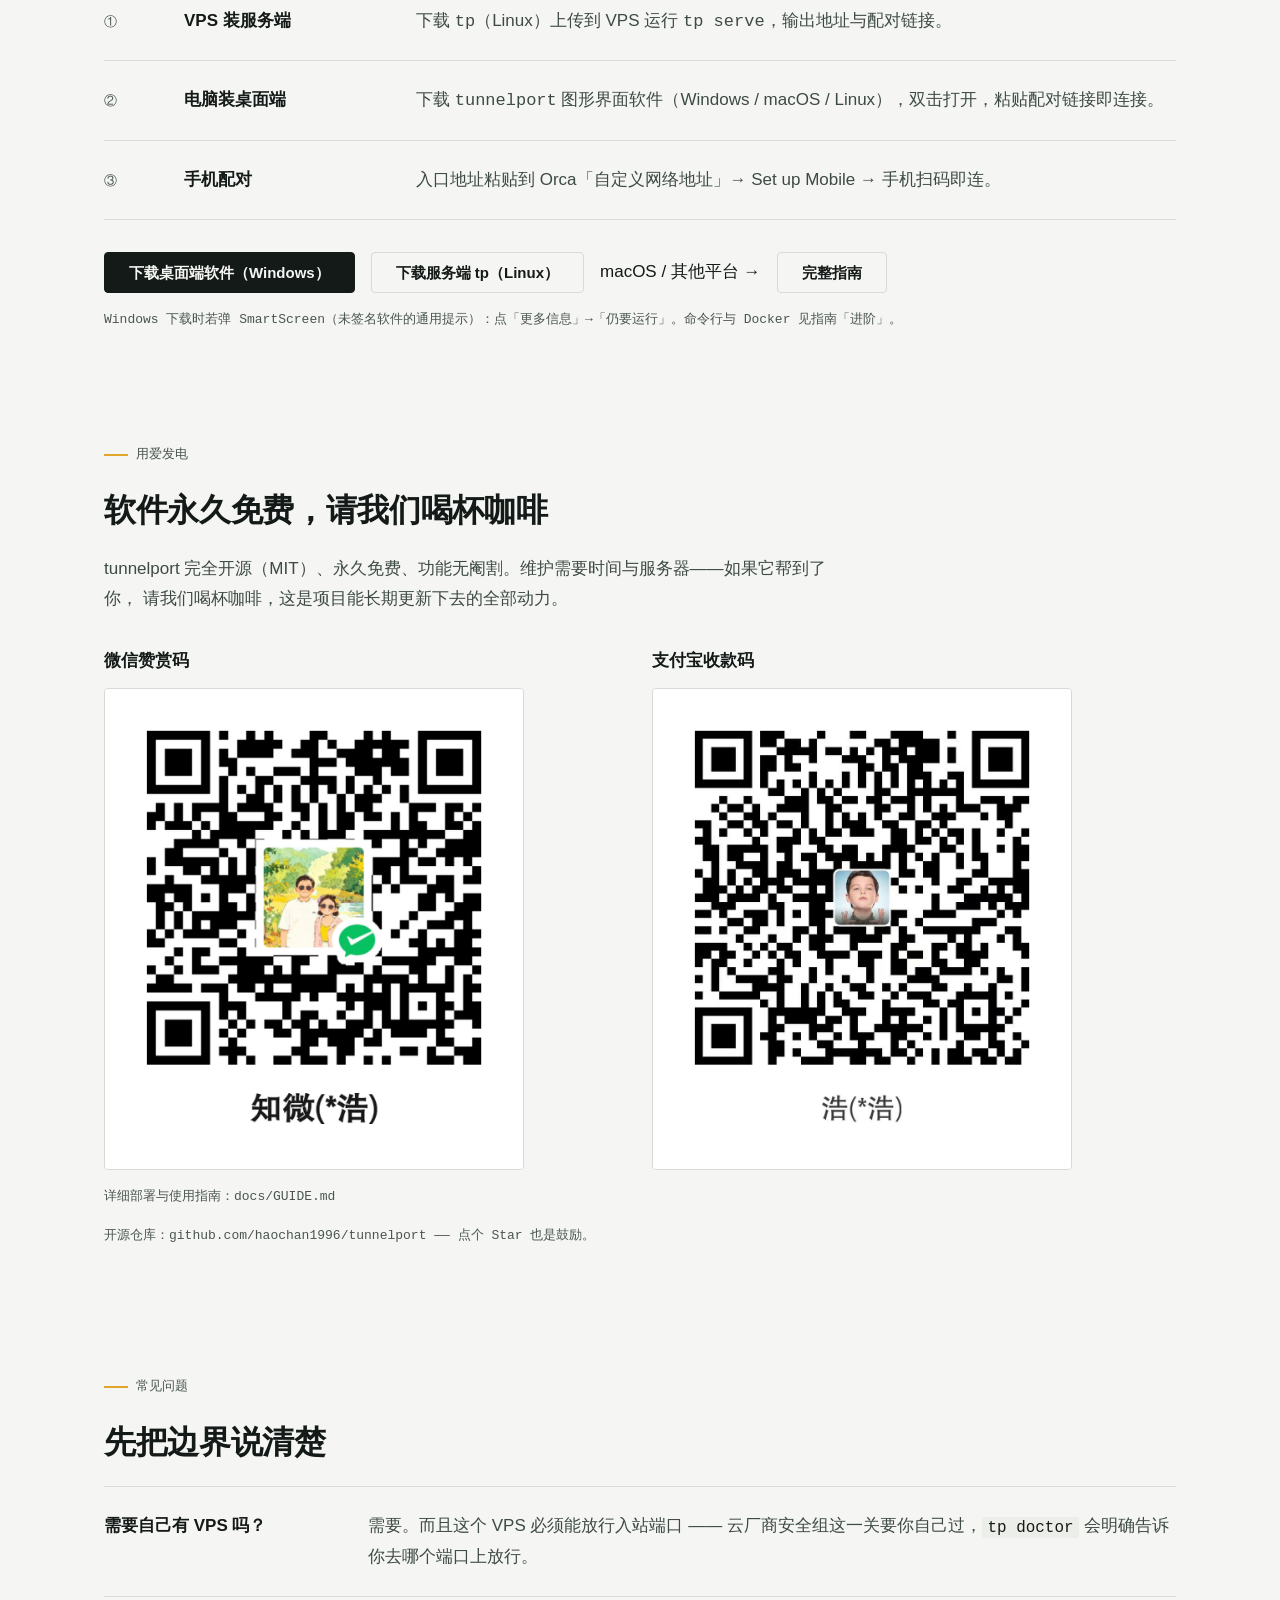
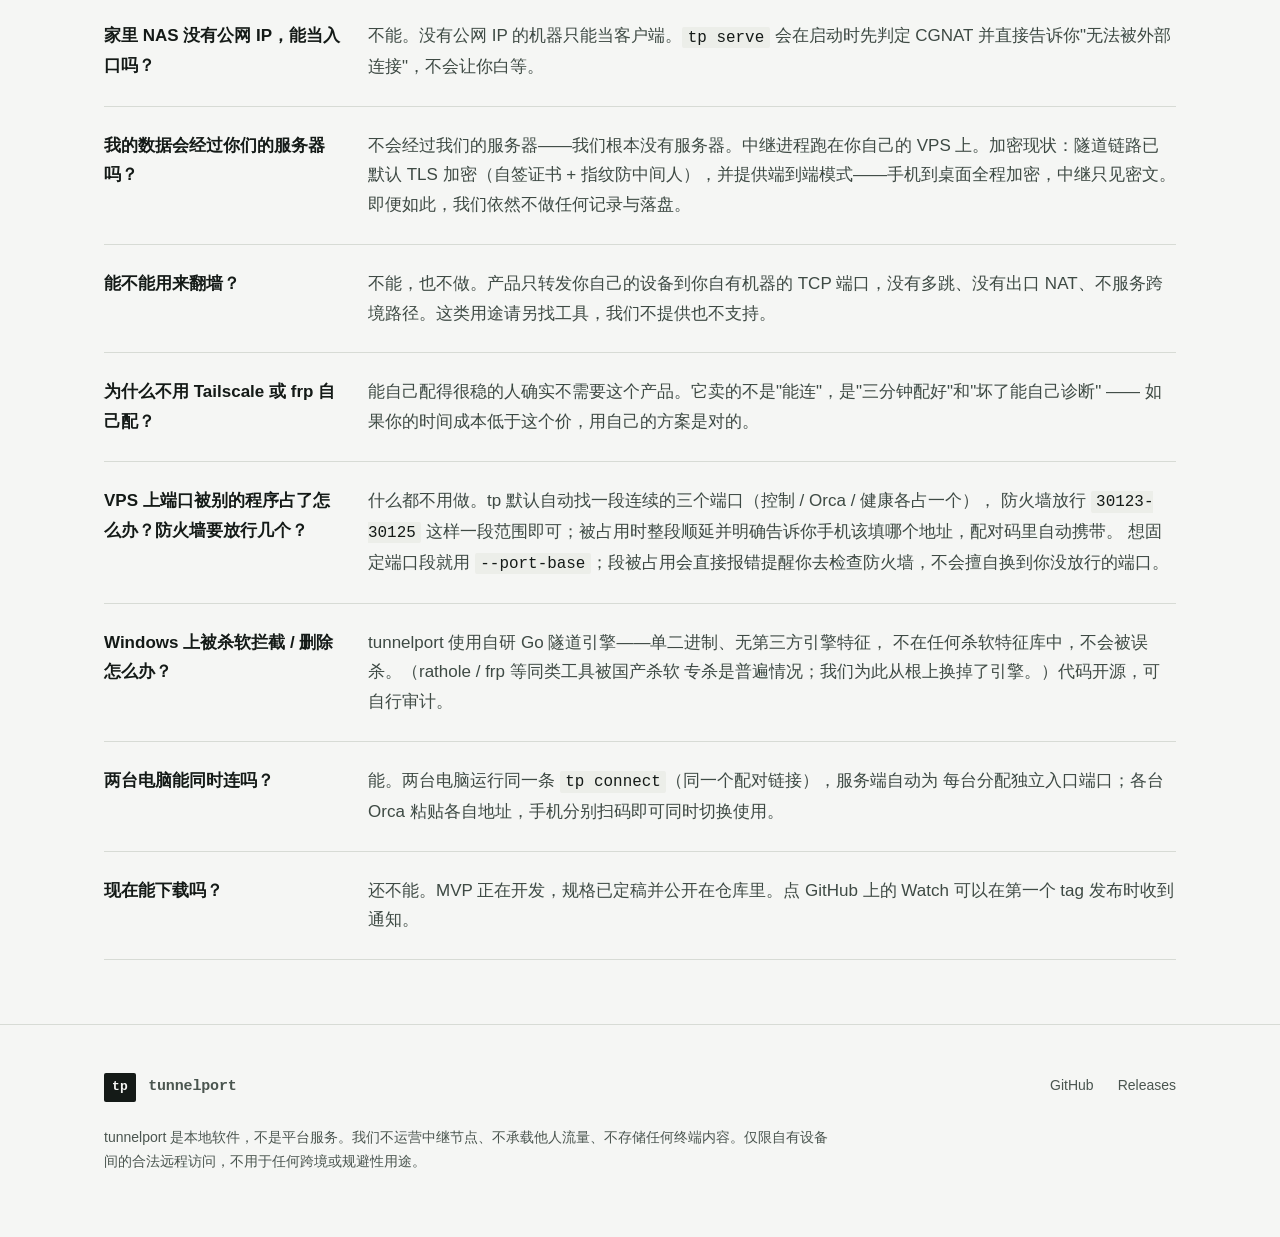
==== commit e4382178: "chore: 深度清扫 —— 移除误入库的 14.8MB 二进制 + 漏网假 IP - git rm tp（Mach-O arm64 构建产物误入库根目录）；.gitignore 加 /tp 等根级产" ====
--- a/site/index.html
+++ b/site/index.html
@@ -73,7 +73,7 @@
               <span class="readout__seg">B</span>
               <span class="readout__name">中继可达</span>
               <span class="readout__mark">✔</span>
-              <span class="readout__val">47.98.12.34:30123　38ms</span>
+              <span class="readout__val">203.0.113.10:30123　38ms</span>
             </div>
             <div class="readout__row readout__row--ok">
               <span class="readout__seg">C</span>
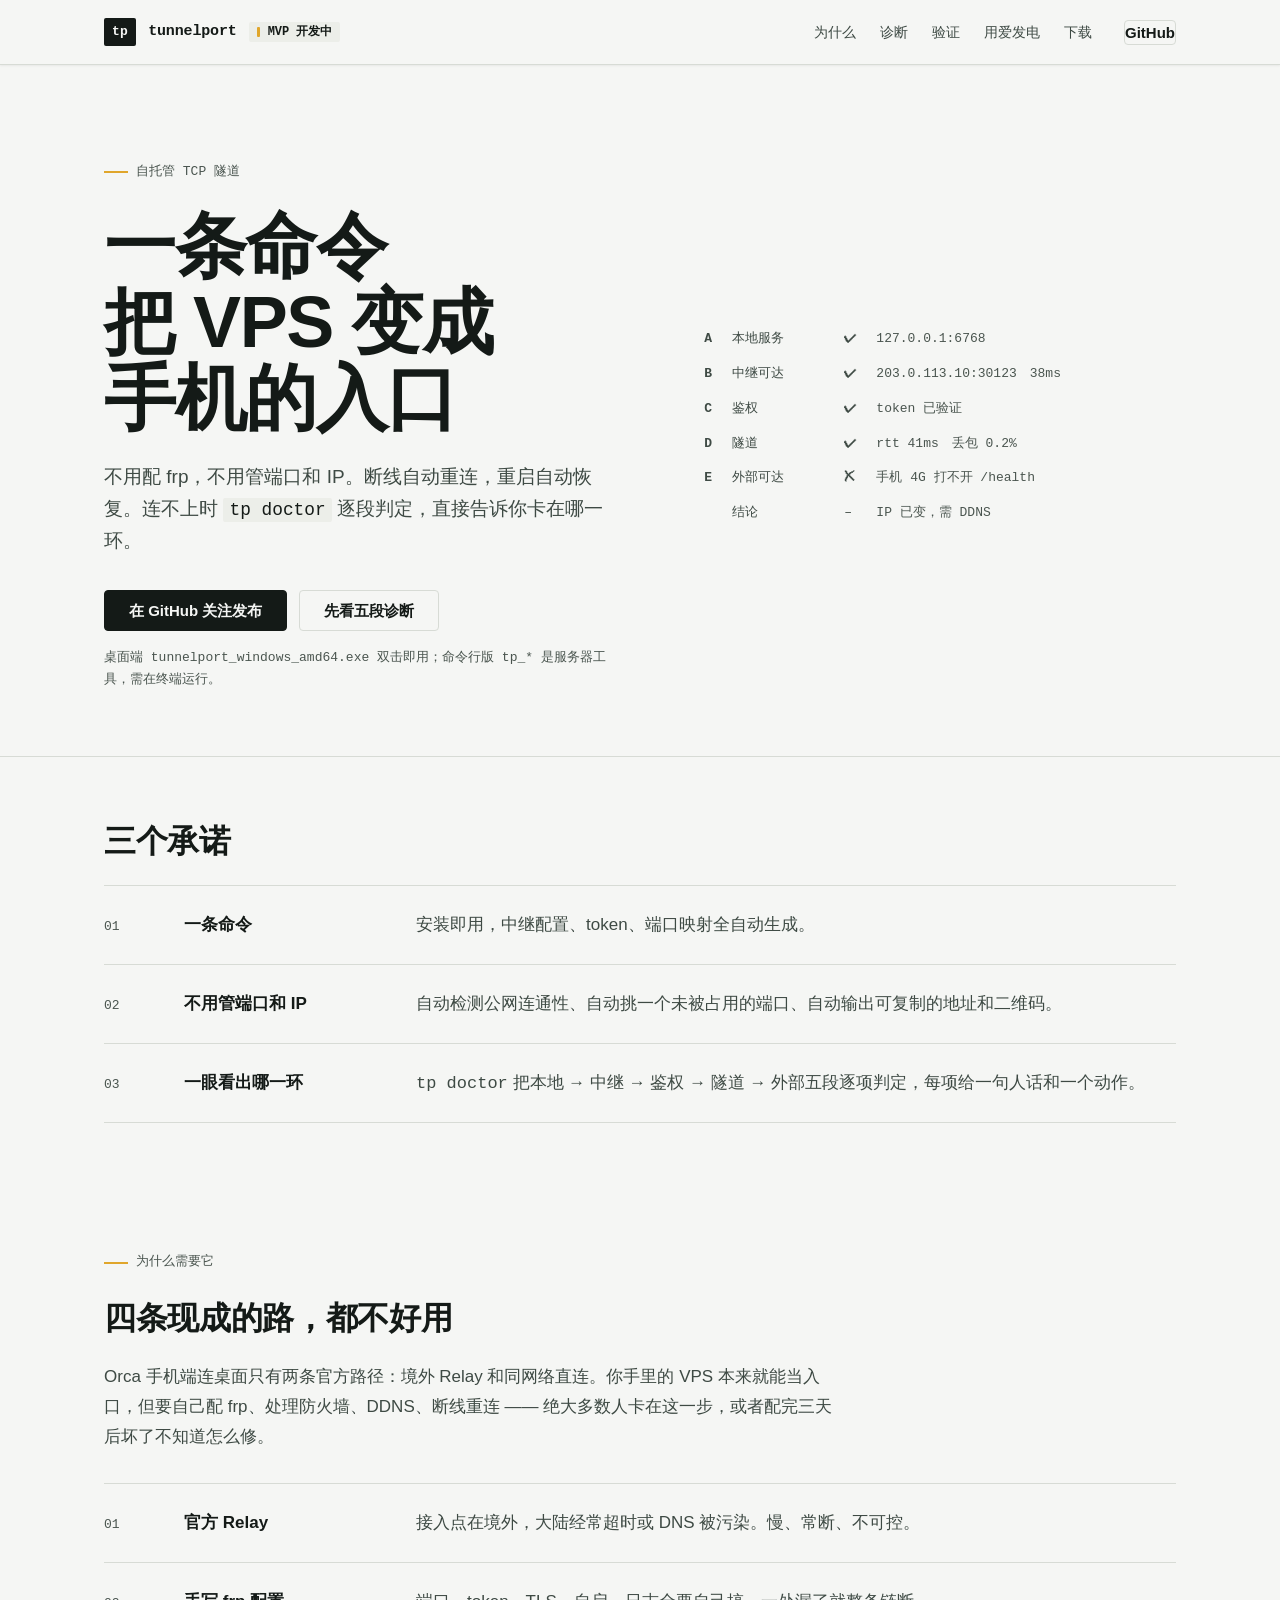
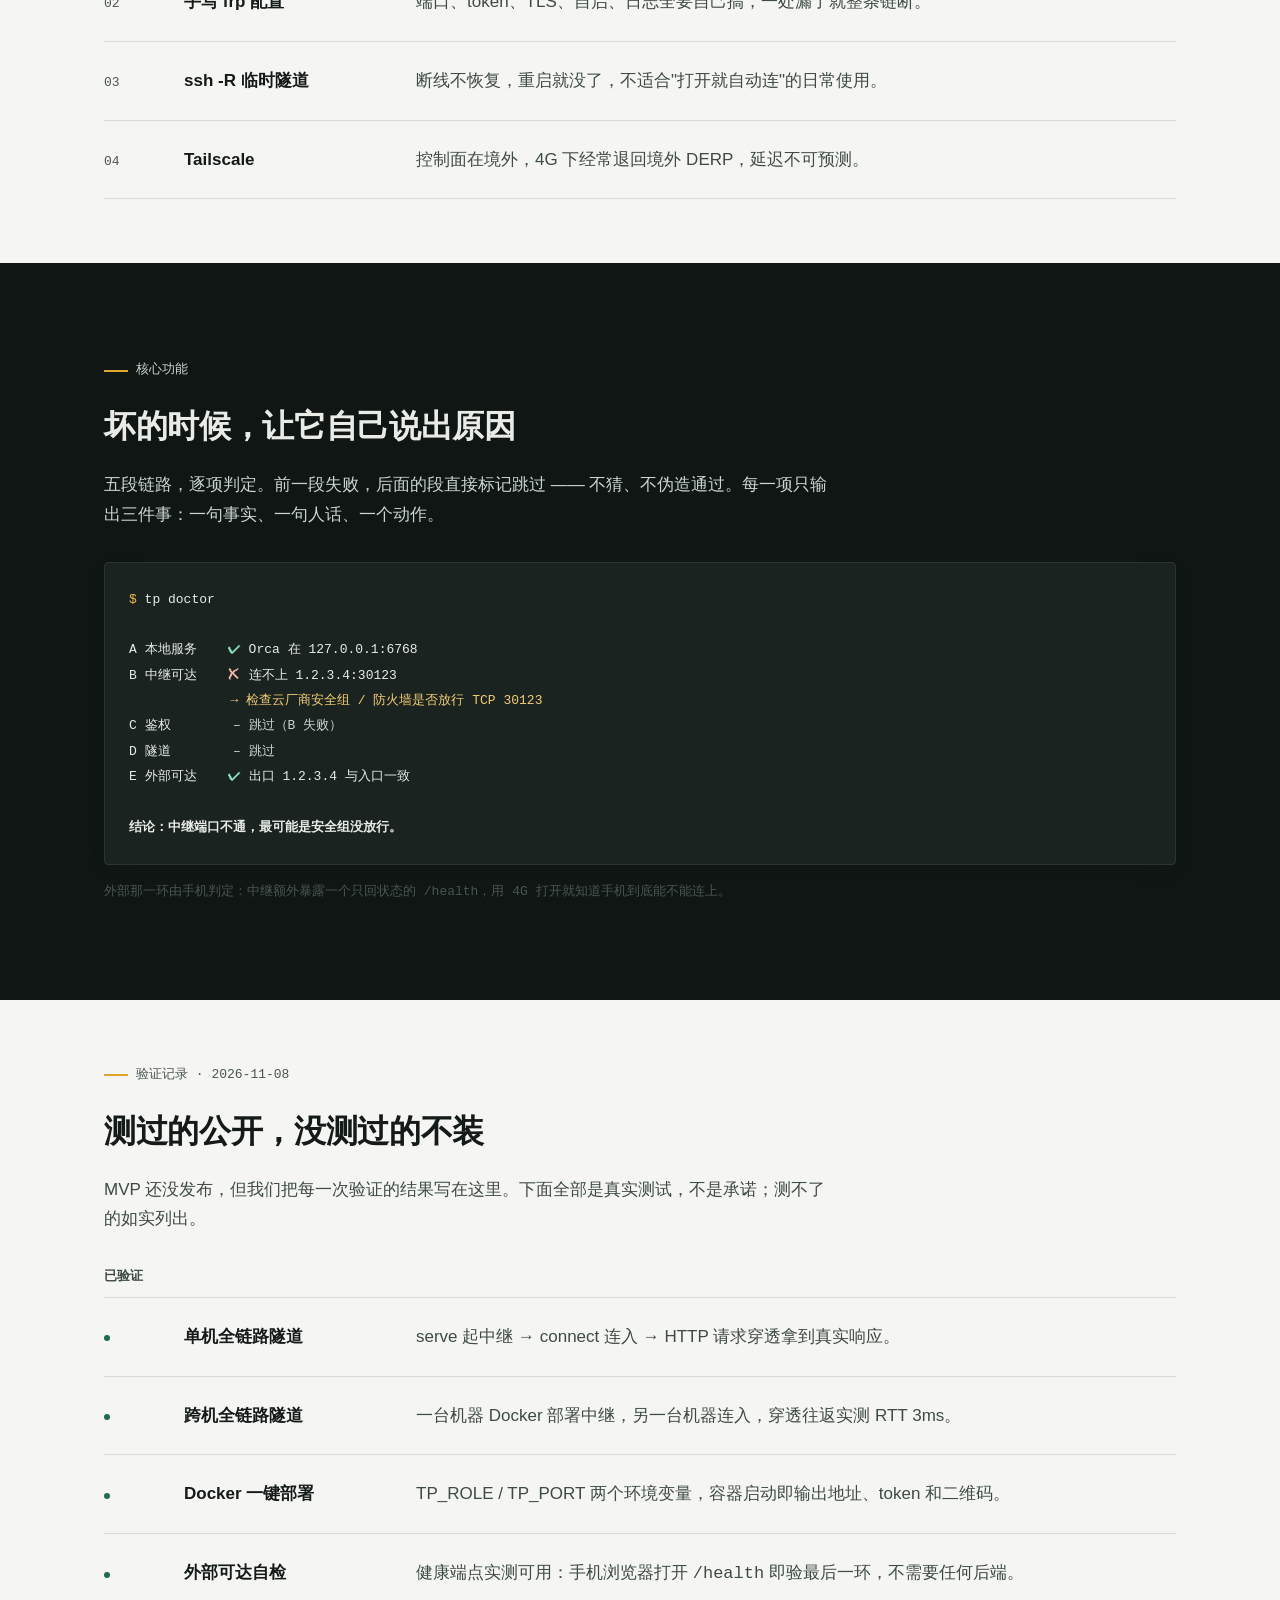
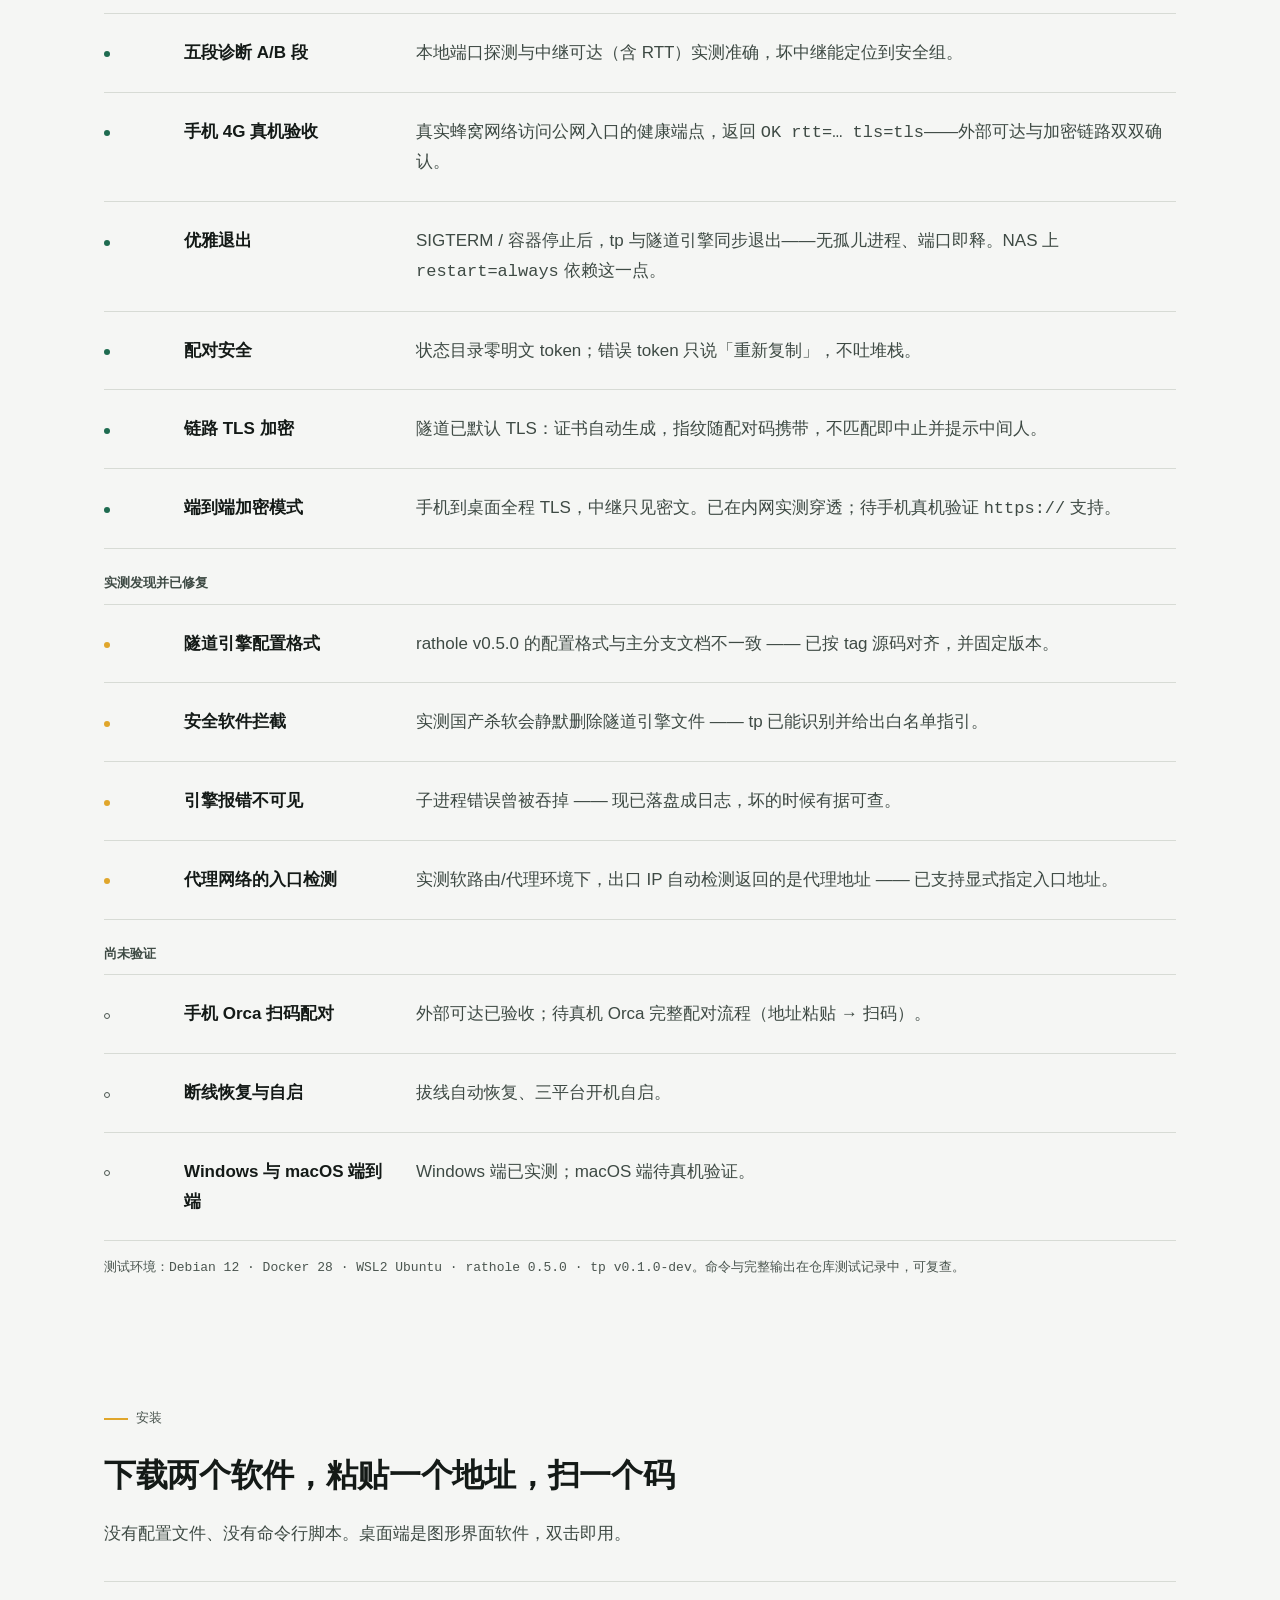
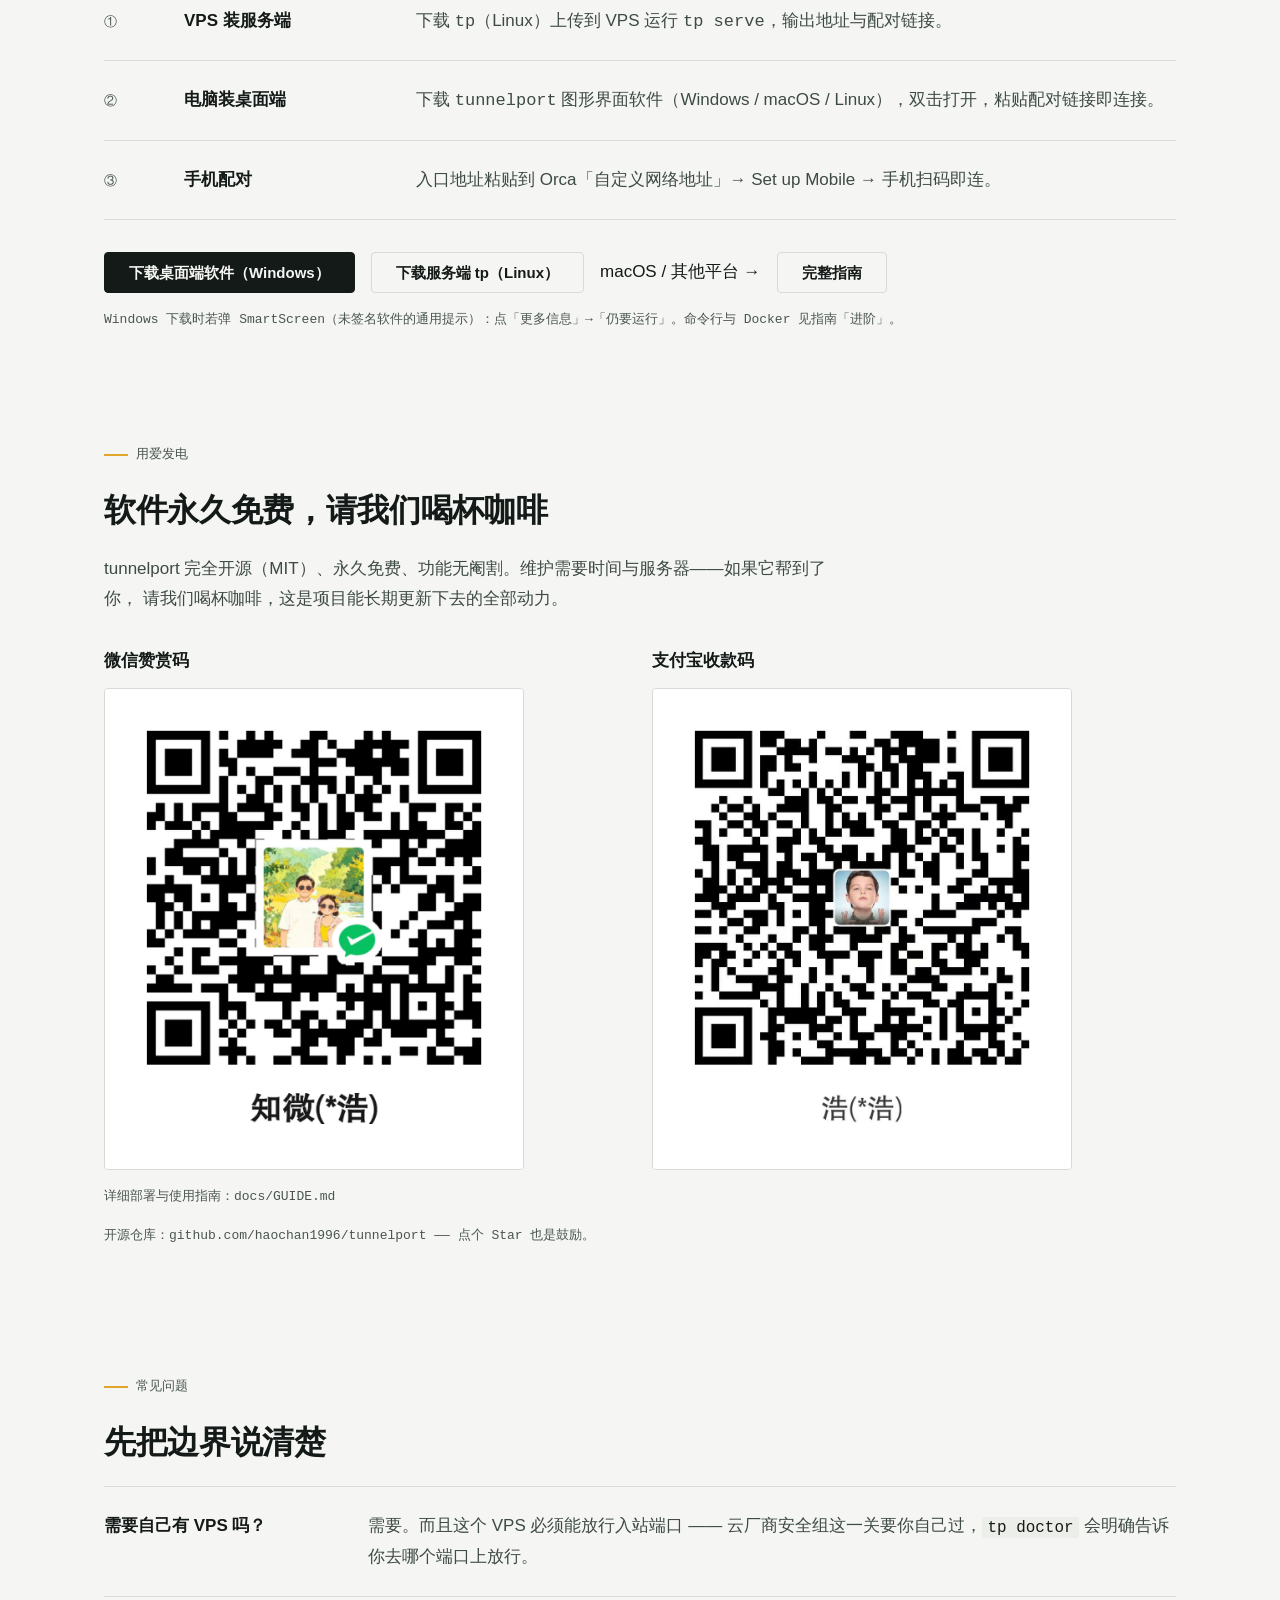
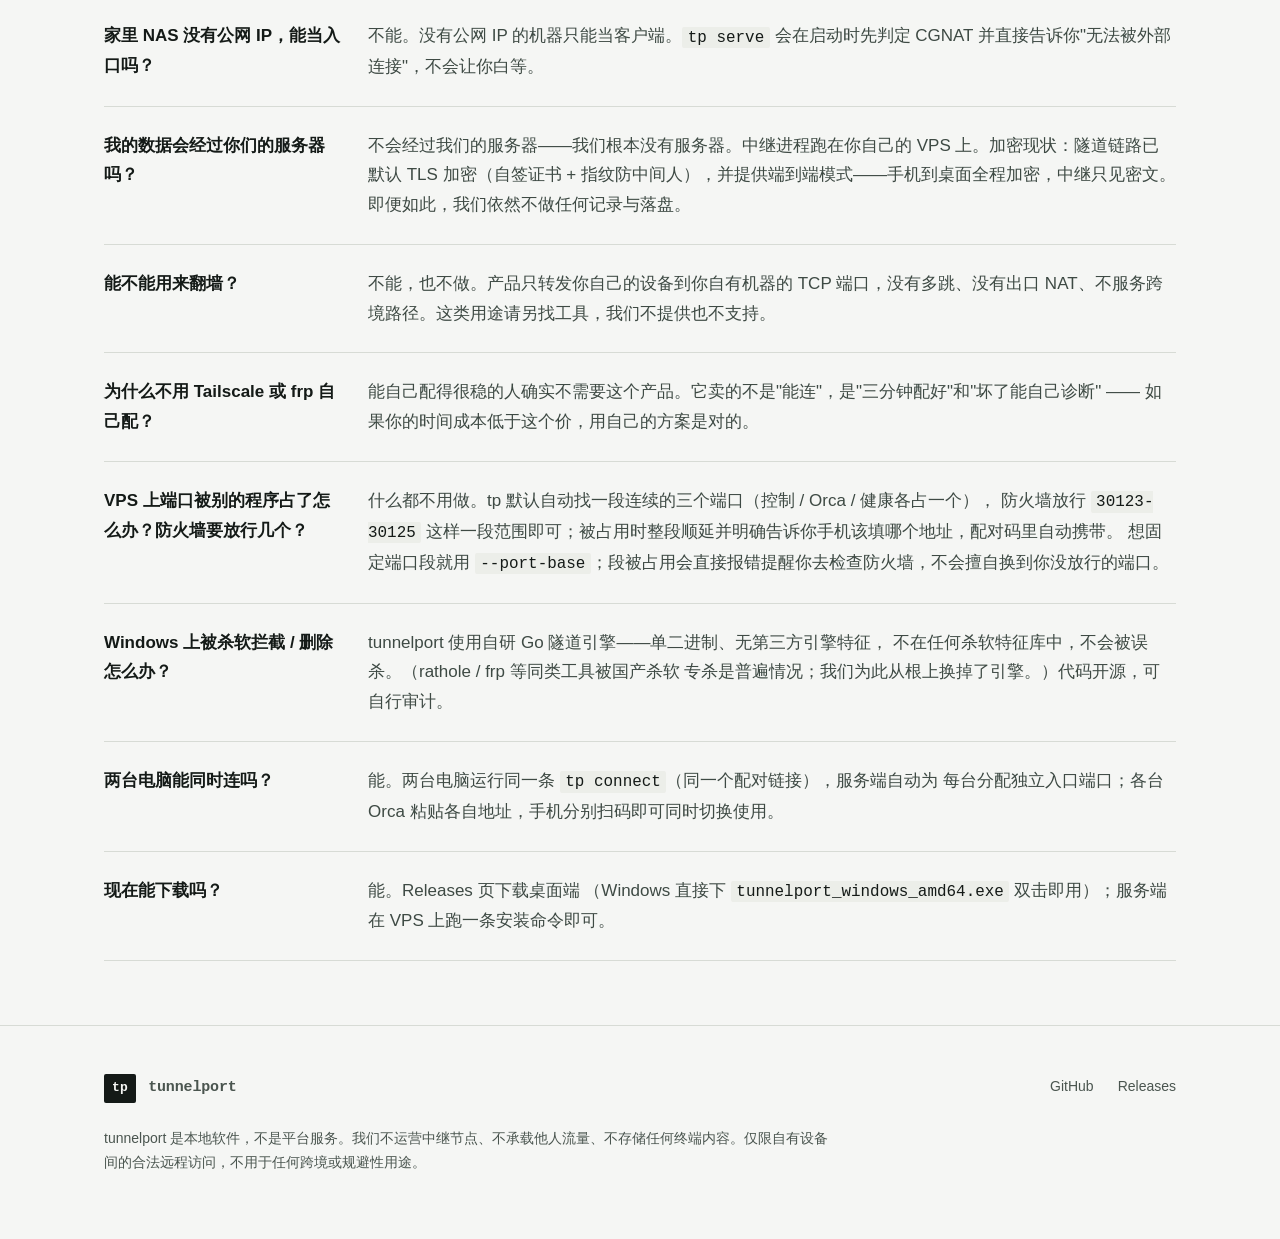
==== commit 895d8713: "docs+chore: 功能与文档双向核对 —— 清除空壳功能与过期承诺 - 删除 tp service 空壳命令（只报错'将在 W2 提供'，属超前承诺+内部黑话外泄） - 站点 FAQ「现在能下载" ====
--- a/site/index.html
+++ b/site/index.html
@@ -436,8 +436,8 @@
             <div class="faq__item">
               <span class="faq__q">现在能下载吗？</span>
               <span class="faq__a"
-                >还不能。MVP 正在开发，规格已定稿并公开在仓库里。点 GitHub 上的 Watch
-                可以在第一个 tag 发布时收到通知。</span
+                >能。<a href="https://github.com/haochan1996/tunnelport/releases/latest">Releases 页</a>下载桌面端
+                （Windows 直接下 <code>tunnelport_windows_amd64.exe</code> 双击即用）；服务端在 VPS 上跑一条安装命令即可。</span
               >
             </div>
           </div>
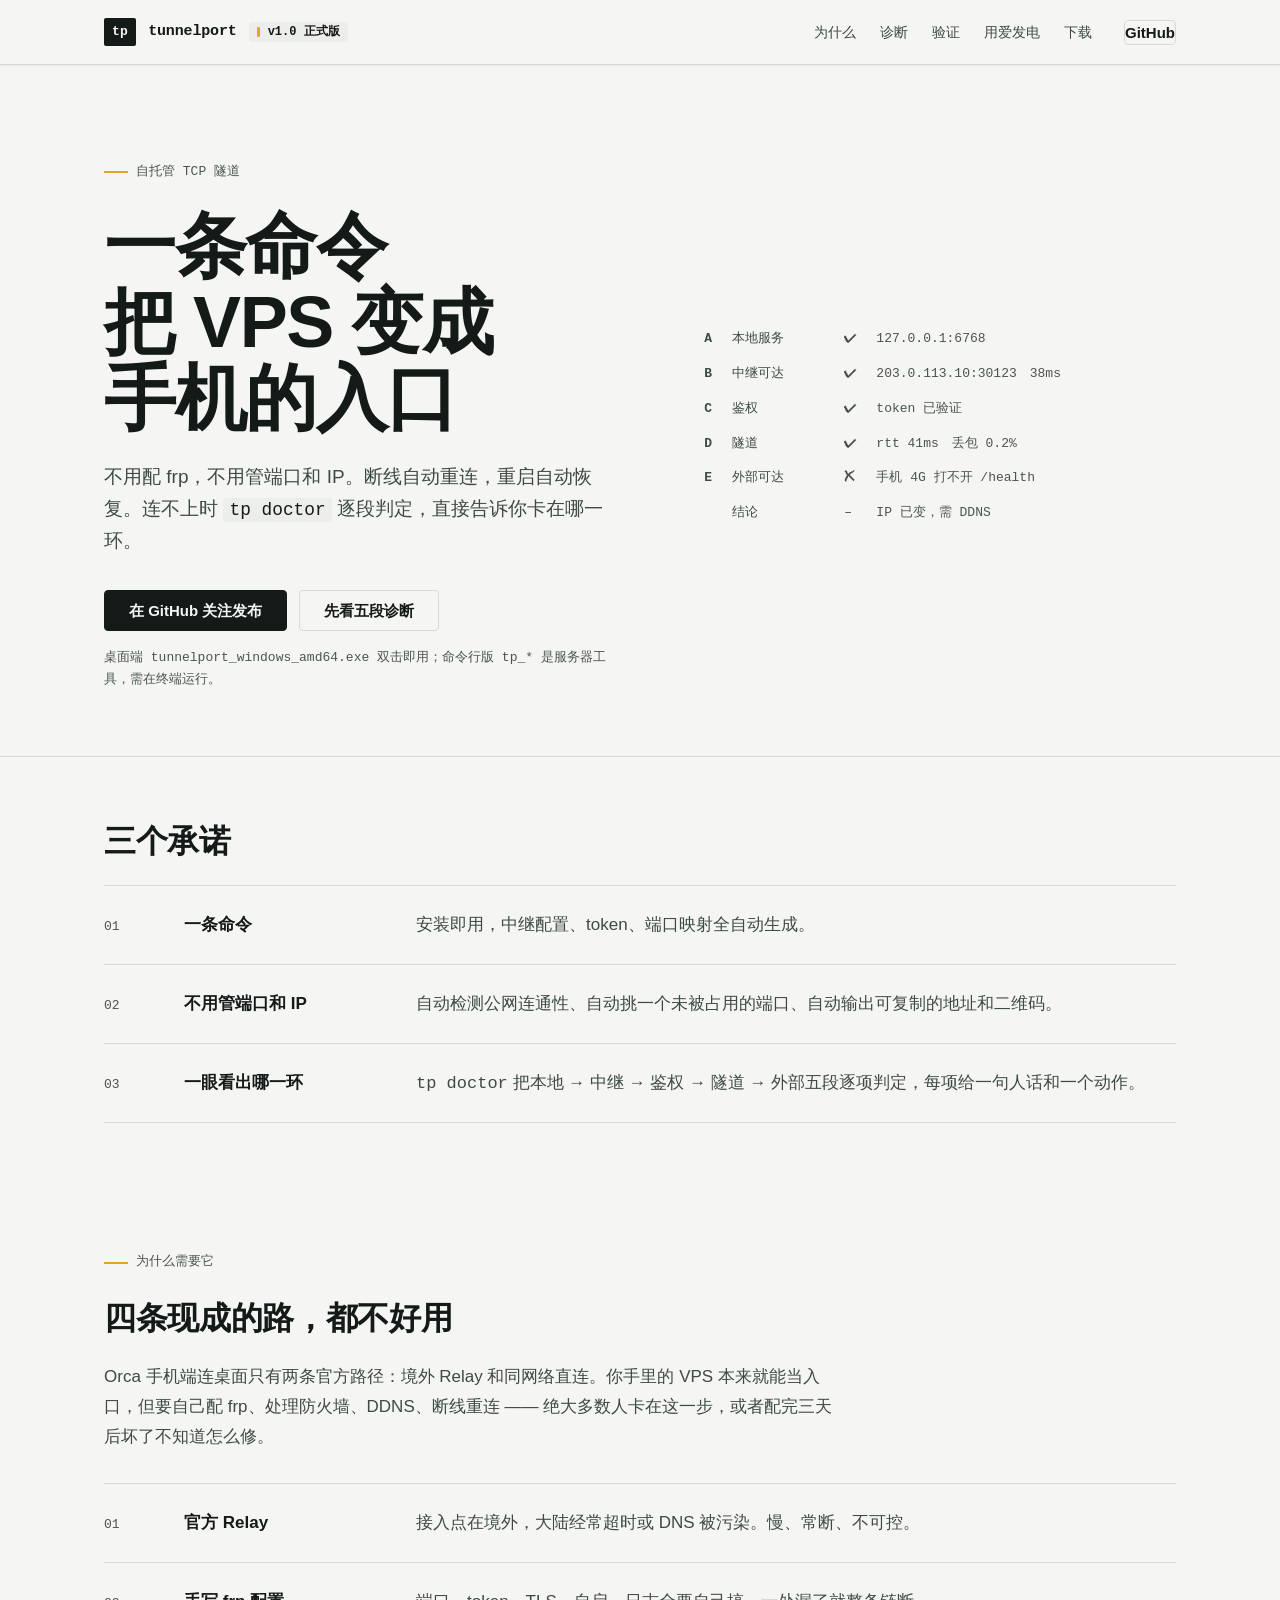
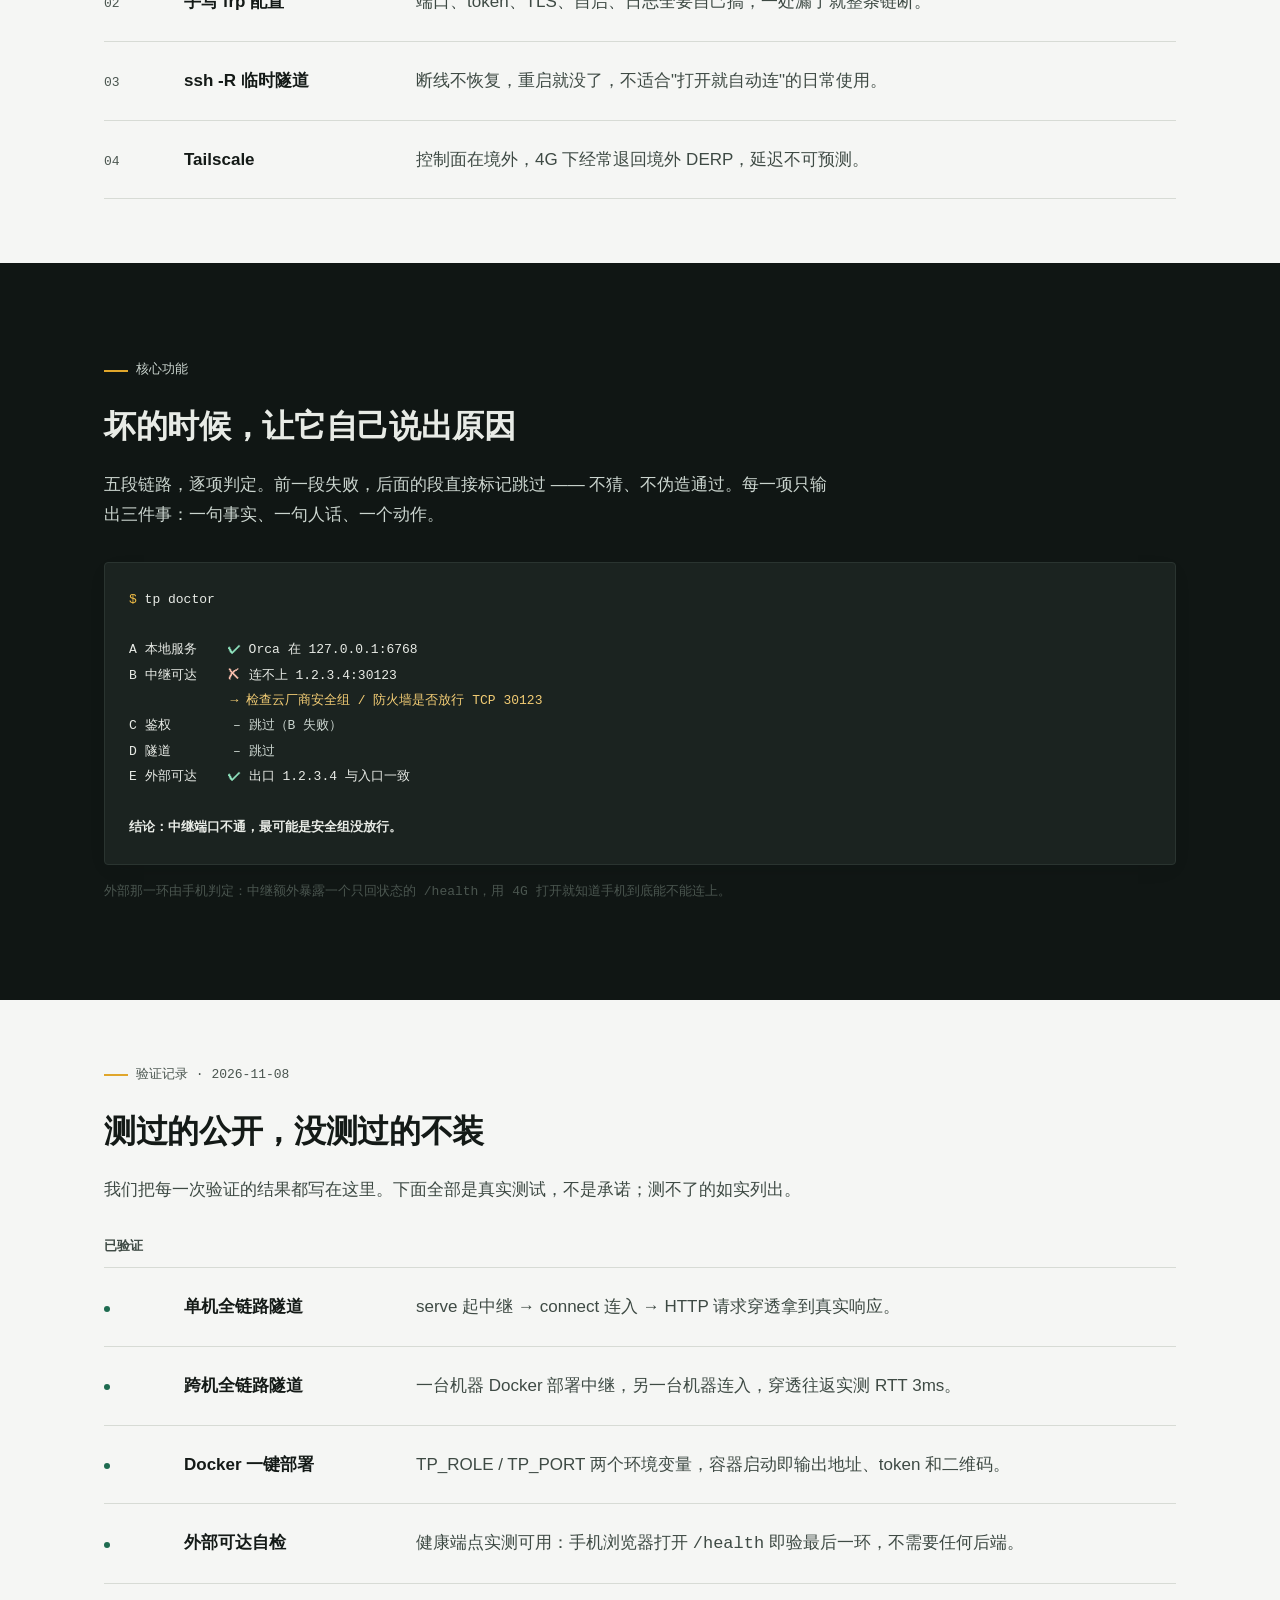
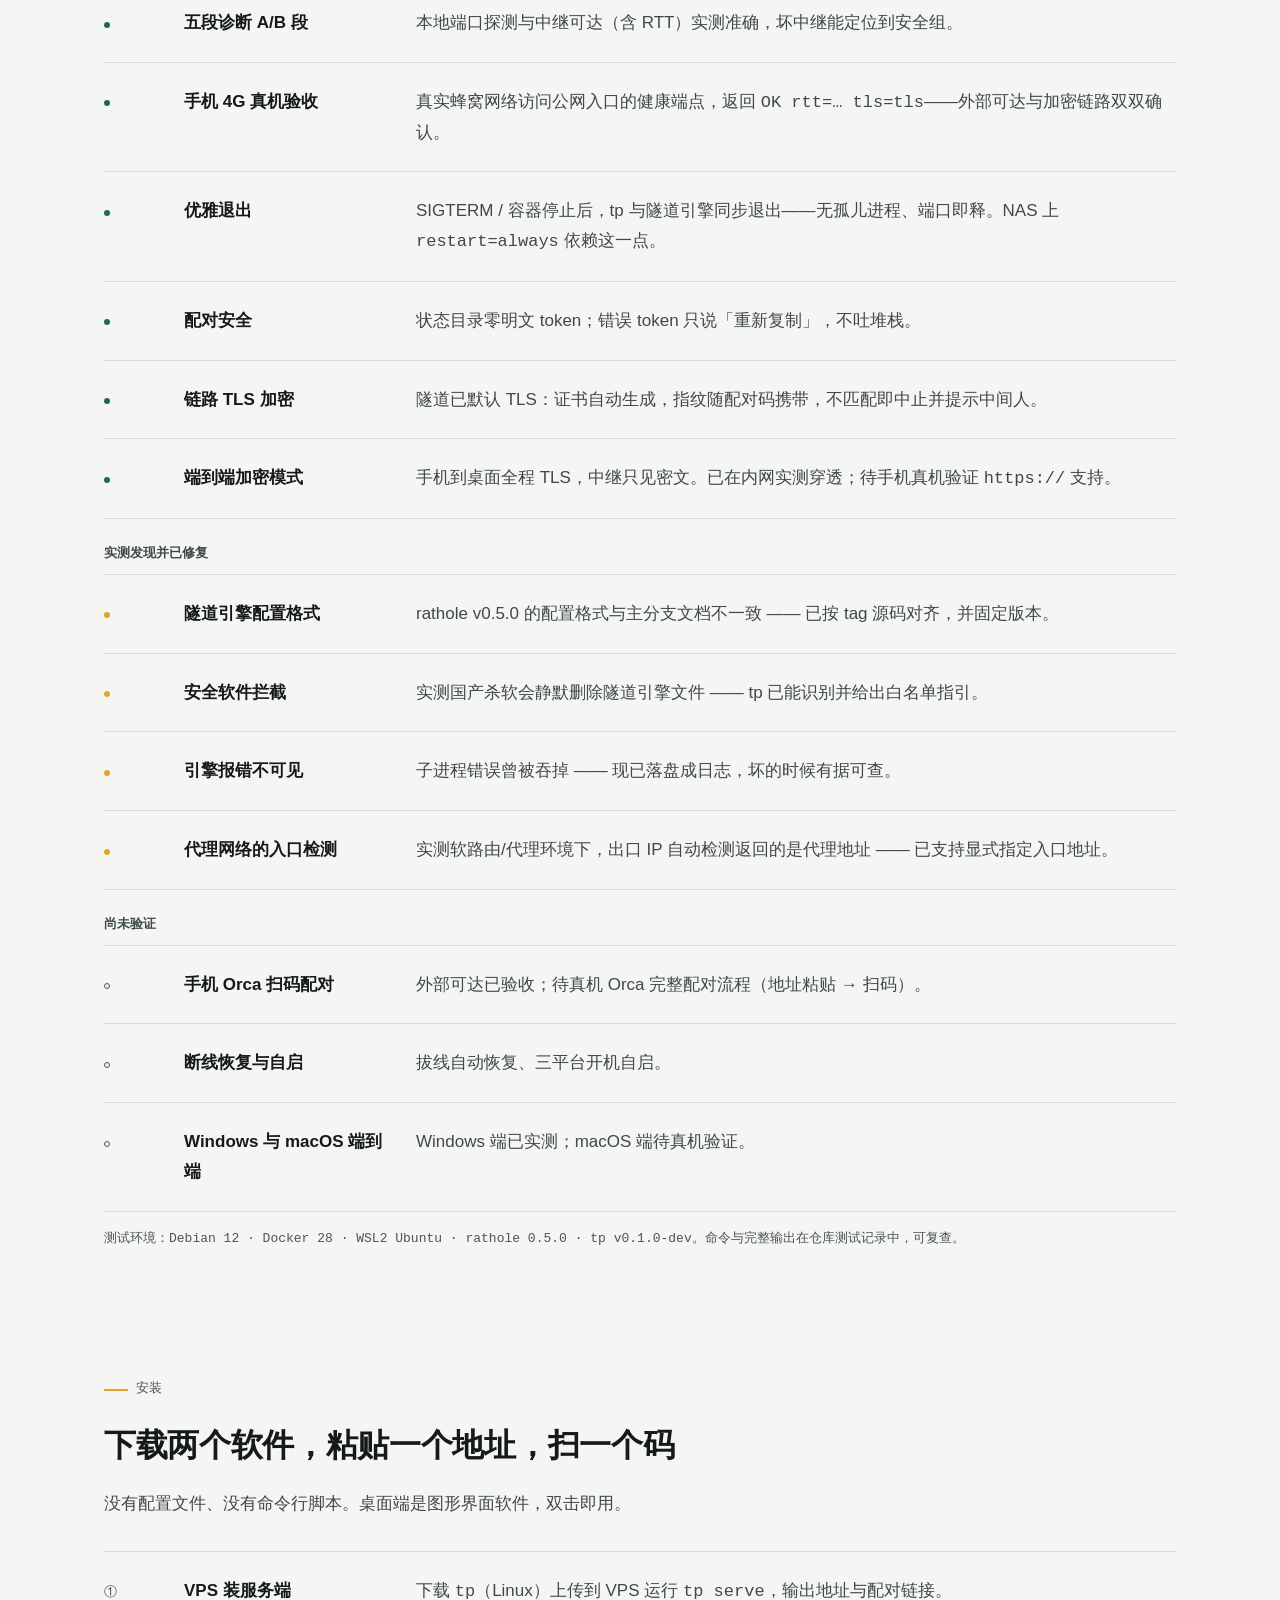
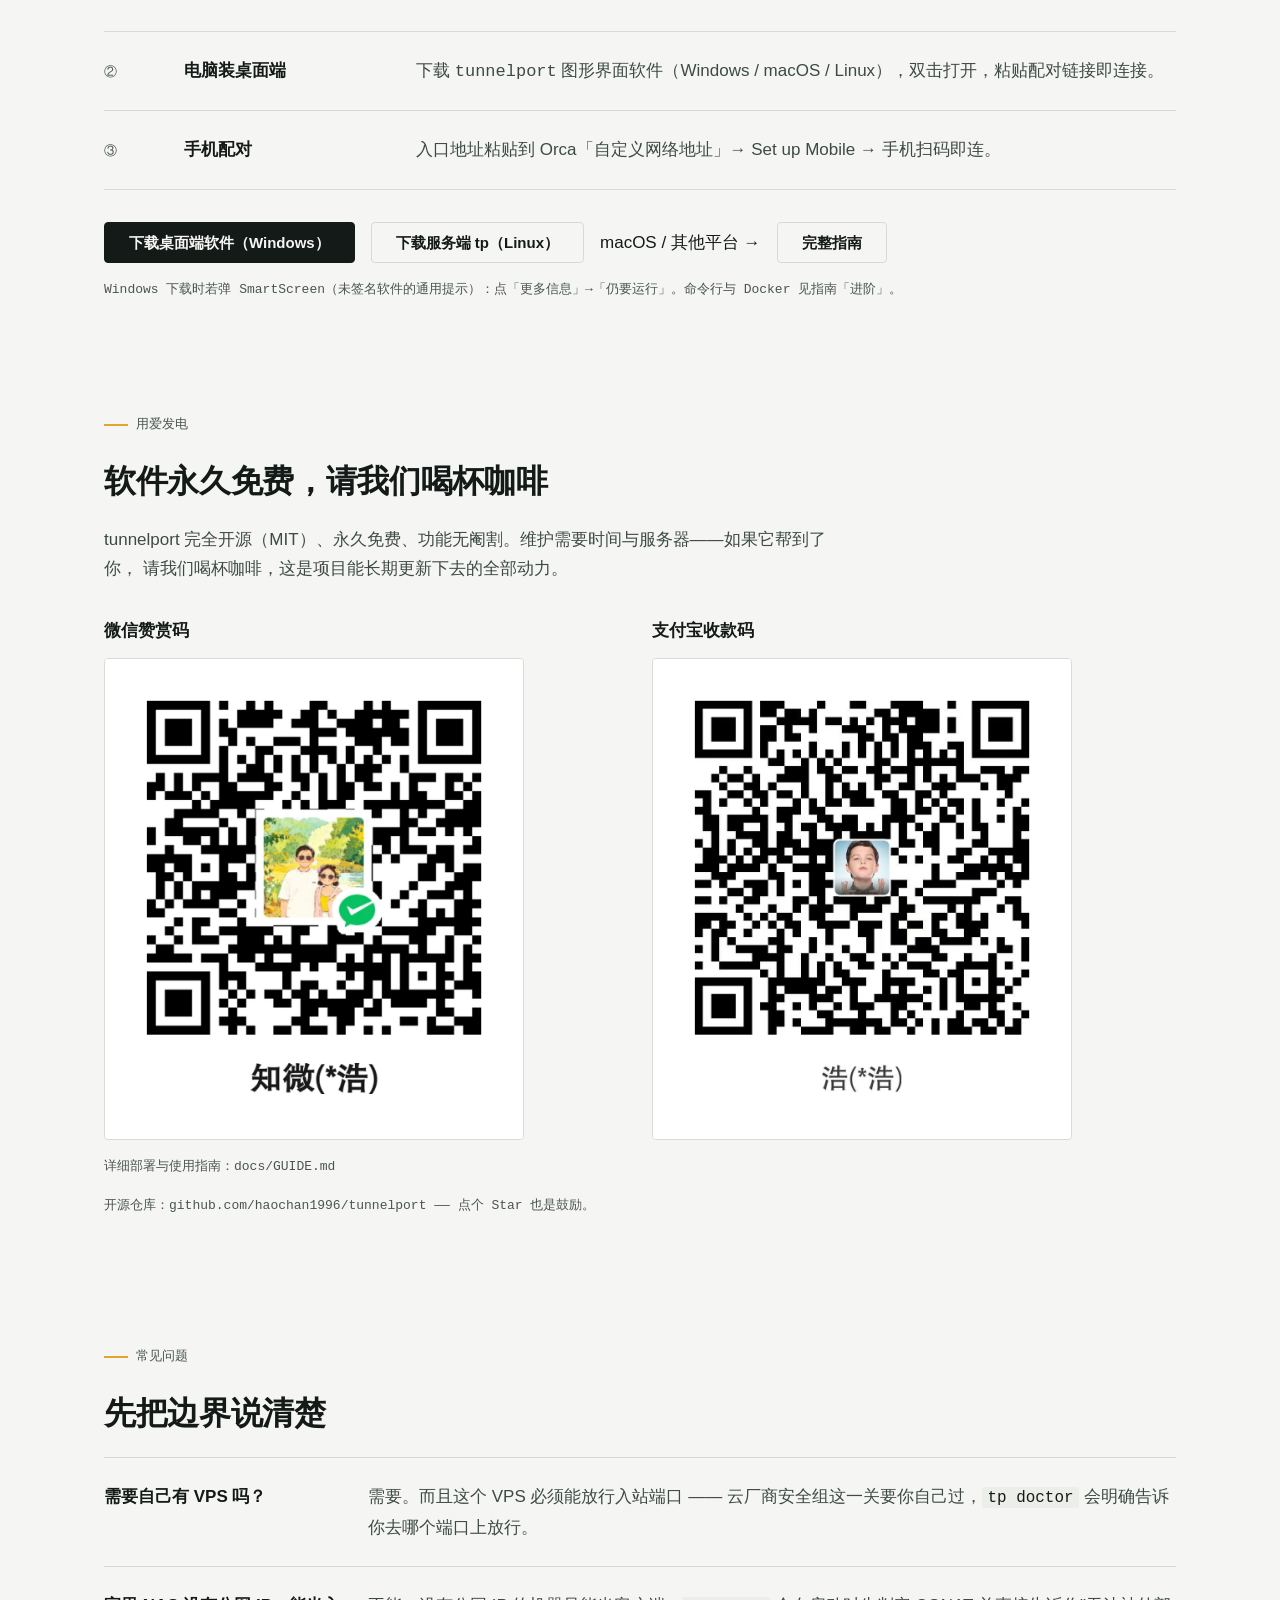
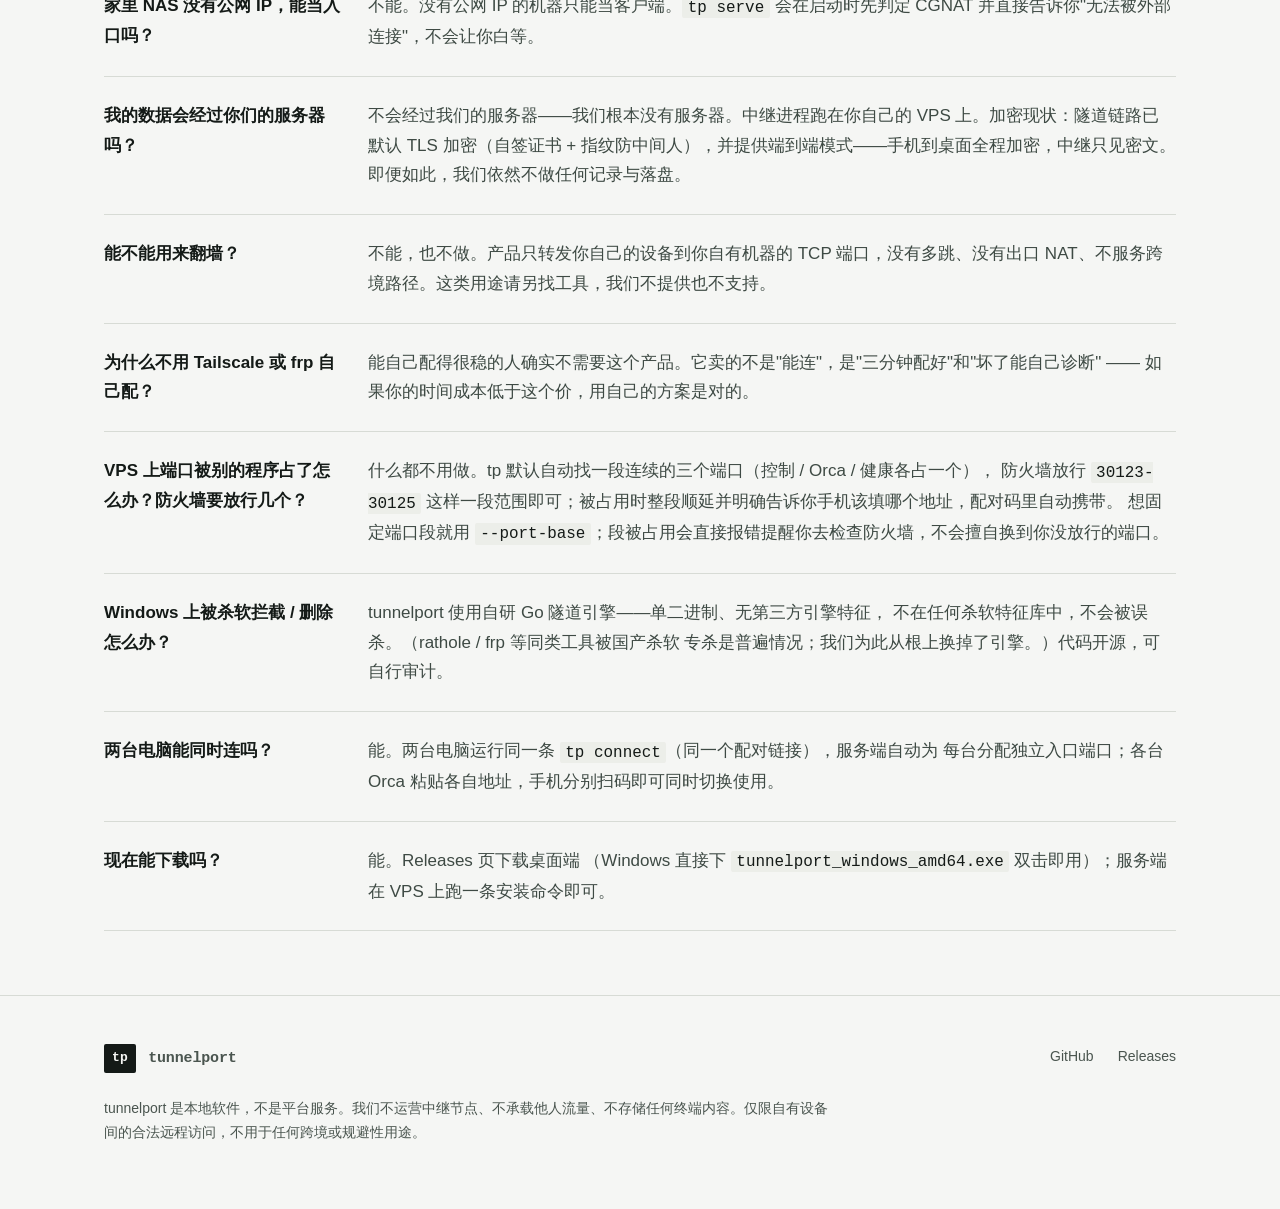
==== commit da6384fb: "release: v1.0.0 首个正式版 - 版本引用统一 v1.0.0（安装脚本默认版本 / UI 兜底值） - 「MVP 开发中」标签 → 「v1.0 正式版」；站点过期宣称同步修正 - 全门禁" ====
--- a/site/index.html
+++ b/site/index.html
@@ -29,7 +29,7 @@
         <div class="brand">
           <span class="brand__mark">tp</span>
           <span class="brand__name">tunnelport</span>
-          <span class="sticker">MVP 开发中</span>
+          <span class="sticker">v1.0 正式版</span>
         </div>
         <nav class="top__nav" aria-label="站内导航">
           <a href="#how">为什么</a>
@@ -198,7 +198,7 @@
           <p class="label">验证记录 · 2026-11-08</p>
           <h2 id="verify-h">测过的公开，没测过的不装</h2>
           <p class="intro">
-            MVP 还没发布，但我们把每一次验证的结果写在这里。下面全部是真实测试，不是承诺；测不了的如实列出。
+            我们把每一次验证的结果都写在这里。下面全部是真实测试，不是承诺；测不了的如实列出。
           </p>
 
           <p class="verify-h">已验证</p>
